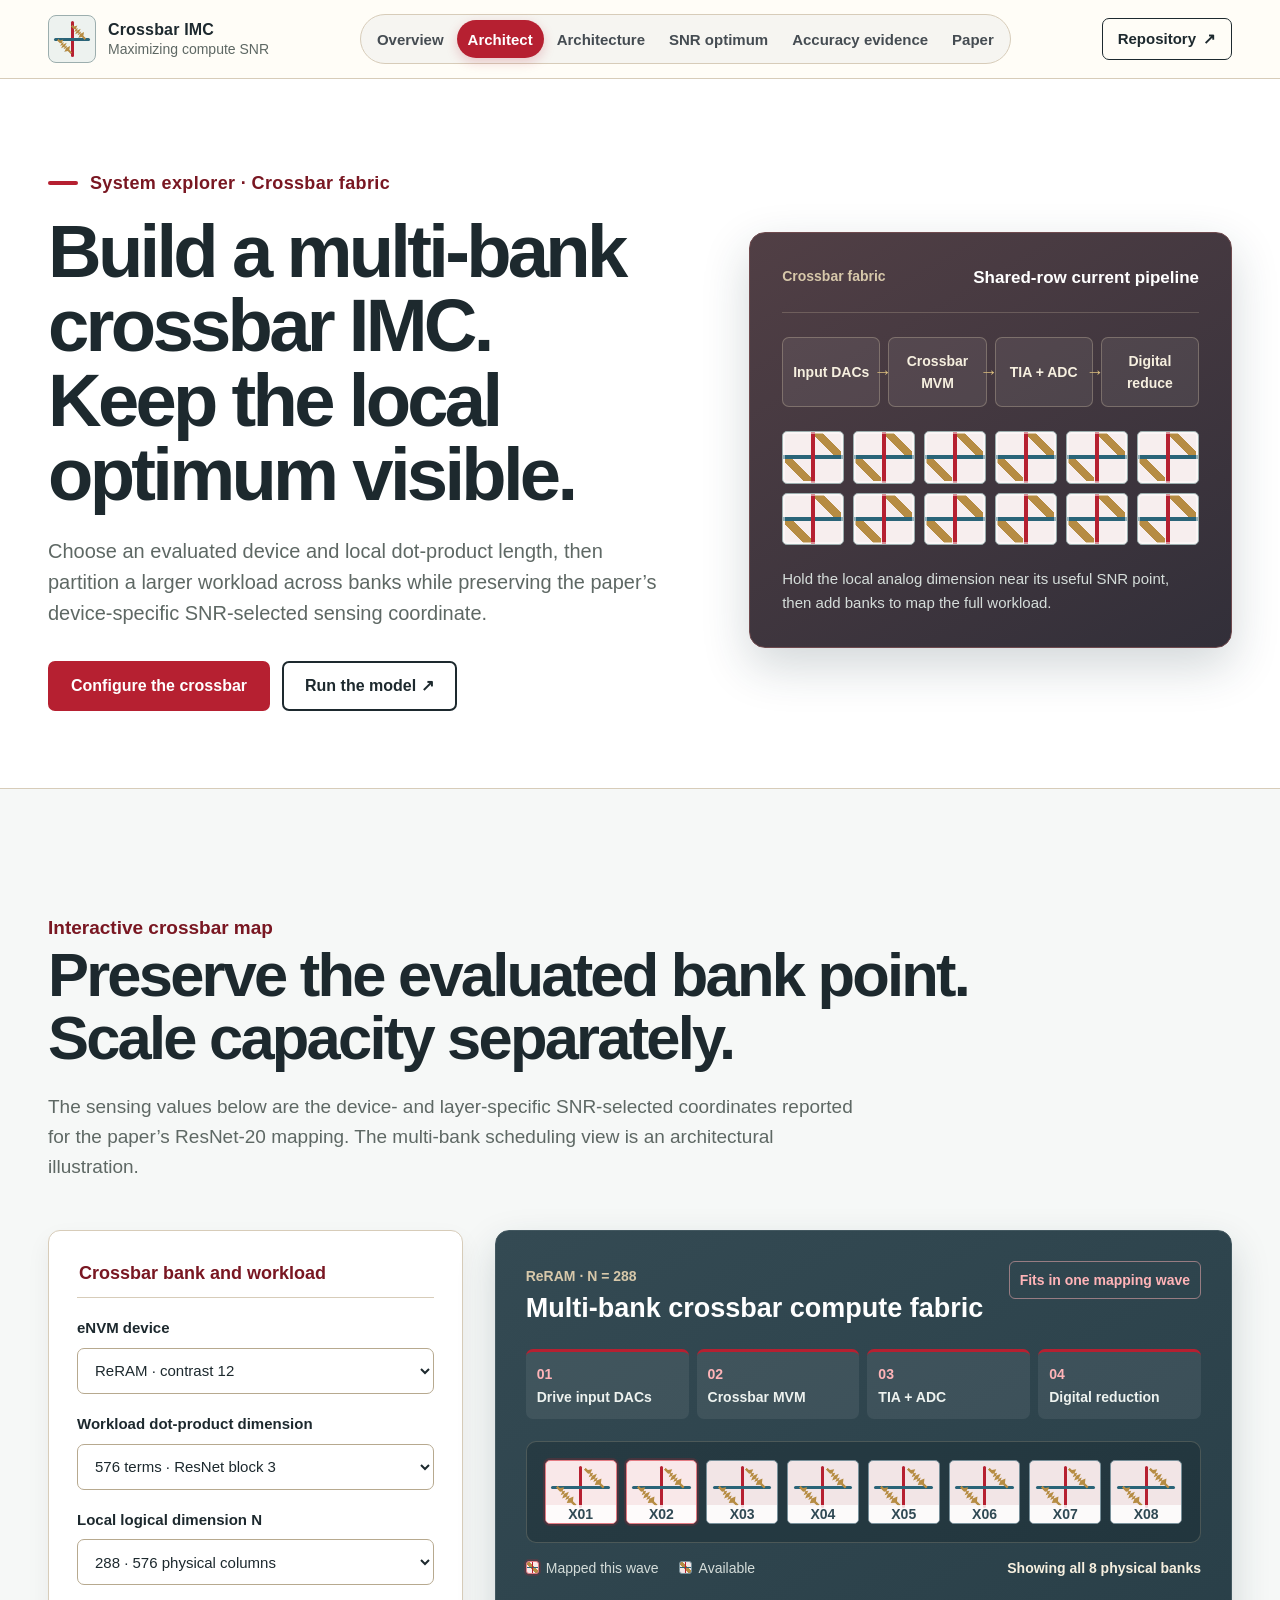
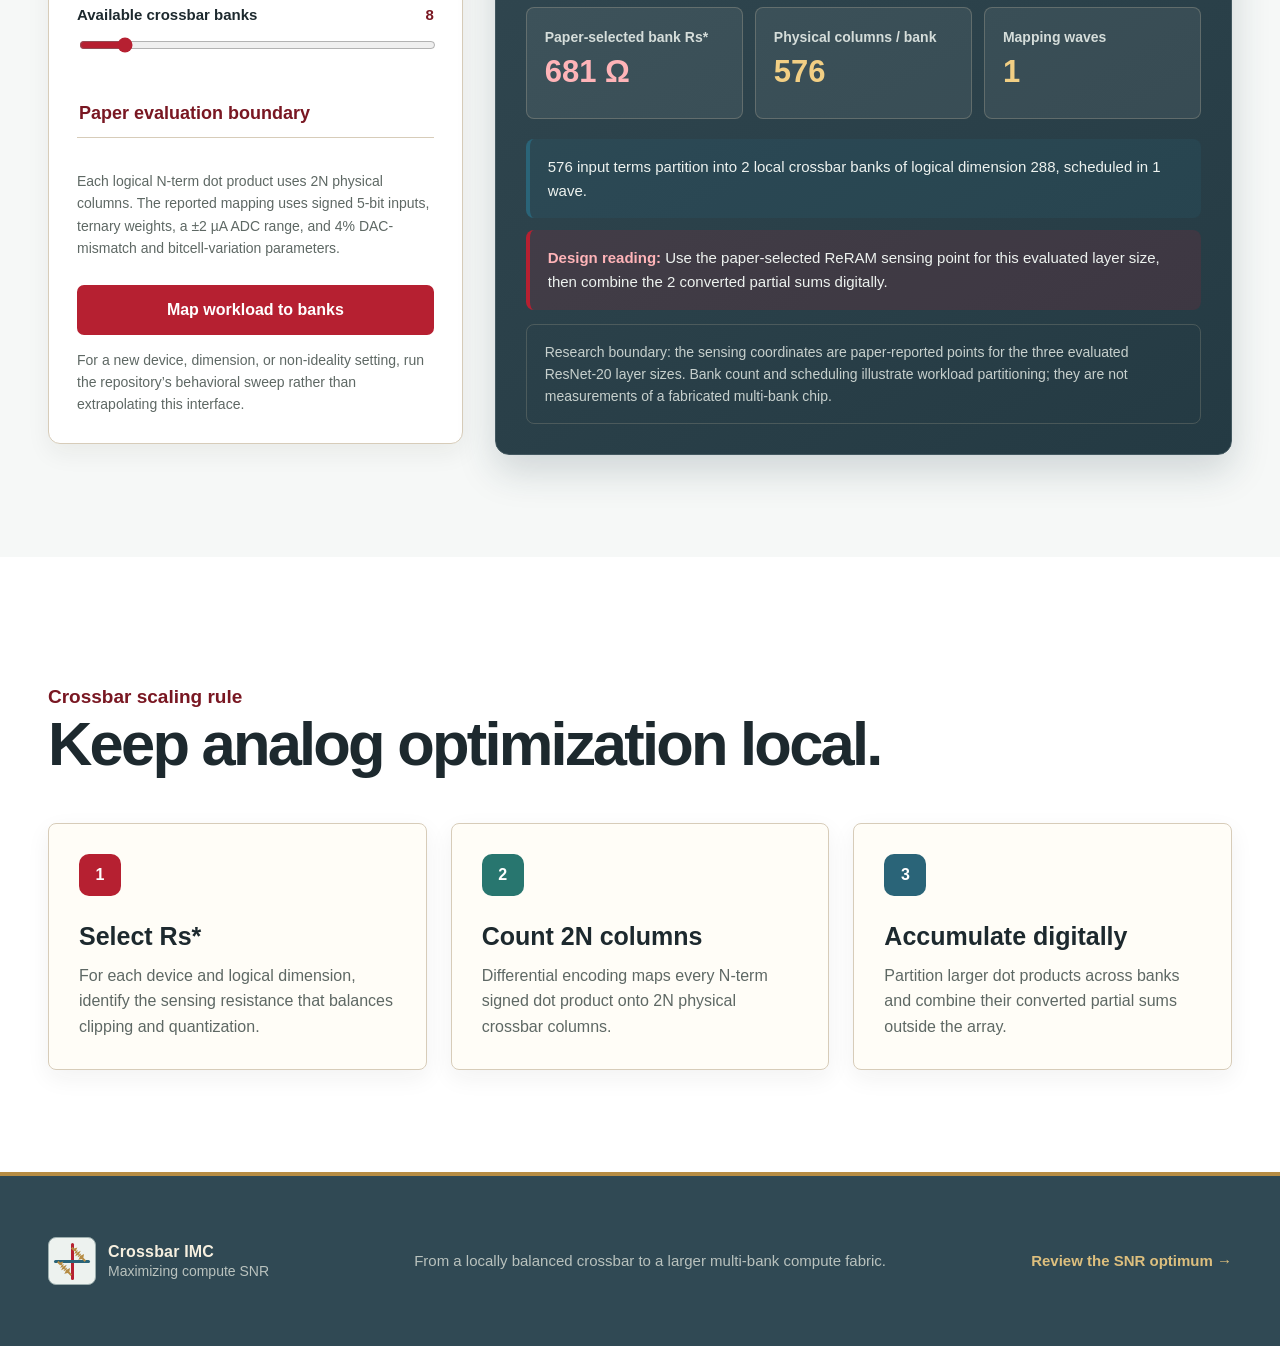
==== docs/architect.html @ 3ef4f8be "Publish crossbar IMC analysis and website" ====
<!doctype html>
<html lang="en">
  <head>
    <meta charset="utf-8" />
    <meta name="viewport" content="width=device-width, initial-scale=1" />
    <meta name="theme-color" content="#ffffff" />
    <meta name="description" content="Map a large dot product across resistive crossbar banks using the device-specific sensing coordinates reported in the ISCAS 2022 analysis." />
    <link rel="icon" href="assets/favicon.png" type="image/png" />
    <link rel="stylesheet" href="styles.css" />
    <script src="app.js" defer></script>
    <title>Multi-bank Architect · Crossbar IMC</title>
  </head>
  <body>
    <a class="skip-link" href="#main">Skip to content</a>
    <header class="site-header"><div class="container header-inner"><a class="brand" href="index.html"><span class="architecture-icon crossbar-icon brand-architecture-icon" aria-hidden="true"><i></i><i></i><i></i><b></b><b></b><b></b><em></em></span><span><strong>Crossbar IMC</strong><small>Maximizing compute SNR</small></span></a><button class="menu-toggle" type="button" aria-expanded="false" aria-controls="site-nav">Menu</button><nav id="site-nav" class="site-nav" aria-label="Crossbar study"><a href="index.html">Overview</a><a href="architect.html" aria-current="page">Architect</a><a href="architecture.html">Architecture</a><a href="optimum.html">SNR optimum</a><a href="evidence.html">Accuracy evidence</a><a href="paper.html">Paper</a><a class="nav-repository" href="https://github.com/calmyor/Crossbar-analysis">Repository <span aria-hidden="true">↗</span></a></nav><a class="header-repo" href="https://github.com/calmyor/Crossbar-analysis">Repository <span aria-hidden="true">↗</span></a></div></header>

    <main id="main">
      <section class="page-hero architect-hero crossbar-architect-hero">
        <div class="container page-hero-grid">
          <div><p class="eyebrow red">System explorer · Crossbar fabric</p><h1>Build a multi-bank crossbar IMC. <span class="accent-red">Keep the local optimum visible.</span></h1><p class="hero-summary">Choose an evaluated device and local dot-product length, then partition a larger workload across banks while preserving the paper’s device-specific SNR-selected sensing coordinate.</p><div class="hero-actions"><a class="button button-red" href="#crossbar-architect-lab">Configure the crossbar</a><a class="button button-secondary" href="https://github.com/calmyor/Crossbar-analysis#quick-start">Run the model ↗</a></div></div>
          <aside class="chip-preview crossbar-chip-preview" aria-label="A four-stage crossbar pipeline feeding a multi-bank eNVM compute fabric"><div class="chip-preview-head"><span>Crossbar fabric</span><strong>Shared-row current pipeline</strong></div><ol class="pipeline-strip" aria-label="Pipeline stages"><li>Input DACs</li><li>Crossbar MVM</li><li>TIA + ADC</li><li>Digital reduce</li></ol><div class="hero-bank-grid crossbar-hero-bank-grid" aria-hidden="true"><span></span><span></span><span></span><span></span><span></span><span></span><span></span><span></span><span></span><span></span><span></span><span></span></div><p>Hold the local analog dimension near its useful SNR point, then add banks to map the full workload.</p></aside>
        </div>
      </section>

      <section class="section section-tint" id="crossbar-architect-lab">
        <div class="container"><div class="section-heading"><p class="section-kicker red">Interactive crossbar map</p><h2>Preserve the evaluated bank point. Scale capacity separately.</h2><p>The sensing values below are the device- and layer-specific SNR-selected coordinates reported for the paper’s ResNet-20 mapping. The multi-bank scheduling view is an architectural illustration.</p></div>
          <div class="architect-lab">
            <form class="architect-controls crossbar-controls" id="crossbar-architect-form">
              <fieldset><legend>Crossbar bank and workload</legend><label class="control-field" for="xsim-device"><span>eNVM device</span><select id="xsim-device" name="device"><option value="reram" selected>ReRAM · contrast 12</option><option value="mram">MRAM · contrast 2</option><option value="fefet">FeFET · contrast 1,000</option></select></label><label class="control-field" for="xsim-workload"><span>Workload dot-product dimension</span><select id="xsim-workload" name="workload"><option value="144">144 terms</option><option value="288">288 terms</option><option value="576" selected>576 terms · ResNet block 3</option><option value="1024">1,024 terms · larger workload</option><option value="4096">4,096 terms · larger workload</option></select></label><label class="control-field" for="xsim-bank-n"><span>Local logical dimension N</span><select id="xsim-bank-n" name="bankN"><option value="144">144 · 288 physical columns</option><option value="288" selected>288 · 576 physical columns</option><option value="576">576 · 1,152 physical columns</option></select></label><label class="control-field range-field" for="xsim-banks"><span>Available crossbar banks <output id="xsim-banks-value" for="xsim-banks">8</output></span><input id="xsim-banks" name="banks" type="range" min="1" max="64" step="1" value="8" /></label></fieldset>

              <fieldset><legend>Paper evaluation boundary</legend><p class="control-note">Each logical N-term dot product uses 2N physical columns. The reported mapping uses signed 5-bit inputs, ternary weights, a ±2 µA ADC range, and 4% DAC-mismatch and bitcell-variation parameters.</p></fieldset>

              <button class="button button-red" type="submit">Map workload to banks</button><p class="control-note">For a new device, dimension, or non-ideality setting, run the repository’s behavioral sweep rather than extrapolating this interface.</p>
            </form>

            <div class="sim-chip crossbar-sim-chip" aria-live="polite"><div class="sim-chip-head"><div><span id="xsim-chip-kicker">ReRAM · N = 288</span><h3>Multi-bank crossbar compute fabric</h3></div><strong id="xsim-status">Fits in one mapping wave</strong></div><ol class="sim-pipeline" aria-label="Active crossbar pipeline"><li><span>01</span>Drive input DACs</li><li><span>02</span>Crossbar MVM</li><li><span>03</span>TIA + ADC</li><li><span>04</span>Digital reduction</li></ol><div class="sim-bank-grid" id="xsim-bank-grid" aria-label="Representative physical crossbar bank map"></div><div class="sim-bank-legend"><span><i class="active crossbar-legend"></i>Mapped this wave</span><span><i class="crossbar-legend"></i>Available</span><strong id="xsim-bank-caption">Showing all 8 physical banks</strong></div><div class="sim-results"><div><span>Paper-selected bank Rs*</span><strong id="xsim-rs">681 Ω</strong></div><div><span>Physical columns / bank</span><strong id="xsim-columns">576</strong></div><div><span>Mapping waves</span><strong id="xsim-waves">1</strong></div></div><p class="sim-mapping" id="xsim-mapping">576 input terms partition into 2 local crossbar banks of logical dimension 288, scheduled in one wave.</p><p class="sim-advice" id="xsim-advice"><strong>Design reading:</strong> Use the paper-selected sensing point, then combine converted partial sums digitally.</p><p class="sim-boundary">Research boundary: the sensing coordinates are paper-reported points for the three evaluated ResNet-20 layer sizes. Bank count and scheduling illustrate workload partitioning; they are not measurements of a fabricated multi-bank chip.</p></div>
          </div>
        </div>
      </section>

      <section class="section"><div class="container"><div class="section-heading"><p class="section-kicker red">Crossbar scaling rule</p><h2>Keep analog optimization local.</h2></div><div class="principle-grid"><article class="principle-card"><span>1</span><h3>Select Rs*</h3><p>For each device and logical dimension, identify the sensing resistance that balances clipping and quantization.</p></article><article class="principle-card"><span>2</span><h3>Count 2N columns</h3><p>Differential encoding maps every N-term signed dot product onto 2N physical crossbar columns.</p></article><article class="principle-card"><span>3</span><h3>Accumulate digitally</h3><p>Partition larger dot products across banks and combine their converted partial sums outside the array.</p></article></div></div></section>
    </main>

    <footer class="site-footer"><div class="container footer-inner"><a class="brand" href="index.html"><span class="architecture-icon crossbar-icon brand-architecture-icon" aria-hidden="true"><i></i><i></i><i></i><b></b><b></b><b></b><em></em></span><span><strong>Crossbar IMC</strong><small>Maximizing compute SNR</small></span></a><p>From a locally balanced crossbar to a larger multi-bank compute fabric.</p><a class="footer-link" href="optimum.html">Review the SNR optimum →</a></div></footer>
  </body>
</html>
---- docs/styles.css ----
:root {
  --red: #b62031;
  --red-light: #f9e8e9;
  --red-dark: #791722;
  --green: #28766f;
  --green-light: #e8f3ee;
  --green-dark: #174f4d;
  --blue: #2a6478;
  --blue-light: #e8f1f3;
  --blue-dark: #163f50;
  --ink: #1d292e;
  --muted: #5e6864;
  --line: #d7ccb9;
  --line-dark: #b7a98f;
  --surface: #f3ecdc;
  --white: #fffdf7;
  --gold: #b68c43;
  --stone: #607984;
  --stone-dark: #304954;
  --shadow: 0 14px 32px rgba(41, 32, 20, .09);
  --sans: Arial, Helvetica, sans-serif;
  --container: 1360px;
}

* { box-sizing: border-box; }
html { scroll-behavior: smooth; }
body { margin: 0; background-color: var(--white); background-image: radial-gradient(circle at 14% 8%, rgba(182, 140, 67, .08), transparent 27%), linear-gradient(rgba(74, 57, 30, .025) 1px, transparent 1px), linear-gradient(90deg, rgba(74, 57, 30, .025) 1px, transparent 1px); background-size: auto, 44px 44px, 44px 44px; color: var(--ink); font-family: var(--sans); font-size: 18px; line-height: 1.58; }
body.menu-open { overflow: hidden; }
body.menu-open::before { content: ""; position: fixed; z-index: 40; inset: 78px 0 0; background: rgba(32, 36, 40, .22); backdrop-filter: blur(2px); }
a { color: inherit; text-decoration: none; }
button { color: inherit; font: inherit; }
img { display: block; max-width: 100%; }
figure { margin: 0; }
p { margin-top: 0; }

.skip-link { position: fixed; z-index: 100; top: 12px; left: 12px; padding: 12px 18px; transform: translateY(-170%); background: var(--red); color: #fff; font-size: 16px; font-weight: 700; }
.skip-link:focus { transform: none; }
.container { width: min(var(--container), calc(100% - 96px)); margin-inline: auto; }

.site-header { position: sticky; z-index: 50; top: 0; border-bottom: 1px solid var(--line); background: rgba(255, 253, 247, .94); backdrop-filter: blur(14px); }
.header-inner { min-height: 78px; display: flex; align-items: center; gap: 22px; }
.brand { display: flex; align-items: center; gap: 12px; flex-shrink: 0; }
.imc-mark { position: relative; width: 46px; height: 42px; flex-shrink: 0; overflow: visible; border: 1px solid #0b151a; border-radius: 5px; background: linear-gradient(135deg, #3d4b50 0 16%, var(--stone) 16% 72%, var(--stone-dark) 72%); box-shadow: inset 0 0 0 2px rgba(255,255,255,.07), 5px 5px 0 rgba(17,28,33,.17); transform: rotate(-2deg); }
.imc-mark::before { content: ""; position: absolute; z-index: 1; inset: 5px; border: 1px solid rgba(210, 183, 122, .48); border-radius: 2px; background: linear-gradient(90deg, transparent 45%, rgba(210,183,122,.32) 45% 52%, transparent 52%), linear-gradient(0deg, transparent 26%, rgba(210,183,122,.3) 26% 32%, transparent 32% 67%, rgba(210,183,122,.3) 67% 73%, transparent 73%); box-shadow: none; }
.imc-mark::after { content: ""; position: absolute; z-index: 3; top: 5px; right: 5px; width: 7px; height: 7px; transform: rotate(45deg); border: 1px solid #f5c0bd; border-radius: 1px; background: var(--red); }
.imc-mark i { position: absolute; z-index: 2; left: 11px; width: 18px; height: 2px; border-radius: 2px; background: rgba(226, 202, 149, .72); }
.imc-mark i:nth-child(1) { top: 11px; transform: rotate(8deg); }
.imc-mark i:nth-child(2) { top: 20px; width: 14px; transform: rotate(-6deg); }
.imc-mark i:nth-child(3) { top: 29px; width: 21px; transform: rotate(5deg); }
.brand > span:last-child { display: flex; flex-direction: column; }
.brand strong { font-size: 16px; line-height: 1.25; letter-spacing: .01em; }
.brand small { color: var(--muted); font-size: 14px; line-height: 1.3; }
.site-nav { margin: 0 auto; padding: 5px; display: flex; align-items: center; gap: 2px; border: 1px solid var(--line); border-radius: 999px; background: rgba(243, 236, 220, .82); }
.site-nav a { min-height: 38px; padding: 8px 11px; display: inline-flex; align-items: center; gap: 7px; border-radius: 999px; color: #454c52; font-size: 15px; font-weight: 700; line-height: 1; transition: background .18s ease, color .18s ease, box-shadow .18s ease; }
.site-nav a[href="index.html"]::before, .site-nav a[href="architect.html"]::before, .site-nav a[href="crossbar.html"]::before, .site-nav a[href="parallelbar.html"]::before, .site-nav a[href="findings.html"]::before, .site-nav a[href="code.html"]::before, .site-nav a[href="papers.html"]::before { content: ""; width: 19px; height: 19px; flex-shrink: 0; border: 1px solid var(--line-dark); border-radius: 4px; background-color: #fff; }
.site-nav a[href="index.html"]::before { border-color: var(--stone-dark); background-color: var(--stone); background-image: linear-gradient(rgba(225,199,142,.75), rgba(225,199,142,.75)), linear-gradient(rgba(225,199,142,.6), rgba(225,199,142,.6)), linear-gradient(var(--red), var(--red)); background-size: 9px 2px, 6px 2px, 4px 4px; background-position: 3px 5px, 7px 10px, 11px 2px; background-repeat: no-repeat; }
.site-nav a[href="architect.html"]::before { border-color: var(--green-dark); background-color: var(--green-light); background-image: linear-gradient(var(--green), var(--green)), linear-gradient(var(--blue), var(--blue)), linear-gradient(var(--blue), var(--blue)), linear-gradient(var(--blue), var(--blue)), linear-gradient(var(--blue), var(--blue)); background-size: 13px 2px, 5px 5px, 5px 5px, 5px 5px, 5px 5px; background-position: center, 3px 3px, 11px 3px, 3px 11px, 11px 11px; background-repeat: no-repeat; }
.site-nav a[href="crossbar.html"]::before { background-image: linear-gradient(90deg, transparent 44%, var(--red) 44% 56%, transparent 56%), linear-gradient(0deg, transparent 44%, var(--blue) 44% 56%, transparent 56%), linear-gradient(-45deg, transparent 38%, var(--gold) 38% 62%, transparent 62%), linear-gradient(-45deg, transparent 38%, var(--gold) 38% 62%, transparent 62%); background-size: 100% 100%, 100% 100%, 48% 48%, 48% 48%; background-position: center, center, 86% 14%, 14% 86%; background-repeat: no-repeat; }
.site-nav a[href="parallelbar.html"]::before { background-image: linear-gradient(90deg, transparent 20%, var(--blue) 20% 33%, transparent 33% 67%, var(--blue) 67% 80%, transparent 80%), linear-gradient(0deg, transparent 26%, var(--gold) 26% 39%, transparent 39% 61%, var(--gold) 61% 74%, transparent 74%); }
.site-nav a[href="findings.html"]::before { border-color: var(--red-dark); background-color: var(--red); background-image: linear-gradient(rgba(255,225,207,.68), rgba(255,225,207,.68)), linear-gradient(rgba(255,225,207,.58), rgba(255,225,207,.58)); background-size: 9px 2px, 6px 2px; background-position: center 5px, center 10px; background-repeat: no-repeat; }
.site-nav a[href="code.html"]::before { border-color: var(--stone-dark); background-color: var(--stone); background-image: linear-gradient(90deg, transparent 16%, #d8bd83 16% 28%, transparent 28% 44%, #d8bd83 44% 56%, transparent 56% 72%, #d8bd83 72% 84%, transparent 84%); }
.site-nav a[href="papers.html"]::before { background-image: linear-gradient(var(--gold), var(--gold)), linear-gradient(var(--stone), var(--stone)), linear-gradient(var(--stone), var(--stone)); background-size: 3px 11px, 7px 2px, 7px 2px; background-position: 3px center, 8px 5px, 8px 10px; background-repeat: no-repeat; }
.site-nav a:hover, .site-nav a:focus-visible { background: #fff; color: var(--blue-dark); }
.site-nav a[aria-current="page"] { background: var(--red); color: #fff; box-shadow: 0 4px 12px rgba(182, 32, 49, .22); }
.site-nav .nav-repository { display: none; }
.header-repo { min-height: 42px; padding: 0 15px; display: inline-flex; align-items: center; gap: 7px; border: 1px solid var(--ink); border-radius: 7px; font-size: 15px; font-weight: 700; white-space: nowrap; }
.header-repo:hover, .header-repo:focus-visible { background: var(--ink); color: #fff; }
.menu-toggle { position: relative; min-height: 42px; margin-left: auto; padding: 9px 13px; display: none; align-items: center; gap: 10px; border: 1px solid var(--line-dark); border-radius: 999px; background: #fff; font-size: 15px; font-weight: 700; }
.menu-toggle::before { content: ""; width: 17px; height: 2px; border-radius: 2px; background: currentColor; box-shadow: 0 -5px currentColor, 0 5px currentColor; transition: transform .18s ease, box-shadow .18s ease; }
.menu-toggle[aria-expanded="true"]::before { transform: rotate(45deg); box-shadow: none; }
.menu-toggle[aria-expanded="true"]::after { content: ""; position: absolute; left: 13px; width: 17px; height: 2px; transform: rotate(-45deg); border-radius: 2px; background: currentColor; }

.eyebrow { margin: 0 0 18px; display: flex; align-items: center; gap: 12px; color: var(--blue-dark); font-size: 18px; font-weight: 700; letter-spacing: .02em; }
.eyebrow::before { content: ""; width: 30px; height: 4px; border-radius: 4px; background: var(--blue); }
.eyebrow.red { color: var(--red-dark); }
.eyebrow.red::before { background: var(--red); }
.eyebrow.green { color: var(--green-dark); }
.eyebrow.green::before { background: var(--green); }
.hero, .page-hero, .section { position: relative; isolation: isolate; overflow: hidden; }
.hero > .container, .page-hero > .container, .section > .container { position: relative; z-index: 1; }
.hero { padding: clamp(72px, 8vw, 118px) 0; }
.hero-grid { min-height: 580px; display: grid; grid-template-columns: minmax(0, .92fr) minmax(500px, 1.08fr); gap: clamp(52px, 7vw, 104px); align-items: center; }
.hero h1, .page-hero h1, .section-heading h2, .content-copy h2 { font-family: var(--sans); font-weight: 700; }
.hero h1 { max-width: 830px; margin: 0 0 26px; font-size: clamp(58px, 6vw, 92px); line-height: .98; letter-spacing: -.045em; }
.hero h1 .accent-red { color: var(--red); }
.hero h1 .accent-green { color: var(--green); }
.hero h1 .accent-blue { color: var(--blue); }
.hero-summary { max-width: 760px; margin-bottom: 0; color: var(--muted); font-size: 20px; line-height: 1.55; }
.hero-authors { margin: 22px 0 0; font-size: 16px; font-weight: 700; }
.hero-actions { margin-top: 32px; display: flex; flex-wrap: wrap; gap: 12px; }
.button { min-height: 50px; padding: 0 21px; display: inline-flex; align-items: center; justify-content: center; gap: 8px; border: 2px solid var(--blue); border-radius: 7px; font-size: 16px; font-weight: 700; transition: transform .18s ease, background .18s ease, color .18s ease, box-shadow .18s ease; }
.button:hover, .button:focus-visible { transform: translateY(-2px); box-shadow: 0 8px 18px rgba(32, 36, 40, .12); }
.button-primary { background: var(--blue); color: #fff; }
.button-primary:hover, .button-primary:focus-visible { background: var(--blue-dark); border-color: var(--blue-dark); }
.button-secondary { border-color: var(--ink); background: #fff; }
.button-secondary:hover, .button-secondary:focus-visible { background: var(--ink); color: #fff; }
.button-red { border-color: var(--red); background: var(--red); color: #fff; }
.button-red:hover, .button-red:focus-visible { border-color: var(--red-dark); background: var(--red-dark); }
.button-green { border-color: var(--green); background: var(--green); color: #fff; }
.button-green:hover, .button-green:focus-visible { border-color: var(--green-dark); background: var(--green-dark); }
.text-link { display: inline-flex; align-items: center; gap: 7px; color: var(--blue-dark); font-size: 16px; font-weight: 700; }
.text-link:hover, .text-link:focus-visible { text-decoration: underline; text-underline-offset: 4px; }

.system-visual { min-height: 540px; padding: 28px; border: 1px solid var(--line); border-radius: 18px; background: var(--surface); box-shadow: var(--shadow); }
.signal-atlas { border-color: #526b75; background: linear-gradient(150deg, #3f5964, #29424d); color: #fff; box-shadow: 0 18px 48px rgba(30, 55, 65, .2); }
.signal-atlas .visual-head { border-bottom-color: rgba(225, 203, 157, .24); color: #d7c8a9; }
.signal-map { position: relative; min-height: 520px; margin: 12px 0 8px; overflow: hidden; background-image: radial-gradient(circle at center, rgba(182,140,67,.2) 0 2px, transparent 3px), linear-gradient(45deg, transparent 49.7%, rgba(205,174,111,.2) 49.8% 50.2%, transparent 50.3%), linear-gradient(-45deg, transparent 49.7%, rgba(205,174,111,.2) 49.8% 50.2%, transparent 50.3%); background-size: 24px 24px, 100% 100%, 100% 100%; }
.signal-map::before, .signal-map::after { content: ""; position: absolute; z-index: 0; top: 50%; left: 50%; background: rgba(205, 174, 111, .25); transform: translate(-50%, -50%); }
.signal-map::before { width: calc(100% - 96px); height: 1px; }
.signal-map::after { width: 1px; height: calc(100% - 76px); }
.stone-field { position: absolute; z-index: 1; inset: 0; pointer-events: none; }
.knowledge-stone { position: absolute; width: 130px; height: 130px; opacity: .98; transform: rotate(-2deg); filter: drop-shadow(9px 11px 4px rgba(10,29,37,.28)); }
.knowledge-stone:nth-child(even) { transform: rotate(2deg); }
.knowledge-stone::before { content: ""; position: absolute; z-index: 1; top: 0; left: 0; width: 130px; height: 26px; clip-path: polygon(26px 0, 100% 0, 104px 100%, 0 100%); border: 2px solid #b8c7c9; background: linear-gradient(135deg, #aebdc0, #8ea2a8); }
.knowledge-stone::after { content: ""; position: absolute; z-index: 1; top: 0; left: 104px; width: 26px; height: 130px; clip-path: polygon(100% 0, 100% 104px, 0 100%, 0 26px); border: 2px solid #38535e; background: linear-gradient(160deg, #58727c, #3d5863); }
.knowledge-face { position: absolute; z-index: 2; top: 26px; left: 0; width: 104px; height: 104px; padding: 16px 10px 14px; display: grid; align-content: center; overflow: hidden; border: 3px solid #9db0b7; border-radius: 2px; background: linear-gradient(145deg, #8ba0a8 0 9%, #6f8791 9% 82%, #5d7680 82%); color: #f2f5f1; text-align: center; text-shadow: 0 1px 0 #35505b; box-shadow: inset 0 0 0 2px rgba(236,243,239,.14); }
.knowledge-face::before { content: ""; position: absolute; inset: 8px; border: 1px solid rgba(230,239,236,.18); pointer-events: none; }
.knowledge-face strong, .knowledge-face small { position: relative; z-index: 1; max-width: 100%; overflow-wrap: anywhere; }
.knowledge-face strong { font-size: 14px; line-height: 1.08; }
.knowledge-face small { margin-top: 5px; color: #dce5e1; font-size: 14px; font-weight: 700; line-height: 1.12; letter-spacing: 0; }
.ks-1 { top: 18px; left: 8px; }
.ks-2 { top: 18px; right: 8px; }
.ks-3 { bottom: 10px; left: 8px; }
.ks-4 { right: 8px; bottom: 10px; }
.guide-stone { position: absolute; z-index: 2; width: 128px; display: grid; justify-items: center; color: #f7efdf; text-align: center; }
.guide-stone strong { margin-top: 10px; font-size: 15px; line-height: 1.1; }
.guide-stone small { margin-top: 5px; color: #d7c8aa; font-size: 14px; line-height: 1.2; }
.stone-north { top: 14px; left: 50%; transform: translateX(-50%); }
.stone-east { top: 50%; right: 0; transform: translateY(-50%); }
.stone-south { bottom: 12px; left: 50%; transform: translateX(-50%); }
.stone-west { top: 50%; left: 0; transform: translateY(-50%); }
.stone-cube { position: relative; width: 82px; height: 82px; display: block; transform: rotate(-1deg); filter: drop-shadow(7px 9px 3px rgba(5,10,12,.34)); }
.guide-stone:nth-child(even) .stone-cube { transform: rotate(2deg); }
.stone-cube::before { content: ""; position: absolute; z-index: 1; top: 0; left: 0; width: 82px; height: 18px; clip-path: polygon(18px 0, 100% 0, 64px 100%, 0 100%); border: 2px solid #e16b71; background: linear-gradient(135deg, #dc5962, #bd303c); }
.stone-cube::after { content: ""; position: absolute; z-index: 1; top: 0; left: 64px; width: 18px; height: 82px; clip-path: polygon(100% 0, 100% 64px, 0 100%, 0 18px); border: 2px solid #62131d; background: linear-gradient(160deg, #8f1e29, #65131c); }
.stone-front { position: absolute; z-index: 2; top: 18px; left: 0; width: 64px; height: 64px; display: block; overflow: hidden; border: 2px solid #721722; border-radius: 2px; background: linear-gradient(145deg, #d04b55 0 9%, var(--red) 9% 82%, #941b28 82%); box-shadow: inset 0 0 0 3px rgba(255,255,255,.08); }
.stone-front::before { content: ""; position: absolute; inset: 8px; border: 1px solid rgba(255,222,204,.36); }
.stone-cube[class*="glyph-"] .stone-front i { display: none; }
.stone-cube[class*="glyph-"] .stone-front::after { content: ""; position: absolute; z-index: 2; }
.glyph-device .stone-front::after { top: 23px; left: 11px; width: 36px; height: 15px; background: #f7d5bd; clip-path: polygon(0 45%, 15% 45%, 24% 5%, 37% 90%, 49% 5%, 61% 90%, 73% 5%, 83% 45%, 100% 45%, 100% 62%, 82% 62%, 73% 100%, 61% 20%, 49% 100%, 37% 20%, 25% 62%, 0 62%); filter: drop-shadow(0 1px 0 #64121b); }
.glyph-array .stone-front::after { inset: 16px; border: 2px solid #f7d5bd; background-image: linear-gradient(90deg, transparent 44%, #f7d5bd 44% 56%, transparent 56%), linear-gradient(0deg, transparent 44%, #f7d5bd 44% 56%, transparent 56%); }
.glyph-sensing .stone-front::after { top: 18px; left: 13px; width: 30px; height: 21px; border: 2px solid #f7d5bd; border-radius: 50%; background: radial-gradient(circle, #f7d5bd 0 3px, transparent 4px); box-shadow: 0 8px 0 -5px #f7d5bd; }
.glyph-conversion .stone-front i { position: absolute; z-index: 2; bottom: 14px; width: 7px; display: block !important; transform: none !important; border-radius: 1px 1px 0 0; background: #f7d5bd; }
.glyph-conversion .stone-front i:nth-child(1) { left: 13px; height: 10px; }
.glyph-conversion .stone-front i:nth-child(2) { left: 25px; height: 19px; }
.glyph-conversion .stone-front i:nth-child(3) { left: 37px; height: 29px; }
.map-coordinate { position: absolute; z-index: 3; top: 50%; left: 50%; width: 250px; min-height: 204px; padding: 16px 20px; display: grid; place-content: center; justify-items: center; transform: translate(-50%, -50%) rotate(-2deg); border: 1px solid #d6b66f; outline: 5px double rgba(214,182,111,.26); background: #f3e7cc; color: var(--ink); text-align: center; box-shadow: 0 14px 30px rgba(0,0,0,.24); }
.map-coordinate span { color: var(--red-dark); font-family: var(--sans); font-size: 14px; font-weight: 700; letter-spacing: .06em; }
.map-coordinate strong { margin: 4px 0; color: var(--red); font-size: 28px; line-height: 1; }
.map-coordinate small { max-width: 150px; color: var(--muted); font-family: var(--sans); font-size: 14px; line-height: 1.3; }
.coordinate-fabrics { margin-bottom: 9px; display: flex; align-items: center; gap: 9px; }
.coordinate-fabrics .coordinate-link { color: var(--gold); font-size: 16px; letter-spacing: 0; }
.architecture-icon.atlas-icon { width: 66px; height: 66px; margin: 0; border-radius: 8px; box-shadow: none; }
.signal-atlas .visual-caption { border: 1px solid rgba(205,174,111,.2); background: rgba(255,255,255,.06); color: #cfc3aa; }
.signal-atlas .visual-caption strong { color: #fff; }
.visual-head { display: flex; align-items: center; justify-content: space-between; gap: 20px; padding-bottom: 20px; border-bottom: 1px solid var(--line); color: var(--muted); font-size: 14px; font-weight: 700; }
.architecture-symbol { min-height: 335px; padding: 45px 22px 28px; display: grid; grid-template-columns: 1fr 70px 1fr; align-items: center; gap: 16px; }
.symbol-block { min-height: 245px; padding: 22px; display: flex; flex-direction: column; justify-content: space-between; border: 1px solid var(--line-dark); border-radius: 16px; background: #fff; }
.symbol-block strong { font-size: 24px; }
.symbol-block small { color: var(--muted); font-size: 14px; }
.architecture-icon { position: relative; width: 140px; height: 140px; margin: 24px auto 4px; display: block; overflow: hidden; border: 1px solid var(--line-dark); border-radius: 24px; background: #fff; box-shadow: 0 9px 24px rgba(32,36,40,.07); }
.architecture-icon i, .architecture-icon b { position: absolute; display: block; border-radius: 4px; }

/* Canonical fabric marks: perpendicular rails with two diagonal resistors, or a two-rung parallel ladder. */
.architecture-icon.crossbar-icon, .architecture-icon.parallelbar-icon { border-color: #9caeae; border-radius: 18px; background: #edf2ef; }
.architecture-icon.crossbar-icon i, .architecture-icon.crossbar-icon b, .architecture-icon.parallelbar-icon i, .architecture-icon.parallelbar-icon b { display: none; box-shadow: none; }
.architecture-icon.crossbar-icon i:first-child { top: 10%; bottom: 10%; left: calc(50% - 3px); width: 6px; display: block; background: var(--red); }
.architecture-icon.crossbar-icon b:first-of-type { top: calc(50% - 3px); right: 10%; left: 10%; height: 6px; display: block; background: var(--blue); }
.architecture-icon.crossbar-icon em { position: absolute; z-index: 3; inset: 0; width: auto; height: auto; transform: none; border: 0; border-radius: 0; background: none; box-shadow: none; clip-path: none; filter: none; }
.architecture-icon.crossbar-icon em::before, .architecture-icon.crossbar-icon em::after, .architecture-icon.parallelbar-icon em::before, .architecture-icon.parallelbar-icon em::after { content: ""; position: absolute; height: 18%; background: var(--gold); clip-path: polygon(0 42%, 12% 42%, 21% 4%, 33% 88%, 45% 4%, 57% 88%, 69% 4%, 80% 42%, 100% 42%, 100% 66%, 79% 66%, 69% 100%, 57% 24%, 45% 100%, 33% 24%, 22% 66%, 0 66%); filter: drop-shadow(0 2px 0 var(--ink)) drop-shadow(0 -1px 0 rgba(29,41,46,.45)); }
.architecture-icon.crossbar-icon em::before { top: 26%; left: 43.8%; width: 42.4%; transform: rotate(45deg); transform-origin: center; }
.architecture-icon.crossbar-icon em::after { top: 56%; left: 13.8%; width: 42.4%; transform: rotate(45deg); transform-origin: center; }
.architecture-icon.crossbar-icon::after { display: none; }
.architecture-icon.parallelbar-icon i:first-child, .architecture-icon.parallelbar-icon i:nth-child(2) { top: 10%; bottom: 10%; width: 6px; display: block; background: var(--blue); }
.architecture-icon.parallelbar-icon i:first-child { left: 25%; }
.architecture-icon.parallelbar-icon i:nth-child(2) { left: calc(75% - 6px); }
.architecture-icon.parallelbar-icon em { position: absolute; z-index: 3; inset: 0; width: auto; height: auto; transform: none; border: 0; border-radius: 0; background: none; box-shadow: none; clip-path: none; filter: none; }
.architecture-icon.parallelbar-icon em::before, .architecture-icon.parallelbar-icon em::after { left: 25%; width: 50%; }
.architecture-icon.parallelbar-icon em::before { top: 25%; }
.architecture-icon.parallelbar-icon em::after { top: 58%; }
.architecture-icon.parallelbar-icon::before, .architecture-icon.parallelbar-icon::after { display: none; }
.architecture-icon.compact { width: 100px; height: 100px; margin: 6px 0 24px; }
.architecture-icon.compact.crossbar-icon, .architecture-icon.compact.parallelbar-icon { border-radius: 13px; }
.architecture-icon.compact.crossbar-icon i:first-child { left: calc(50% - 2px); width: 4px; }
.architecture-icon.compact.crossbar-icon b:first-of-type { top: calc(50% - 2px); height: 4px; }
.architecture-icon.compact.parallelbar-icon i:first-child, .architecture-icon.compact.parallelbar-icon i:nth-child(2) { width: 4px; }
.architecture-icon.atlas-icon { border-radius: 8px; }
.architecture-icon.atlas-icon.crossbar-icon i:first-child { left: calc(50% - 1.5px); width: 3px; }
.architecture-icon.atlas-icon.crossbar-icon b:first-of-type { top: calc(50% - 1.5px); height: 3px; }
.architecture-icon.atlas-icon.parallelbar-icon i:first-child, .architecture-icon.atlas-icon.parallelbar-icon i:nth-child(2) { width: 3px; }
.architecture-icon.brand-architecture-icon { width: 48px; height: 48px; margin: 0; flex-shrink: 0; border-radius: 8px; box-shadow: none; }
.architecture-icon.brand-architecture-icon.crossbar-icon i:first-child { left: calc(50% - 1.5px); width: 3px; }
.architecture-icon.brand-architecture-icon.crossbar-icon b:first-of-type { top: calc(50% - 1.5px); height: 3px; }
.architecture-icon.brand-architecture-icon.parallelbar-icon i:first-child, .architecture-icon.brand-architecture-icon.parallelbar-icon i:nth-child(2) { width: 3px; }
.icon-title-row { display: flex; align-items: center; gap: 20px; }
.icon-title-row .architecture-icon { margin: 0; flex-shrink: 0; }
.page-stat-card .architecture-icon { margin: 0 0 28px; }
.symbol-arrow { display: grid; place-items: center; color: var(--green); font-size: 42px; font-weight: 700; }
.visual-caption { margin: 0; padding: 20px; border-radius: 12px; background: #fff; color: var(--muted); font-size: 16px; }
.visual-caption strong { color: var(--ink); }

.page-hero { padding: clamp(68px, 7vw, 104px) 0 clamp(52px, 6vw, 84px); border-bottom: 1px solid var(--line); }
.page-hero-grid { display: grid; grid-template-columns: minmax(0, .95fr) minmax(430px, .75fr); gap: clamp(44px, 7vw, 100px); align-items: center; }
.page-hero h1 { max-width: 900px; margin: 0 0 24px; font-size: clamp(54px, 5.8vw, 88px); line-height: 1; letter-spacing: -.05em; }
.page-hero .hero-summary { max-width: 820px; }
.page-stat-card { position: relative; padding: 38px; overflow: hidden; border: 1px solid var(--line); border-radius: 14px; background: rgba(255,253,247,.94); color: var(--ink); box-shadow: var(--shadow); }
.page-stat-card::before, .page-stat-card::after { display: none; }
.page-stat-card > span { color: var(--muted); font-size: 14px; font-weight: 700; }
.page-stat-card strong { margin: 13px 0 8px; display: block; color: #f2cf84; font-size: clamp(44px, 5vw, 68px); line-height: 1; }
.page-stat-card p { margin: 0; color: var(--muted); font-size: 16px; }
.page-stat-card.red strong { color: #ff9a9e; }
.page-stat-card.green strong { color: #91dfc6; }

.section { padding: clamp(76px, 8vw, 126px) 0; }
.section-tint { background: var(--surface); }
.section-heading { max-width: 1000px; margin-bottom: 48px; }
.section-heading h2 { margin: 0; font-size: clamp(44px, 4.8vw, 72px); line-height: 1.03; letter-spacing: -.045em; }
.section-heading p { max-width: 820px; margin: 22px 0 0; color: var(--muted); font-size: 19px; }
.section-kicker { margin: 0 0 14px; color: var(--blue-dark); font-size: 18px; font-weight: 700; }
.section-kicker.red { color: var(--red-dark); }
.section-kicker.green { color: var(--green-dark); }

.project-cards { display: grid; grid-template-columns: repeat(2, 1fr); gap: 28px; }
.project-card { min-height: 490px; padding: 34px; display: flex; flex-direction: column; border: 1px solid var(--line); border-radius: 10px; background: rgba(255, 253, 247, .92); box-shadow: 0 10px 26px rgba(41, 32, 20, .07); }
.project-card.red { border-top: 6px solid var(--red); }
.project-card.blue { border-top: 6px solid var(--blue); }
.card-meta { margin-bottom: 32px; display: flex; justify-content: space-between; gap: 20px; color: var(--muted); font-size: 14px; font-weight: 700; }
.project-card h2, .project-card h3 { margin: 0 0 16px; font-size: clamp(30px, 3vw, 42px); line-height: 1.08; letter-spacing: -.03em; }
.project-card p { color: var(--muted); }
.card-points { margin: 10px 0 30px; padding: 0; list-style: none; }
.card-points li { position: relative; padding: 10px 0 10px 25px; border-top: 1px solid var(--line); font-size: 16px; }
.card-points li::before { content: ""; position: absolute; top: 18px; left: 2px; width: 9px; height: 9px; transform: rotate(45deg); border: 1px solid var(--green-dark); background: var(--green); }
.project-card .button { margin-top: auto; align-self: flex-start; }

.principle-grid, .finding-cards, .code-grid { display: grid; grid-template-columns: repeat(3, 1fr); gap: 24px; }
.principle-card, .finding-card, .code-card { padding: 30px; border: 1px solid var(--line); border-radius: 8px; background: rgba(255, 253, 247, .94); }
.principle-card span, .finding-card span, .code-card span { width: 42px; height: 42px; margin-bottom: 26px; display: grid; place-items: center; border-radius: 10px; color: #fff; font-size: 16px; font-weight: 700; }
.principle-card:nth-child(1) span, .finding-card:nth-child(1) span { background: var(--red); }
.principle-card:nth-child(2) span, .finding-card:nth-child(2) span { background: var(--green); }
.principle-card:nth-child(3) span, .finding-card:nth-child(3) span { background: var(--blue); }
.principle-card h3, .finding-card h3, .code-card h3 { margin: 0 0 12px; font-size: 25px; line-height: 1.16; }
.principle-card p, .finding-card p, .code-card p { margin: 0; color: var(--muted); font-size: 16px; }
.four-guide-cards { grid-template-columns: repeat(4, 1fr); gap: 28px; }
.four-guide-cards .finding-card { min-height: 350px; padding: 32px; border-color: #445259; background: linear-gradient(145deg, #324249, var(--stone-dark)); color: #fff; box-shadow: 4px 5px 0 rgba(17,28,33,.1); }
.four-guide-cards .finding-card span { border: 2px solid #721722; border-radius: 4px; background: linear-gradient(135deg, #d04b55, var(--red) 62%, #741722); box-shadow: 4px 4px 0 rgba(0,0,0,.2), inset 0 0 0 2px rgba(255,255,255,.08); }
.four-guide-cards .finding-card p { color: #cbd2d0; }
.four-guide-cards .guide-card-symbol { position: relative; width: 72px; height: 72px; margin-bottom: 34px; border: 0; border-radius: 0; background: none; box-shadow: none; filter: drop-shadow(5px 6px 2px rgba(0,0,0,.24)); }
.four-guide-cards .guide-card-symbol::before { content: ""; position: absolute; z-index: 1; top: 0; left: 0; width: 72px; height: 16px; clip-path: polygon(16px 0, 100% 0, 56px 100%, 0 100%); border: 1px solid #e16b71; background: linear-gradient(135deg, #dc5962, #bd303c); }
.four-guide-cards .guide-card-symbol::after { content: ""; position: absolute; z-index: 1; top: 0; left: 56px; width: 16px; height: 72px; clip-path: polygon(100% 0, 100% 56px, 0 100%, 0 16px); border: 1px solid #62131d; background: linear-gradient(160deg, #8f1e29, #65131c); }
.four-guide-cards .guide-card-face { position: absolute; z-index: 2; top: 16px; left: 0; width: 56px; height: 56px; display: block; overflow: hidden; border: 2px solid #721722; border-radius: 2px; background: linear-gradient(145deg, #d04b55 0 9%, var(--red) 9% 82%, #941b28 82%); box-shadow: inset 0 0 0 2px rgba(255,255,255,.08); }
.four-guide-cards .guide-card-face::before { content: ""; position: absolute; inset: 5px; border: 1px solid rgba(255,222,204,.3); }
.four-guide-cards .glyph-device .guide-card-face::after { content: ""; position: absolute; top: 20px; left: 10px; width: 32px; height: 13px; background: #f7d5bd; clip-path: polygon(0 45%, 15% 45%, 24% 5%, 37% 90%, 49% 5%, 61% 90%, 73% 5%, 83% 45%, 100% 45%, 100% 62%, 82% 62%, 73% 100%, 61% 20%, 49% 100%, 37% 20%, 25% 62%, 0 62%); }
.four-guide-cards .glyph-array .guide-card-face::after { content: ""; position: absolute; inset: 13px; border: 2px solid #f7d5bd; background-image: linear-gradient(90deg, transparent 44%, #f7d5bd 44% 56%, transparent 56%), linear-gradient(0deg, transparent 44%, #f7d5bd 44% 56%, transparent 56%); }
.four-guide-cards .glyph-sensing .guide-card-face::after { content: ""; position: absolute; top: 16px; left: 10px; width: 26px; height: 18px; border: 2px solid #f7d5bd; border-radius: 50%; background: radial-gradient(circle, #f7d5bd 0 3px, transparent 4px); }
.four-guide-cards .glyph-conversion .guide-card-face::after { content: ""; position: absolute; left: 10px; bottom: 11px; width: 6px; height: 11px; border-radius: 1px 1px 0 0; background: #f7d5bd; box-shadow: 12px -6px 0 #f7d5bd, 24px -14px 0 #f7d5bd; }

.content-split { display: grid; grid-template-columns: minmax(0, .84fr) minmax(500px, 1.16fr); gap: clamp(44px, 7vw, 96px); align-items: center; }
.content-copy h2 { margin: 0 0 22px; font-size: clamp(42px, 4.6vw, 68px); line-height: 1.04; letter-spacing: -.04em; }
.content-copy p { max-width: 760px; color: var(--muted); }
.detail-list { margin: 28px 0 0; padding: 0; list-style: none; }
.detail-list li { padding: 18px 0; display: grid; grid-template-columns: 32px 1fr; gap: 14px; border-top: 1px solid var(--line); }
.detail-list strong { color: var(--blue-dark); }
.detail-list li::before { content: "✓"; color: var(--green); font-weight: 700; }
.paper-figure { overflow: hidden; border: 1px solid var(--line); border-radius: 16px; background: #fff; box-shadow: 0 8px 26px rgba(32, 36, 40, .06); }
.paper-figure img { width: 100%; max-height: 620px; padding: 24px; object-fit: contain; background: #fff; }
.paper-figure figcaption { padding: 17px 20px; border-top: 1px solid var(--line); color: var(--muted); font-size: 14px; }
.paper-figure figcaption strong { color: var(--ink); }
.figure-grid { display: grid; grid-template-columns: repeat(2, 1fr); gap: 28px; }

.result-banner { padding: 42px; display: grid; grid-template-columns: auto 1fr; gap: 30px; align-items: center; border-radius: 18px; background: var(--blue-light); }
.result-banner.red { background: var(--red-light); }
.result-banner.green { background: var(--green-light); }
.result-number { min-width: 170px; color: var(--blue); font-size: clamp(48px, 6vw, 78px); font-weight: 700; line-height: 1; }
.result-banner.red .result-number { color: var(--red); }
.result-banner.green .result-number { color: var(--green); }
.result-banner h2 { margin: 0 0 8px; font-size: 28px; }
.result-banner p { max-width: 800px; margin: 0; color: var(--muted); }
.evidence-table-wrap { margin-top: 28px; overflow-x: auto; border: 1px solid var(--line); border-radius: 12px; background: #fff; }
.evidence-table { width: 100%; min-width: 620px; border-collapse: collapse; text-align: left; }
.evidence-table caption { padding: 18px 20px; color: var(--ink); font-size: 18px; font-weight: 700; text-align: left; }
.evidence-table th, .evidence-table td { padding: 15px 20px; border-top: 1px solid var(--line); }
.evidence-table thead th { background: var(--surface); color: var(--muted); font-size: 14px; }
.evidence-table tbody th { color: var(--red-dark); }
.evidence-note { margin: 14px 2px 0; color: var(--muted); font-size: 14px; }

.device-explorer { display: grid; grid-template-columns: 270px 1fr; border: 1px solid var(--line); border-radius: 18px; overflow: hidden; background: #fff; box-shadow: 0 8px 24px rgba(32, 36, 40, .05); }
.device-tabs { display: flex; flex-direction: column; border-right: 1px solid var(--line); background: var(--surface); }
.device-tabs button { min-height: 88px; padding: 20px 25px; display: flex; align-items: center; gap: 15px; border: 0; border-bottom: 1px solid var(--line); background: transparent; font-size: 19px; font-weight: 700; text-align: left; cursor: pointer; }
.device-tabs button:last-child { border-bottom: 0; }
.device-tabs button span { color: var(--muted); font-size: 14px; }
.device-tabs button[aria-selected="true"] { background: var(--blue); color: #fff; }
.device-tabs button[aria-selected="true"] span { color: #fff; }
.device-panel { min-height: 410px; padding: clamp(34px, 5vw, 68px); display: grid; grid-template-columns: 1fr minmax(250px, .65fr); gap: 54px; align-items: center; }
.device-panel .section-kicker { font-size: 16px; }
.device-panel h2 { margin: 0 0 18px; font-size: clamp(35px, 4vw, 56px); line-height: 1.04; letter-spacing: -.04em; }
.device-panel p { max-width: 720px; margin-bottom: 0; color: var(--muted); }
.device-stats { margin: 0; display: grid; gap: 12px; }
.device-stats div { padding: 16px 18px; border-left: 5px solid var(--blue); border-radius: 6px; background: var(--blue-light); }
.device-stats dt { color: var(--muted); font-size: 14px; font-weight: 700; }
.device-stats dd { margin: 4px 0 0; font-size: 18px; font-weight: 700; }

.repo-panel { border: 1px solid var(--line); border-radius: 9px; overflow: hidden; background: #fff; box-shadow: var(--shadow); }
.repo-head { padding: 18px 22px; display: flex; justify-content: space-between; gap: 20px; border-bottom: 1px solid var(--line); background: var(--blue-light); font-size: 15px; font-weight: 700; }
.repo-list { margin: 0; padding: 0; list-style: none; }
.repo-list li { min-height: 90px; padding: 20px 24px; display: grid; grid-template-columns: 50px 1fr; gap: 18px; align-items: center; border-bottom: 1px solid var(--line); }
.repo-list li:last-child { border-bottom: 0; }
.repo-list > li > span { width: 42px; height: 42px; display: grid; place-items: center; border-radius: 9px; background: var(--surface); color: var(--blue-dark); font-size: 15px; font-weight: 700; }
.guide-repo > li > span { border: 2px solid #721722; border-radius: 4px; background: linear-gradient(135deg, #d04b55, var(--red) 62%, #741722); color: #fff; box-shadow: 4px 4px 0 rgba(17,28,33,.16), inset 0 0 0 2px rgba(255,255,255,.08); }
.repo-list strong { display: block; font-size: 18px; }
.repo-list small { display: block; margin-top: 4px; color: var(--muted); font-size: 14px; }
.steps { counter-reset: steps; display: grid; gap: 18px; }
.step { counter-increment: steps; padding: 26px 28px; display: grid; grid-template-columns: 54px 1fr; gap: 18px; align-items: start; border: 1px solid var(--line); border-radius: 13px; background: #fff; }
.step::before { content: counter(steps); width: 46px; height: 46px; display: grid; place-items: center; border-radius: 50%; background: var(--green); color: #fff; font-weight: 700; }
.step h3 { margin: 0 0 7px; font-size: 22px; }
.step p { margin: 0; color: var(--muted); font-size: 16px; }

.paper-list { display: grid; gap: 24px; }
.publication { padding: 34px; display: grid; grid-template-columns: 130px 1fr auto; gap: 30px; align-items: center; border: 1px solid var(--line); border-radius: 16px; background: #fff; }
.publication-year { display: flex; flex-direction: column; }
.publication-year strong { color: var(--blue); font-size: 38px; line-height: 1; }
.publication-year span { margin-top: 6px; color: var(--muted); font-size: 14px; font-weight: 700; }
.publication h2 { margin: 0 0 10px; font-size: 27px; line-height: 1.2; }
.publication p { margin: 0; color: var(--muted); font-size: 16px; }
.publication-actions { display: flex; flex-direction: column; gap: 10px; }
.publication-actions .button { min-width: 140px; }

/* Multi-bank parallel IMC architect */
.architect-hero { background: linear-gradient(180deg, rgba(232,243,238,.72), rgba(255,253,247,0)); }
.chip-preview { padding: 32px; overflow: hidden; border: 1px solid #526b75; border-radius: 16px; background: linear-gradient(150deg, #3f5964, #29424d); color: #fff; box-shadow: 0 18px 48px rgba(30,55,65,.2); }
.chip-preview-head { padding-bottom: 20px; display: flex; justify-content: space-between; gap: 20px; border-bottom: 1px solid rgba(215,200,170,.24); }
.chip-preview-head span { color: #d7c8aa; font-size: 14px; font-weight: 700; }
.chip-preview-head strong { font-size: 17px; text-align: right; }
.pipeline-strip, .sim-pipeline { margin: 24px 0; padding: 0; display: grid; grid-template-columns: repeat(4, 1fr); gap: 8px; list-style: none; }
.pipeline-strip li { position: relative; min-height: 58px; padding: 12px 8px; display: grid; place-items: center; border: 1px solid rgba(215,200,170,.32); border-radius: 7px; background: rgba(255,255,255,.07); color: #f6efdf; font-size: 14px; font-weight: 700; text-align: center; }
.pipeline-strip li:not(:last-child)::after { content: "→"; position: absolute; z-index: 2; right: -12px; color: #ddbf7e; font-size: 18px; }
.hero-bank-grid { display: grid; grid-template-columns: repeat(6, 1fr); gap: 9px; }
.hero-bank-grid span { aspect-ratio: 1.18; border: 1px solid #9caeae; border-radius: 5px; background-color: #edf2ef; background-image: linear-gradient(90deg, transparent 24%, var(--blue) 24% 30%, transparent 30% 70%, var(--blue) 70% 76%, transparent 76%), linear-gradient(0deg, transparent 27%, var(--gold) 27% 35%, transparent 35% 65%, var(--gold) 65% 73%, transparent 73%); box-shadow: inset 0 0 0 2px rgba(255,255,255,.5); }
.chip-preview > p { margin: 22px 0 0; color: #d5ddda; font-size: 15px; }

.architect-lab { display: grid; grid-template-columns: minmax(320px, .72fr) minmax(0, 1.28fr); gap: 32px; align-items: start; }
.architect-controls { padding: 28px; border: 1px solid var(--line); border-radius: 12px; background: #fff; box-shadow: 0 10px 24px rgba(41,32,20,.06); }
.architect-controls fieldset { margin: 0 0 26px; padding: 0; border: 0; }
.architect-controls legend { width: 100%; margin-bottom: 18px; padding-bottom: 10px; border-bottom: 1px solid var(--line); color: var(--green-dark); font-size: 18px; font-weight: 700; }
.control-field { margin-bottom: 18px; display: grid; gap: 8px; }
.control-field > span { display: flex; justify-content: space-between; gap: 16px; color: var(--ink); font-size: 15px; font-weight: 700; }
.control-field output { color: var(--green-dark); font-weight: 700; }
.control-field select { width: 100%; min-height: 46px; padding: 0 38px 0 13px; border: 1px solid var(--line-dark); border-radius: 7px; background: #fff; color: var(--ink); font: inherit; font-size: 15px; }
.control-field select:focus-visible { outline: 3px solid rgba(40,118,111,.24); outline-offset: 2px; }
.range-field input { width: 100%; accent-color: var(--green); }
.architect-controls > .button { width: 100%; }
.control-note { margin: 14px 0 0; color: var(--muted); font-size: 14px; }

.sim-chip { padding: 30px; overflow: hidden; border: 1px solid #435860; border-radius: 14px; background: linear-gradient(150deg, #344a53, #243a43); color: #fff; box-shadow: 0 16px 38px rgba(30,55,65,.18); }
.sim-chip-head { display: flex; justify-content: space-between; gap: 24px; align-items: start; }
.sim-chip-head span { color: #d7c8aa; font-size: 14px; font-weight: 700; }
.sim-chip-head h3 { margin: 4px 0 0; font-size: 27px; line-height: 1.12; }
.sim-chip-head > strong { padding: 7px 10px; border: 1px solid rgba(145,223,198,.5); border-radius: 6px; color: #a9e7d4; font-size: 14px; white-space: nowrap; }
.sim-chip-head > strong.status-warn { border-color: rgba(242,207,132,.55); color: #f2cf84; }
.sim-chip-head > strong.status-low { border-color: rgba(255,154,158,.55); color: #ff9a9e; }
.sim-pipeline { margin: 26px 0 22px; }
.sim-pipeline li { min-height: 66px; padding: 11px; display: grid; align-content: center; border-top: 3px solid var(--green); border-radius: 7px; background: rgba(255,255,255,.07); color: #edf2ef; font-size: 14px; font-weight: 700; }
.sim-pipeline li span { color: #a9e7d4; font-size: 14px; }
.sim-bank-grid { padding: 18px; display: grid; grid-template-columns: repeat(8, 1fr); gap: 9px; border: 1px solid rgba(215,200,170,.22); border-radius: 10px; background: rgba(8,20,25,.22); }
.sim-bank { position: relative; min-width: 0; aspect-ratio: 1.12; display: grid; place-items: end center; overflow: hidden; border: 1px solid #78909a; border-radius: 5px; background-color: #dbe4e1; background-image: linear-gradient(90deg, transparent 23%, var(--blue) 23% 29%, transparent 29% 71%, var(--blue) 71% 77%, transparent 77%), linear-gradient(0deg, transparent 26%, var(--gold) 26% 34%, transparent 34% 66%, var(--gold) 66% 74%, transparent 74%); color: var(--stone-dark); }
.sim-bank.active { border-color: #77c9b0; background-color: #e8f3ee; box-shadow: 0 0 0 2px rgba(119,201,176,.22); }
.sim-bank b { position: relative; z-index: 1; width: 100%; padding: 2px; background: rgba(255,255,255,.82); font-size: 14px; line-height: 1; text-align: center; }
.sim-bank-legend { margin-top: 14px; display: flex; flex-wrap: wrap; align-items: center; gap: 14px 20px; color: #d5ddda; font-size: 14px; }
.sim-bank-legend span { display: inline-flex; align-items: center; gap: 7px; }
.sim-bank-legend i { width: 13px; height: 13px; display: inline-block; border: 1px solid #78909a; border-radius: 3px; background: #dbe4e1; }
.sim-bank-legend i.active { border-color: #77c9b0; background: #e8f3ee; box-shadow: 0 0 0 2px rgba(119,201,176,.22); }
.sim-bank-legend strong { margin-left: auto; color: #f6efdf; }
.sim-results { margin: 28px 0 20px; display: grid; grid-template-columns: repeat(3, 1fr); gap: 12px; }
.sim-results div { min-height: 112px; padding: 18px; border: 1px solid rgba(215,200,170,.25); border-radius: 8px; background: rgba(255,255,255,.07); }
.sim-results span { display: block; color: #d5ddda; font-size: 14px; font-weight: 700; }
.sim-results strong { margin-top: 8px; display: block; color: #f2cf84; font-size: 31px; line-height: 1; }
.sim-results div:nth-child(2) strong { color: #a9e7d4; }
.sim-mapping, .sim-advice, .sim-boundary { padding: 16px 18px; border-radius: 8px; }
.sim-mapping { margin: 0 0 12px; border-left: 4px solid var(--blue); background: rgba(42,100,120,.18); color: #edf2ef; font-size: 15px; }
.sim-advice { margin: 0; border-left: 4px solid var(--green); background: rgba(40,118,111,.18); color: #edf2ef; font-size: 15px; }
.sim-advice strong { color: #a9e7d4; }
.sim-boundary { margin: 14px 0 0; border: 1px solid rgba(215,200,170,.2); color: #c7d0cd; font-size: 14px; }

/* Current-distribution cartoon */
.cartoon-hero { background: linear-gradient(180deg, rgba(232,243,238,.68), rgba(255,253,247,0)); }
.cartoon-loop { margin: 0; overflow: hidden; border: 1px solid var(--line); border-radius: 16px; background: #fff; box-shadow: 0 18px 46px rgba(35,55,58,.13); }
.cartoon-loop picture, .cartoon-loop img, .cartoon-teaser-media picture, .cartoon-teaser-media img { display: block; width: 100%; }
.cartoon-loop img { min-height: 290px; object-fit: contain; background: #fff; }
.cartoon-loop figcaption { padding: 16px 20px; border-top: 1px solid var(--line); color: var(--muted); font-size: 14px; }
.cartoon-loop figcaption strong { color: var(--green-dark); }

.cartoon-teaser-section { padding-top: 72px; padding-bottom: 72px; }
.cartoon-teaser { display: grid; grid-template-columns: minmax(0, .78fr) minmax(520px, 1.22fr); gap: clamp(42px, 7vw, 88px); align-items: center; }
.cartoon-teaser .content-copy h2 { font-size: clamp(38px, 4vw, 58px); }
.cartoon-teaser-media { overflow: hidden; border: 1px solid var(--line); border-radius: 14px; background: #fff; box-shadow: 0 14px 36px rgba(35,55,58,.12); color: var(--green-dark); }
.cartoon-teaser-media img { aspect-ratio: 160 / 63; object-fit: contain; background: #fff; }
.cartoon-teaser-media > span { padding: 14px 18px; display: flex; justify-content: space-between; border-top: 1px solid var(--line); background: var(--green-light); font-size: 15px; font-weight: 700; }

.cartoon-stepper { overflow: hidden; border: 1px solid var(--line); border-radius: 18px; background: #fff; box-shadow: 0 14px 38px rgba(35,55,58,.09); }
.cartoon-step-tabs { display: grid; grid-template-columns: repeat(7, minmax(0, 1fr)); border-bottom: 1px solid var(--line); background: var(--surface); }
.cartoon-step-tabs button { min-width: 0; min-height: 84px; padding: 13px 8px; display: grid; place-content: center; gap: 4px; border: 0; border-right: 1px solid var(--line); border-top: 4px solid transparent; background: transparent; color: var(--muted); font: inherit; font-size: 14px; font-weight: 700; text-align: center; cursor: pointer; }
.cartoon-step-tabs button:last-child { border-right: 0; }
.cartoon-step-tabs button span { color: var(--green); font-size: 14px; letter-spacing: .08em; }
.cartoon-step-tabs button:hover { background: var(--green-light); color: var(--ink); }
.cartoon-step-tabs button[aria-selected="true"] { border-top-color: var(--green); background: #fff; color: var(--ink); }
.cartoon-step-tabs button:focus-visible { position: relative; z-index: 1; outline: 3px solid rgba(40,118,111,.3); outline-offset: -4px; }
.cartoon-panel { min-height: 470px; display: grid; grid-template-columns: minmax(0, 1.55fr) minmax(310px, .65fr); align-items: stretch; }
.cartoon-frame { padding: 28px; display: grid; place-items: center; border-right: 1px solid var(--line); background: #fff; }
.cartoon-frame img { width: 100%; max-height: 460px; display: block; object-fit: contain; }
.cartoon-copy { padding: clamp(30px, 4vw, 52px); display: flex; flex-direction: column; justify-content: center; background: linear-gradient(160deg, var(--green-light), #fff 72%); }
.cartoon-count { margin: 0 0 14px; color: var(--green-dark); font-size: 14px; font-weight: 700; letter-spacing: .04em; text-transform: uppercase; }
.cartoon-copy h3 { margin: 0 0 16px; font-size: clamp(28px, 3vw, 42px); line-height: 1.08; letter-spacing: -.035em; }
.cartoon-copy > p:not(.cartoon-count) { margin: 0; color: var(--muted); font-size: 16px; }
.cartoon-reading { margin-top: 28px; padding-top: 18px; border-top: 1px solid rgba(40,118,111,.22); }
.cartoon-reading span { display: block; color: var(--muted); font-size: 14px; font-weight: 700; text-transform: uppercase; }
.cartoon-reading strong { margin-top: 5px; display: block; color: var(--green-dark); font-size: 16px; }
.cartoon-controls { padding: 18px 22px; display: flex; justify-content: center; gap: 12px; border-top: 1px solid var(--line); background: var(--surface); }
.cartoon-controls .button { min-width: 160px; }
.cartoon-principles .principle-card { border-top-color: var(--green); }
.cartoon-cta { margin-top: 34px; padding: 25px 28px; display: flex; justify-content: space-between; align-items: center; gap: 24px; border-radius: 12px; background: var(--stone-dark); color: #fff; }
.cartoon-cta p { margin: 0; color: #d5ddda; font-size: 16px; }

.site-footer { border-top: 4px solid var(--gold); background: var(--stone-dark); color: #f6efdf; }
.footer-inner { min-height: 170px; display: grid; grid-template-columns: auto 1fr auto; gap: 40px; align-items: center; }
.site-footer .brand small, .footer-inner > p { color: #b9c2be; }
.footer-inner > p { max-width: 560px; margin: 0 auto; font-size: 15px; text-align: center; }
.footer-link { color: #ddbf7e; font-size: 15px; font-weight: 700; }

@media (max-width: 1160px) {
  .container { width: min(var(--container), calc(100% - 64px)); }
  .site-nav { width: min(390px, calc(100vw - 64px)); max-height: calc(100vh - 110px); margin: 0; padding: 11px; display: none; position: fixed; top: 90px; right: 32px; overflow-y: auto; flex-direction: column; align-items: stretch; gap: 3px; border: 1px solid var(--line); border-radius: 16px; background: #fff; box-shadow: 0 24px 70px rgba(32, 36, 40, .22); }
  .site-nav.open { display: flex; }
  .site-nav a { min-height: 49px; padding: 13px 14px; border-radius: 10px; font-size: 17px; }
  .site-nav a:hover, .site-nav a:focus-visible { background: var(--blue-light); }
  .site-nav a[aria-current="page"] { background: var(--red); color: #fff; }
  .site-nav .nav-repository { margin-top: 7px; padding-top: 15px; display: flex; justify-content: space-between; border-top: 1px solid var(--line); border-radius: 0 0 10px 10px; color: var(--blue-dark); }
  .menu-toggle { display: inline-flex; }
  .header-repo { display: none; }
  .hero-grid, .page-hero-grid, .content-split { grid-template-columns: 1fr; }
  .hero-grid { min-height: 0; }
  .system-visual { max-width: 850px; }
  .page-stat-card { max-width: 620px; }
  .principle-grid, .finding-cards, .code-grid { grid-template-columns: repeat(2, 1fr); }
  .architect-lab { grid-template-columns: 1fr; }
  .cartoon-teaser { grid-template-columns: 1fr; }
  .cartoon-teaser-media { max-width: 900px; }
  .cartoon-step-tabs { grid-template-columns: repeat(4, minmax(0, 1fr)); }
  .cartoon-step-tabs button:nth-child(4) { border-right: 0; }
  .cartoon-step-tabs button:nth-child(-n+4) { border-bottom: 1px solid var(--line); }
  .cartoon-panel { grid-template-columns: 1fr; }
  .cartoon-frame { border-right: 0; border-bottom: 1px solid var(--line); }
  .architect-controls fieldset { display: grid; grid-template-columns: repeat(2, 1fr); gap: 18px 24px; }
  .architect-controls legend { grid-column: 1 / -1; }
  .architect-controls .control-field { margin-bottom: 0; }
  .architect-controls > .button { max-width: 320px; }
}

@media (max-width: 760px) {
  .container { width: min(var(--container), calc(100% - 40px)); }
  .brand small { display: none; }
  .hero { padding: 60px 0 76px; }
  .hero h1, .page-hero h1 { font-size: clamp(52px, 14vw, 72px); }
  .hero-summary { font-size: 18px; }
  .architecture-symbol { grid-template-columns: 1fr; }
  .symbol-arrow { transform: rotate(90deg); }
  .system-visual { padding: 20px; }
  .signal-map { min-height: 550px; }
  .project-cards, .principle-grid, .finding-cards, .code-grid, .figure-grid { grid-template-columns: 1fr; }
  .project-card { min-height: 0; }
  .content-split { gap: 38px; }
  .result-banner { grid-template-columns: 1fr; padding: 30px; }
  .device-explorer { grid-template-columns: 1fr; }
  .device-tabs { flex-direction: row; border-right: 0; border-bottom: 1px solid var(--line); }
  .device-tabs button { min-width: 0; min-height: 76px; flex: 1; justify-content: center; padding: 14px 8px; border-right: 1px solid var(--line); border-bottom: 0; font-size: 16px; }
  .device-tabs button:last-child { border-right: 0; }
  .device-panel { grid-template-columns: 1fr; gap: 30px; }
  .publication { grid-template-columns: 1fr; }
  .publication-actions { flex-direction: row; flex-wrap: wrap; }
  .architect-controls fieldset { grid-template-columns: 1fr; }
  .architect-controls legend { grid-column: auto; }
  .architect-controls .control-field { margin-bottom: 12px; }
  .cartoon-step-tabs { grid-template-columns: repeat(2, minmax(0, 1fr)); }
  .cartoon-step-tabs button, .cartoon-step-tabs button:nth-child(4) { border-right: 1px solid var(--line); border-bottom: 1px solid var(--line); }
  .cartoon-step-tabs button:nth-child(even) { border-right: 0; }
  .cartoon-step-tabs button:last-child { grid-column: 1 / -1; border-right: 0; border-bottom: 0; }
  .cartoon-frame { padding: 18px; }
  .cartoon-copy { padding: 30px; }
  .cartoon-controls { flex-wrap: wrap; }
  .pipeline-strip, .sim-pipeline { grid-template-columns: repeat(2, 1fr); }
  .pipeline-strip li:nth-child(2)::after { display: none; }
  .hero-bank-grid { grid-template-columns: repeat(4, 1fr); }
  .sim-bank-grid { grid-template-columns: repeat(6, 1fr); }
  .footer-inner { padding: 40px 0; grid-template-columns: 1fr; justify-items: start; }
  .footer-inner > p { margin: 0; text-align: left; }
}

@media (max-width: 480px) {
  .container { width: min(var(--container), calc(100% - 36px)); }
  .header-inner { min-height: 70px; }
  body.menu-open::before { top: 70px; }
  .site-nav { width: auto; max-height: calc(100vh - 96px); top: 80px; right: 18px; left: 18px; }
  .brand strong { font-size: 14px; }
  .imc-mark { width: 40px; height: 36px; }
  .hero-actions, .publication-actions { align-items: stretch; flex-direction: column; }
  .button { width: 100%; }
  .project-card, .principle-card, .finding-card, .code-card { padding: 25px; }
  .chip-preview, .architect-controls, .sim-chip { padding: 22px; }
  .chip-preview-head, .sim-chip-head { align-items: flex-start; flex-direction: column; }
  .chip-preview-head strong { text-align: left; }
  .hero-bank-grid { grid-template-columns: repeat(3, 1fr); }
  .sim-bank-grid { grid-template-columns: repeat(4, 1fr); padding: 14px; }
  .sim-results { grid-template-columns: 1fr; }
  .sim-results div { min-height: 0; }
  .sim-bank-legend strong { width: 100%; margin-left: 0; }
  .architect-controls > .button { max-width: none; }
  .cartoon-loop img { min-height: 0; }
  .cartoon-controls { align-items: stretch; flex-direction: column; }
  .cartoon-controls .button { width: 100%; }
  .cartoon-cta { align-items: stretch; flex-direction: column; }
  .visual-head { align-items: flex-start; flex-direction: column; }
  .signal-map { min-height: 820px; margin-top: 18px; background-image: radial-gradient(circle at center, rgba(182,140,67,.2) 0 2px, transparent 3px), linear-gradient(45deg, transparent 49.6%, rgba(205,174,111,.22) 49.8% 50.2%, transparent 50.4%), linear-gradient(-45deg, transparent 49.6%, rgba(205,174,111,.22) 49.8% 50.2%, transparent 50.4%); background-size: 24px 24px, 100% 100%, 100% 100%; }
  .signal-map::before, .signal-map::after { display: none; }
  .guide-stone { width: 128px; }
  .stone-north { top: 158px; left: 50%; transform: translateX(-50%); }
  .stone-east { top: 30%; right: 0; transform: translateY(-50%); }
  .stone-south { bottom: 160px; left: 50%; transform: translateX(-50%); }
  .stone-west { top: 70%; left: 0; transform: translateY(-50%); }
  .ks-1 { top: 16px; left: 3px; }
  .ks-2 { top: 16px; right: 14px; }
  .ks-3 { bottom: 16px; left: 3px; }
  .ks-4 { right: 14px; bottom: 16px; }
  .map-coordinate { width: 220px; min-height: 204px; height: auto; }
}

@media (prefers-reduced-motion: reduce) {
  html { scroll-behavior: auto; }
  *, *::before, *::after { transition-duration: .01ms !important; animation-duration: .01ms !important; animation-iteration-count: 1 !important; }
}
/* Reusable research-site visual system */
body { background: #fff; background-image: none; }
.page-hero, .architect-hero, .cartoon-hero { background: #fff; }
.section-tint { background: #f6f8f7; }
.site-nav { background: #f6f5f1; }
.site-nav a::before { display: none !important; }
.page-stat-card, .paper-figure, .publication, .principle-card, .finding-card, .repo-panel, .cartoon-stepper, .cartoon-loop, .cartoon-teaser-media { box-shadow: 0 8px 24px rgba(32,36,40,.06); }
.principle-card { display: flex; flex-direction: column; }
.principle-card .text-link { margin-top: auto; padding-top: 18px; }
.content-copy > p, .section-heading > p { max-width: 820px; }
.page-stat-card strong { color: var(--blue-dark); }
.page-stat-card.red strong { color: var(--red); }
.page-stat-card.green strong { color: var(--green-dark); }
.system-mark-card h2 { margin: 0 0 10px; font-size: clamp(26px, 3vw, 36px); line-height: 1.12; }

/* Crossbar multi-bank architect */
.crossbar-controls legend { color: var(--red-dark); }
.crossbar-controls .control-field output { color: var(--red-dark); }
.crossbar-controls .range-field input { accent-color: var(--red); }
.crossbar-chip-preview { border-color: #6f4a4e; background: linear-gradient(150deg, #513f45, #322f39); }
.crossbar-hero-bank-grid span { background-color: #f7eeee; background-image: linear-gradient(90deg, transparent 46%, var(--red) 46% 54%, transparent 54%), linear-gradient(0deg, transparent 46%, var(--blue) 46% 54%, transparent 54%), linear-gradient(45deg, transparent 38%, var(--gold) 38% 62%, transparent 62%), linear-gradient(45deg, transparent 38%, var(--gold) 38% 62%, transparent 62%); background-size: 100% 100%, 100% 100%, 44% 44%, 44% 44%; background-position: center, center, 96% 4%, 4% 96%; background-repeat: no-repeat; }
.crossbar-sim-chip .sim-pipeline li { border-top-color: var(--red); }
.crossbar-sim-chip .sim-pipeline li span { color: #ffb4b8; }
.crossbar-sim-chip .sim-chip-head > strong { border-color: rgba(255,180,184,.5); color: #ffb4b8; }
.crossbar-sim-chip .sim-chip-head > strong.status-warn { border-color: rgba(242,207,132,.55); color: #f2cf84; }
.crossbar-sim-chip .sim-chip-head > strong.status-low { border-color: rgba(255,154,158,.55); color: #ff9a9e; }
.sim-bank.crossbar-bank { background-color: #f2e5e6; background-image: none; }
.sim-bank.crossbar-bank.active { border-color: #e47b83; background-color: #f9e8e9; box-shadow: 0 0 0 2px rgba(182,32,49,.22); }
.crossbar-bank .rail-v, .crossbar-bank .rail-h { position: absolute; z-index: 0; display: block; border-radius: 2px; }
.crossbar-bank .rail-v { top: 8%; bottom: 24%; left: calc(50% - 1.5px); width: 3px; background: var(--red); }
.crossbar-bank .rail-h { top: calc(43% - 1.5px); right: 8%; left: 8%; height: 3px; background: var(--blue); }
.crossbar-bank em { position: absolute; z-index: 1; inset: 0; }
.crossbar-bank em::before, .crossbar-bank em::after { content: ""; position: absolute; width: 39%; height: 16%; background: var(--gold); clip-path: polygon(0 42%, 12% 42%, 21% 4%, 33% 88%, 45% 4%, 57% 88%, 69% 4%, 80% 42%, 100% 42%, 100% 66%, 79% 66%, 69% 100%, 57% 24%, 45% 100%, 33% 24%, 22% 66%, 0 66%); filter: drop-shadow(0 1px 0 var(--ink)); }
.crossbar-bank em::before { top: 20%; left: 50%; transform: rotate(45deg); }
.crossbar-bank em::after { top: 49%; left: 11%; transform: rotate(45deg); }
.crossbar-sim-chip .sim-results div:first-child strong { color: #ffb4b8; }
.crossbar-sim-chip .sim-results div:nth-child(2) strong { color: #f2cf84; }
.crossbar-sim-chip .sim-advice { border-left-color: var(--red); background: rgba(182,32,49,.16); }
.crossbar-sim-chip .sim-advice strong { color: #ffb4b8; }
.crossbar-sim-chip .sim-bank-legend i.crossbar-legend { background-color: #f2e5e6; background-image: linear-gradient(90deg, transparent 44%, var(--red) 44% 56%, transparent 56%), linear-gradient(0deg, transparent 44%, var(--blue) 44% 56%, transparent 56%), linear-gradient(45deg, transparent 39%, var(--gold) 39% 61%, transparent 61%); }
.crossbar-sim-chip .sim-bank-legend i.crossbar-legend.active { border-color: #e47b83; background-color: #f9e8e9; box-shadow: 0 0 0 2px rgba(182,32,49,.22); }
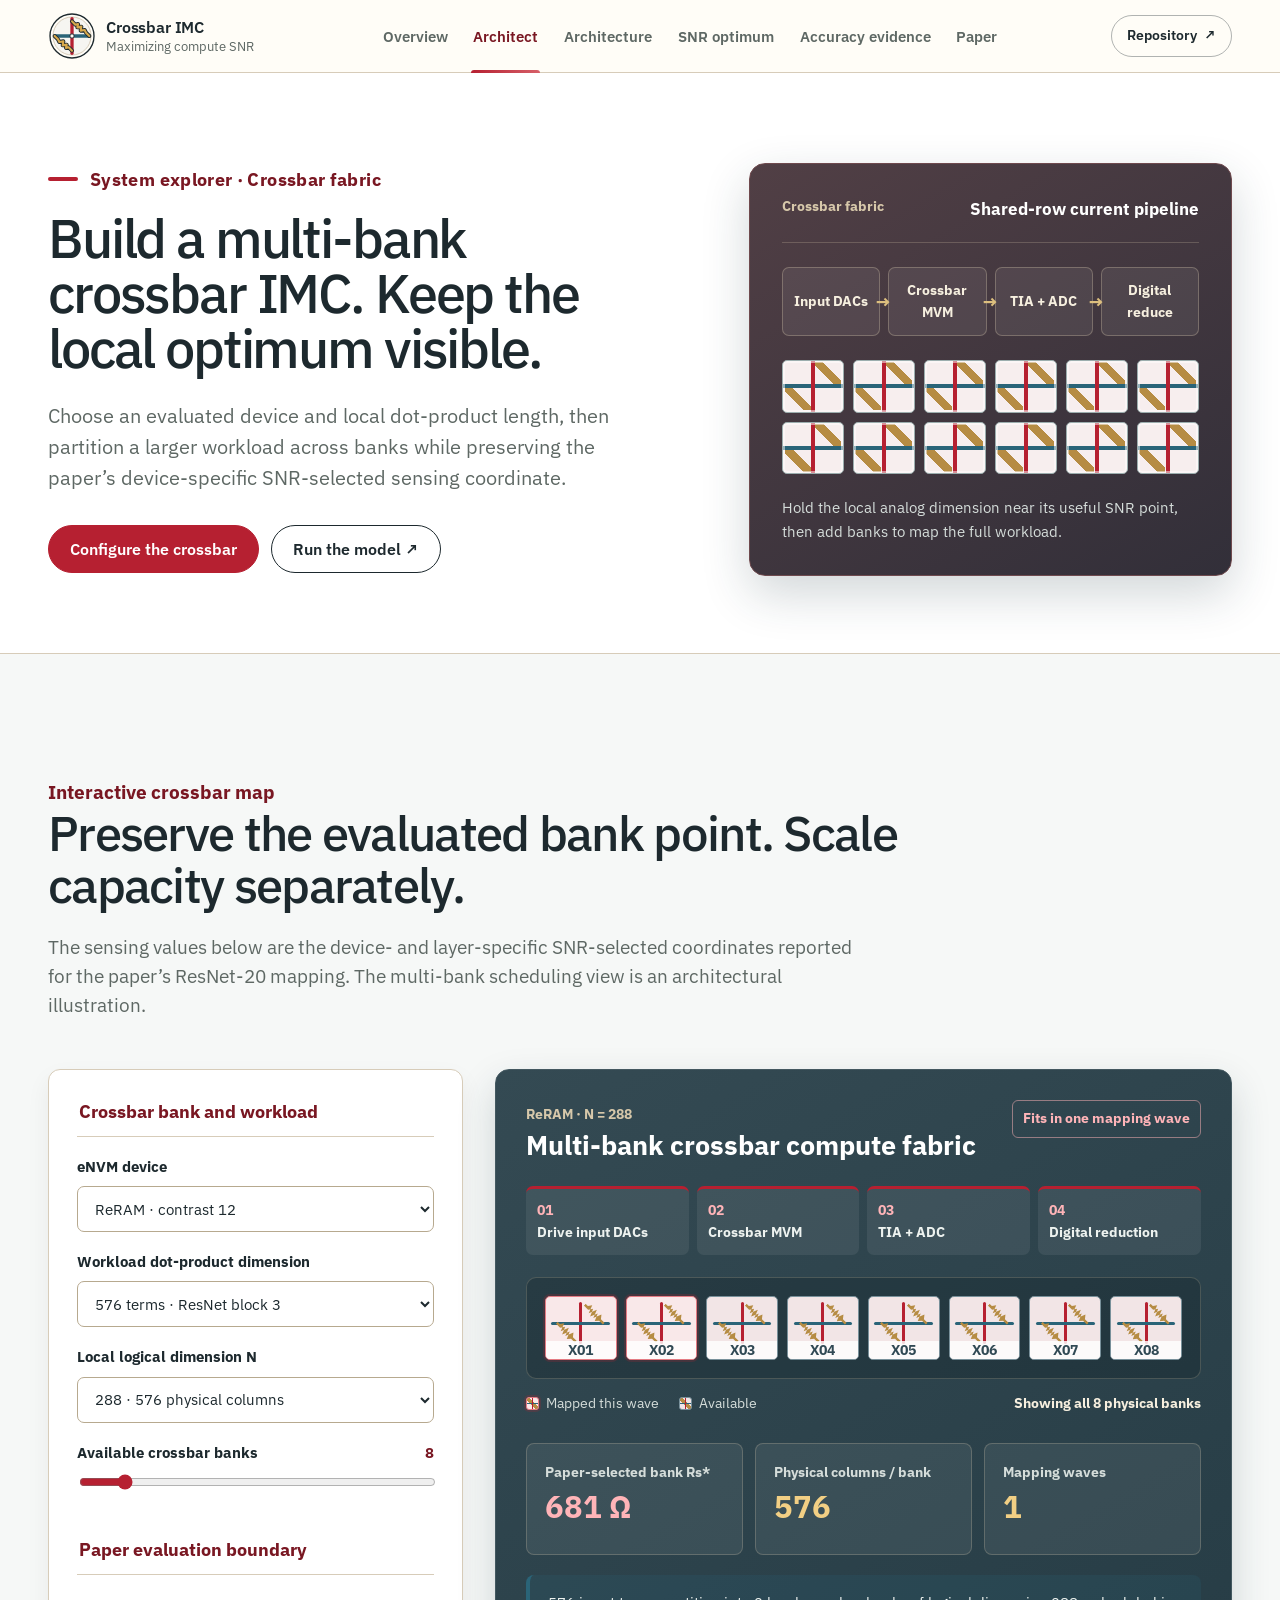
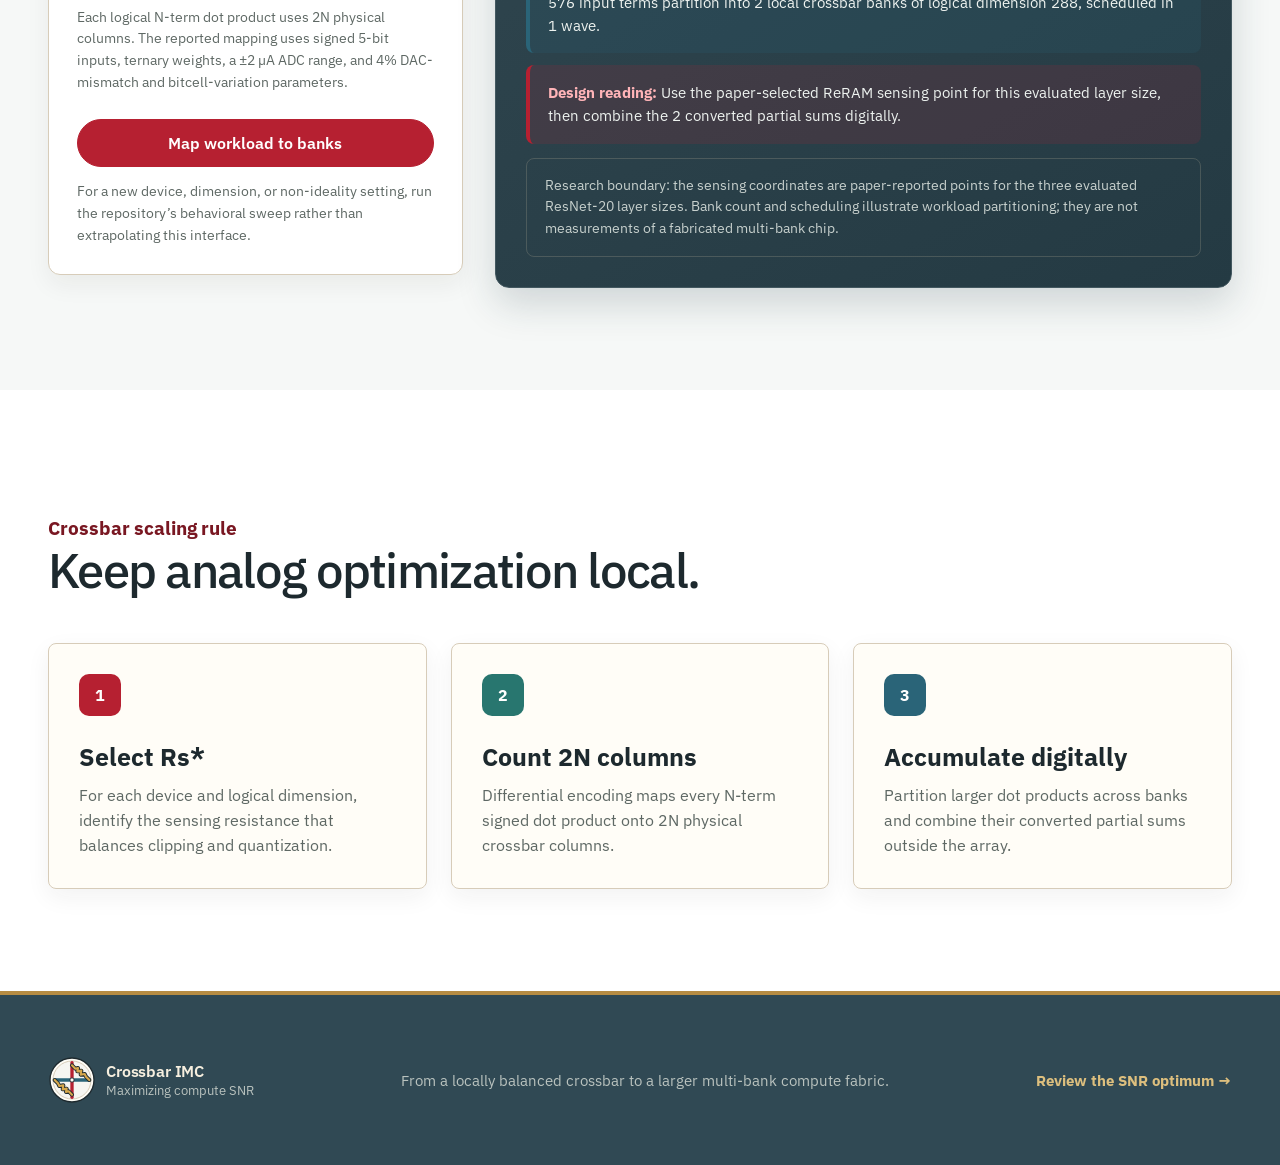
==== commit e2ddf50d: "Refine website typography tabs and project mark" ====
--- a/docs/architect.html
+++ b/docs/architect.html
@@ -5,7 +5,7 @@
     <meta name="viewport" content="width=device-width, initial-scale=1" />
     <meta name="theme-color" content="#ffffff" />
     <meta name="description" content="Map a large dot product across resistive crossbar banks using the device-specific sensing coordinates reported in the ISCAS 2022 analysis." />
-    <link rel="icon" href="assets/favicon.png" type="image/png" />
+    <link rel="icon" href="assets/crossbar-mark.svg" type="image/svg+xml" />
     <link rel="stylesheet" href="styles.css" />
     <script src="app.js" defer></script>
     <title>Multi-bank Architect · Crossbar IMC</title>
--- a/docs/styles.css
+++ b/docs/styles.css
@@ -1,3 +1,5 @@
+@import url("https://fonts.googleapis.com/css2?family=IBM+Plex+Sans:ital,wght@0,400;0,500;0,600;1,400&display=swap");
+
 :root {
   --red: #b62031;
   --red-light: #f9e8e9;
@@ -18,13 +20,13 @@
   --stone: #607984;
   --stone-dark: #304954;
   --shadow: 0 14px 32px rgba(41, 32, 20, .09);
-  --sans: Arial, Helvetica, sans-serif;
+  --sans: "IBM Plex Sans", -apple-system, BlinkMacSystemFont, "Segoe UI", sans-serif;
   --container: 1360px;
 }
 
 * { box-sizing: border-box; }
 html { scroll-behavior: smooth; }
-body { margin: 0; background-color: var(--white); background-image: radial-gradient(circle at 14% 8%, rgba(182, 140, 67, .08), transparent 27%), linear-gradient(rgba(74, 57, 30, .025) 1px, transparent 1px), linear-gradient(90deg, rgba(74, 57, 30, .025) 1px, transparent 1px); background-size: auto, 44px 44px, 44px 44px; color: var(--ink); font-family: var(--sans); font-size: 18px; line-height: 1.58; }
+body { margin: 0; background-color: var(--white); background-image: radial-gradient(circle at 14% 8%, rgba(182, 140, 67, .08), transparent 27%), linear-gradient(rgba(74, 57, 30, .025) 1px, transparent 1px), linear-gradient(90deg, rgba(74, 57, 30, .025) 1px, transparent 1px); background-size: auto, 44px 44px, 44px 44px; color: var(--ink); font-family: var(--sans); font-size: 17px; line-height: 1.55; -webkit-font-smoothing: antialiased; }
 body.menu-open { overflow: hidden; }
 body.menu-open::before { content: ""; position: fixed; z-index: 40; inset: 78px 0 0; background: rgba(32, 36, 40, .22); backdrop-filter: blur(2px); }
 a { color: inherit; text-decoration: none; }
@@ -37,9 +39,9 @@
 .skip-link:focus { transform: none; }
 .container { width: min(var(--container), calc(100% - 96px)); margin-inline: auto; }
 
-.site-header { position: sticky; z-index: 50; top: 0; border-bottom: 1px solid var(--line); background: rgba(255, 253, 247, .94); backdrop-filter: blur(14px); }
-.header-inner { min-height: 78px; display: flex; align-items: center; gap: 22px; }
-.brand { display: flex; align-items: center; gap: 12px; flex-shrink: 0; }
+.site-header { position: sticky; z-index: 50; top: 0; border-bottom: 1px solid var(--line); background: rgba(255, 253, 247, .9); backdrop-filter: blur(16px); }
+.header-inner { min-height: 72px; display: grid; grid-template-columns: 220px minmax(0, 1fr) 120px; align-items: center; gap: 24px; }
+.brand { width: fit-content; display: flex; align-items: center; gap: 10px; flex-shrink: 0; }
 .imc-mark { position: relative; width: 46px; height: 42px; flex-shrink: 0; overflow: visible; border: 1px solid #0b151a; border-radius: 5px; background: linear-gradient(135deg, #3d4b50 0 16%, var(--stone) 16% 72%, var(--stone-dark) 72%); box-shadow: inset 0 0 0 2px rgba(255,255,255,.07), 5px 5px 0 rgba(17,28,33,.17); transform: rotate(-2deg); }
 .imc-mark::before { content: ""; position: absolute; z-index: 1; inset: 5px; border: 1px solid rgba(210, 183, 122, .48); border-radius: 2px; background: linear-gradient(90deg, transparent 45%, rgba(210,183,122,.32) 45% 52%, transparent 52%), linear-gradient(0deg, transparent 26%, rgba(210,183,122,.3) 26% 32%, transparent 32% 67%, rgba(210,183,122,.3) 67% 73%, transparent 73%); box-shadow: none; }
 .imc-mark::after { content: ""; position: absolute; z-index: 3; top: 5px; right: 5px; width: 7px; height: 7px; transform: rotate(45deg); border: 1px solid #f5c0bd; border-radius: 1px; background: var(--red); }
@@ -48,10 +50,10 @@
 .imc-mark i:nth-child(2) { top: 20px; width: 14px; transform: rotate(-6deg); }
 .imc-mark i:nth-child(3) { top: 29px; width: 21px; transform: rotate(5deg); }
 .brand > span:last-child { display: flex; flex-direction: column; }
-.brand strong { font-size: 16px; line-height: 1.25; letter-spacing: .01em; }
-.brand small { color: var(--muted); font-size: 14px; line-height: 1.3; }
-.site-nav { margin: 0 auto; padding: 5px; display: flex; align-items: center; gap: 2px; border: 1px solid var(--line); border-radius: 999px; background: rgba(243, 236, 220, .82); }
-.site-nav a { min-height: 38px; padding: 8px 11px; display: inline-flex; align-items: center; gap: 7px; border-radius: 999px; color: #454c52; font-size: 15px; font-weight: 700; line-height: 1; transition: background .18s ease, color .18s ease, box-shadow .18s ease; }
+.brand strong { font-size: 16px; font-weight: 600; line-height: 1.15; letter-spacing: -.01em; }
+.brand small { margin-top: 3px; color: var(--muted); font-size: 13px; line-height: 1.2; }
+.site-nav { height: 72px; margin: 0; padding: 0; display: flex; align-items: stretch; justify-content: center; gap: clamp(12px, 1.7vw, 28px); border: 0; border-radius: 0; background: transparent; }
+.site-nav a { position: relative; min-height: 72px; padding: 0 2px; display: inline-flex; align-items: center; gap: 7px; border-radius: 0; color: var(--muted); font-size: 15px; font-weight: 600; line-height: 1; white-space: nowrap; transition: color .18s ease; }
 .site-nav a[href="index.html"]::before, .site-nav a[href="architect.html"]::before, .site-nav a[href="crossbar.html"]::before, .site-nav a[href="parallelbar.html"]::before, .site-nav a[href="findings.html"]::before, .site-nav a[href="code.html"]::before, .site-nav a[href="papers.html"]::before { content: ""; width: 19px; height: 19px; flex-shrink: 0; border: 1px solid var(--line-dark); border-radius: 4px; background-color: #fff; }
 .site-nav a[href="index.html"]::before { border-color: var(--stone-dark); background-color: var(--stone); background-image: linear-gradient(rgba(225,199,142,.75), rgba(225,199,142,.75)), linear-gradient(rgba(225,199,142,.6), rgba(225,199,142,.6)), linear-gradient(var(--red), var(--red)); background-size: 9px 2px, 6px 2px, 4px 4px; background-position: 3px 5px, 7px 10px, 11px 2px; background-repeat: no-repeat; }
 .site-nav a[href="architect.html"]::before { border-color: var(--green-dark); background-color: var(--green-light); background-image: linear-gradient(var(--green), var(--green)), linear-gradient(var(--blue), var(--blue)), linear-gradient(var(--blue), var(--blue)), linear-gradient(var(--blue), var(--blue)), linear-gradient(var(--blue), var(--blue)); background-size: 13px 2px, 5px 5px, 5px 5px, 5px 5px, 5px 5px; background-position: center, 3px 3px, 11px 3px, 3px 11px, 11px 11px; background-repeat: no-repeat; }
@@ -60,10 +62,12 @@
 .site-nav a[href="findings.html"]::before { border-color: var(--red-dark); background-color: var(--red); background-image: linear-gradient(rgba(255,225,207,.68), rgba(255,225,207,.68)), linear-gradient(rgba(255,225,207,.58), rgba(255,225,207,.58)); background-size: 9px 2px, 6px 2px; background-position: center 5px, center 10px; background-repeat: no-repeat; }
 .site-nav a[href="code.html"]::before { border-color: var(--stone-dark); background-color: var(--stone); background-image: linear-gradient(90deg, transparent 16%, #d8bd83 16% 28%, transparent 28% 44%, #d8bd83 44% 56%, transparent 56% 72%, #d8bd83 72% 84%, transparent 84%); }
 .site-nav a[href="papers.html"]::before { background-image: linear-gradient(var(--gold), var(--gold)), linear-gradient(var(--stone), var(--stone)), linear-gradient(var(--stone), var(--stone)); background-size: 3px 11px, 7px 2px, 7px 2px; background-position: 3px center, 8px 5px, 8px 10px; background-repeat: no-repeat; }
-.site-nav a:hover, .site-nav a:focus-visible { background: #fff; color: var(--blue-dark); }
-.site-nav a[aria-current="page"] { background: var(--red); color: #fff; box-shadow: 0 4px 12px rgba(182, 32, 49, .22); }
+.site-nav a:hover, .site-nav a:focus-visible { background: transparent; color: var(--red-dark); }
+.site-nav a:focus-visible { outline: 2px solid rgba(182, 32, 49, .35); outline-offset: -7px; border-radius: 7px; }
+.site-nav a[aria-current="page"] { background: transparent; color: var(--red-dark); box-shadow: none; }
+.site-nav a[aria-current="page"]::after { content: ""; position: absolute; right: 0; bottom: -1px; left: 0; height: 3px; border-radius: 3px 3px 0 0; background: linear-gradient(90deg, var(--red), #d65f68); }
 .site-nav .nav-repository { display: none; }
-.header-repo { min-height: 42px; padding: 0 15px; display: inline-flex; align-items: center; gap: 7px; border: 1px solid var(--ink); border-radius: 7px; font-size: 15px; font-weight: 700; white-space: nowrap; }
+.header-repo { min-height: 42px; padding: 0 15px; display: inline-flex; align-items: center; justify-self: end; gap: 7px; border: 1px solid rgba(29, 41, 46, .35); border-radius: 999px; font-size: 14px; font-weight: 600; white-space: nowrap; }
 .header-repo:hover, .header-repo:focus-visible { background: var(--ink); color: #fff; }
 .menu-toggle { position: relative; min-height: 42px; margin-left: auto; padding: 9px 13px; display: none; align-items: center; gap: 10px; border: 1px solid var(--line-dark); border-radius: 999px; background: #fff; font-size: 15px; font-weight: 700; }
 .menu-toggle::before { content: ""; width: 17px; height: 2px; border-radius: 2px; background: currentColor; box-shadow: 0 -5px currentColor, 0 5px currentColor; transition: transform .18s ease, box-shadow .18s ease; }
@@ -80,15 +84,15 @@
 .hero > .container, .page-hero > .container, .section > .container { position: relative; z-index: 1; }
 .hero { padding: clamp(72px, 8vw, 118px) 0; }
 .hero-grid { min-height: 580px; display: grid; grid-template-columns: minmax(0, .92fr) minmax(500px, 1.08fr); gap: clamp(52px, 7vw, 104px); align-items: center; }
-.hero h1, .page-hero h1, .section-heading h2, .content-copy h2 { font-family: var(--sans); font-weight: 700; }
+.hero h1, .page-hero h1, .section-heading h2, .content-copy h2 { font-family: var(--sans); font-weight: 500; }
 .hero h1 { max-width: 830px; margin: 0 0 26px; font-size: clamp(58px, 6vw, 92px); line-height: .98; letter-spacing: -.045em; }
 .hero h1 .accent-red { color: var(--red); }
 .hero h1 .accent-green { color: var(--green); }
 .hero h1 .accent-blue { color: var(--blue); }
 .hero-summary { max-width: 760px; margin-bottom: 0; color: var(--muted); font-size: 20px; line-height: 1.55; }
-.hero-authors { margin: 22px 0 0; font-size: 16px; font-weight: 700; }
+.hero-authors { margin: 22px 0 0; font-size: 16px; font-weight: 600; }
 .hero-actions { margin-top: 32px; display: flex; flex-wrap: wrap; gap: 12px; }
-.button { min-height: 50px; padding: 0 21px; display: inline-flex; align-items: center; justify-content: center; gap: 8px; border: 2px solid var(--blue); border-radius: 7px; font-size: 16px; font-weight: 700; transition: transform .18s ease, background .18s ease, color .18s ease, box-shadow .18s ease; }
+.button { min-height: 48px; padding: 0 21px; display: inline-flex; align-items: center; justify-content: center; gap: 8px; border: 1px solid var(--blue); border-radius: 999px; font-size: 16px; font-weight: 600; transition: transform .18s ease, background .18s ease, color .18s ease, box-shadow .18s ease; }
 .button:hover, .button:focus-visible { transform: translateY(-2px); box-shadow: 0 8px 18px rgba(32, 36, 40, .12); }
 .button-primary { background: var(--blue); color: #fff; }
 .button-primary:hover, .button-primary:focus-visible { background: var(--blue-dark); border-color: var(--blue-dark); }
@@ -162,14 +166,12 @@
 .architecture-icon i, .architecture-icon b { position: absolute; display: block; border-radius: 4px; }
 
 /* Canonical fabric marks: perpendicular rails with two diagonal resistors, or a two-rung parallel ladder. */
-.architecture-icon.crossbar-icon, .architecture-icon.parallelbar-icon { border-color: #9caeae; border-radius: 18px; background: #edf2ef; }
+.architecture-icon.crossbar-icon { overflow: visible; border: 0; border-radius: 50%; background: transparent url("assets/crossbar-mark.svg") center / contain no-repeat; box-shadow: none; }
+.architecture-icon.parallelbar-icon { border-color: #9caeae; border-radius: 18px; background: #edf2ef; }
 .architecture-icon.crossbar-icon i, .architecture-icon.crossbar-icon b, .architecture-icon.parallelbar-icon i, .architecture-icon.parallelbar-icon b { display: none; box-shadow: none; }
-.architecture-icon.crossbar-icon i:first-child { top: 10%; bottom: 10%; left: calc(50% - 3px); width: 6px; display: block; background: var(--red); }
-.architecture-icon.crossbar-icon b:first-of-type { top: calc(50% - 3px); right: 10%; left: 10%; height: 6px; display: block; background: var(--blue); }
-.architecture-icon.crossbar-icon em { position: absolute; z-index: 3; inset: 0; width: auto; height: auto; transform: none; border: 0; border-radius: 0; background: none; box-shadow: none; clip-path: none; filter: none; }
+.architecture-icon.crossbar-icon i:first-child, .architecture-icon.crossbar-icon b:first-of-type, .architecture-icon.crossbar-icon em { display: none; }
 .architecture-icon.crossbar-icon em::before, .architecture-icon.crossbar-icon em::after, .architecture-icon.parallelbar-icon em::before, .architecture-icon.parallelbar-icon em::after { content: ""; position: absolute; height: 18%; background: var(--gold); clip-path: polygon(0 42%, 12% 42%, 21% 4%, 33% 88%, 45% 4%, 57% 88%, 69% 4%, 80% 42%, 100% 42%, 100% 66%, 79% 66%, 69% 100%, 57% 24%, 45% 100%, 33% 24%, 22% 66%, 0 66%); filter: drop-shadow(0 2px 0 var(--ink)) drop-shadow(0 -1px 0 rgba(29,41,46,.45)); }
-.architecture-icon.crossbar-icon em::before { top: 26%; left: 43.8%; width: 42.4%; transform: rotate(45deg); transform-origin: center; }
-.architecture-icon.crossbar-icon em::after { top: 56%; left: 13.8%; width: 42.4%; transform: rotate(45deg); transform-origin: center; }
+.architecture-icon.crossbar-icon em::before, .architecture-icon.crossbar-icon em::after { display: none; }
 .architecture-icon.crossbar-icon::after { display: none; }
 .architecture-icon.parallelbar-icon i:first-child, .architecture-icon.parallelbar-icon i:nth-child(2) { top: 10%; bottom: 10%; width: 6px; display: block; background: var(--blue); }
 .architecture-icon.parallelbar-icon i:first-child { left: 25%; }
@@ -188,20 +190,20 @@
 .architecture-icon.atlas-icon.crossbar-icon i:first-child { left: calc(50% - 1.5px); width: 3px; }
 .architecture-icon.atlas-icon.crossbar-icon b:first-of-type { top: calc(50% - 1.5px); height: 3px; }
 .architecture-icon.atlas-icon.parallelbar-icon i:first-child, .architecture-icon.atlas-icon.parallelbar-icon i:nth-child(2) { width: 3px; }
-.architecture-icon.brand-architecture-icon { width: 48px; height: 48px; margin: 0; flex-shrink: 0; border-radius: 8px; box-shadow: none; }
+.architecture-icon.brand-architecture-icon { width: 48px; height: 48px; margin: 0; flex-shrink: 0; border-radius: 50%; box-shadow: none; }
 .architecture-icon.brand-architecture-icon.crossbar-icon i:first-child { left: calc(50% - 1.5px); width: 3px; }
 .architecture-icon.brand-architecture-icon.crossbar-icon b:first-of-type { top: calc(50% - 1.5px); height: 3px; }
 .architecture-icon.brand-architecture-icon.parallelbar-icon i:first-child, .architecture-icon.brand-architecture-icon.parallelbar-icon i:nth-child(2) { width: 3px; }
 .icon-title-row { display: flex; align-items: center; gap: 20px; }
 .icon-title-row .architecture-icon { margin: 0; flex-shrink: 0; }
-.page-stat-card .architecture-icon { margin: 0 0 28px; }
+.page-stat-card .architecture-icon { width: 150px; height: 150px; margin: 0 0 28px; filter: drop-shadow(0 16px 25px rgba(29, 41, 46, .14)); }
 .symbol-arrow { display: grid; place-items: center; color: var(--green); font-size: 42px; font-weight: 700; }
 .visual-caption { margin: 0; padding: 20px; border-radius: 12px; background: #fff; color: var(--muted); font-size: 16px; }
 .visual-caption strong { color: var(--ink); }
 
 .page-hero { padding: clamp(68px, 7vw, 104px) 0 clamp(52px, 6vw, 84px); border-bottom: 1px solid var(--line); }
 .page-hero-grid { display: grid; grid-template-columns: minmax(0, .95fr) minmax(430px, .75fr); gap: clamp(44px, 7vw, 100px); align-items: center; }
-.page-hero h1 { max-width: 900px; margin: 0 0 24px; font-size: clamp(54px, 5.8vw, 88px); line-height: 1; letter-spacing: -.05em; }
+.page-hero h1 { max-width: 900px; margin: 0 0 24px; font-size: clamp(46px, 4.2vw, 68px); line-height: 1.02; letter-spacing: -.04em; }
 .page-hero .hero-summary { max-width: 820px; }
 .page-stat-card { position: relative; padding: 38px; overflow: hidden; border: 1px solid var(--line); border-radius: 14px; background: rgba(255,253,247,.94); color: var(--ink); box-shadow: var(--shadow); }
 .page-stat-card::before, .page-stat-card::after { display: none; }
@@ -214,7 +216,7 @@
 .section { padding: clamp(76px, 8vw, 126px) 0; }
 .section-tint { background: var(--surface); }
 .section-heading { max-width: 1000px; margin-bottom: 48px; }
-.section-heading h2 { margin: 0; font-size: clamp(44px, 4.8vw, 72px); line-height: 1.03; letter-spacing: -.045em; }
+.section-heading h2 { margin: 0; font-size: clamp(38px, 3.8vw, 58px); line-height: 1.06; letter-spacing: -.035em; }
 .section-heading p { max-width: 820px; margin: 22px 0 0; color: var(--muted); font-size: 19px; }
 .section-kicker { margin: 0 0 14px; color: var(--blue-dark); font-size: 18px; font-weight: 700; }
 .section-kicker.red { color: var(--red-dark); }
@@ -255,7 +257,7 @@
 .four-guide-cards .glyph-conversion .guide-card-face::after { content: ""; position: absolute; left: 10px; bottom: 11px; width: 6px; height: 11px; border-radius: 1px 1px 0 0; background: #f7d5bd; box-shadow: 12px -6px 0 #f7d5bd, 24px -14px 0 #f7d5bd; }
 
 .content-split { display: grid; grid-template-columns: minmax(0, .84fr) minmax(500px, 1.16fr); gap: clamp(44px, 7vw, 96px); align-items: center; }
-.content-copy h2 { margin: 0 0 22px; font-size: clamp(42px, 4.6vw, 68px); line-height: 1.04; letter-spacing: -.04em; }
+.content-copy h2 { margin: 0 0 22px; font-size: clamp(38px, 3.7vw, 56px); line-height: 1.06; letter-spacing: -.035em; }
 .content-copy p { max-width: 760px; color: var(--muted); }
 .detail-list { margin: 28px 0 0; padding: 0; list-style: none; }
 .detail-list li { padding: 18px 0; display: grid; grid-template-columns: 32px 1fr; gap: 14px; border-top: 1px solid var(--line); }
@@ -427,14 +429,16 @@
 
 @media (max-width: 1160px) {
   .container { width: min(var(--container), calc(100% - 64px)); }
-  .site-nav { width: min(390px, calc(100vw - 64px)); max-height: calc(100vh - 110px); margin: 0; padding: 11px; display: none; position: fixed; top: 90px; right: 32px; overflow-y: auto; flex-direction: column; align-items: stretch; gap: 3px; border: 1px solid var(--line); border-radius: 16px; background: #fff; box-shadow: 0 24px 70px rgba(32, 36, 40, .22); }
-  .site-nav.open { display: flex; }
-  .site-nav a { min-height: 49px; padding: 13px 14px; border-radius: 10px; font-size: 17px; }
-  .site-nav a:hover, .site-nav a:focus-visible { background: var(--blue-light); }
-  .site-nav a[aria-current="page"] { background: var(--red); color: #fff; }
-  .site-nav .nav-repository { margin-top: 7px; padding-top: 15px; display: flex; justify-content: space-between; border-top: 1px solid var(--line); border-radius: 0 0 10px 10px; color: var(--blue-dark); }
-  .menu-toggle { display: inline-flex; }
-  .header-repo { display: none; }
+  .header-inner { min-height: 104px; padding-top: 8px; grid-template-columns: 1fr auto; grid-template-rows: 52px 44px; gap: 0 16px; }
+  .brand { grid-area: 1 / 1; }
+  .header-repo { grid-area: 1 / 2; display: inline-flex; }
+  .menu-toggle { display: none; }
+  .site-nav, .site-nav.open { width: 100%; height: 44px; margin: 0; padding: 0; display: flex; position: static; grid-area: 2 / 1 / 3 / -1; overflow-x: auto; overflow-y: hidden; flex-direction: row; align-items: stretch; justify-content: flex-start; gap: 22px; border: 0; border-radius: 0; background: transparent; box-shadow: none; scrollbar-width: none; -webkit-overflow-scrolling: touch; }
+  .site-nav::-webkit-scrollbar { display: none; }
+  .site-nav a { min-height: 44px; padding: 0 2px; flex: 0 0 auto; border-radius: 0; font-size: 15px; }
+  .site-nav a:hover, .site-nav a:focus-visible { background: transparent; color: var(--red-dark); }
+  .site-nav a[aria-current="page"] { background: transparent; color: var(--red-dark); }
+  .site-nav .nav-repository { display: none; }
   .hero-grid, .page-hero-grid, .content-split { grid-template-columns: 1fr; }
   .hero-grid { min-height: 0; }
   .system-visual { max-width: 850px; }
@@ -458,7 +462,7 @@
   .container { width: min(var(--container), calc(100% - 40px)); }
   .brand small { display: none; }
   .hero { padding: 60px 0 76px; }
-  .hero h1, .page-hero h1 { font-size: clamp(52px, 14vw, 72px); }
+  .hero h1, .page-hero h1 { font-size: clamp(42px, 11.5vw, 58px); }
   .hero-summary { font-size: 18px; }
   .architecture-symbol { grid-template-columns: 1fr; }
   .symbol-arrow { transform: rotate(90deg); }
@@ -495,9 +499,7 @@
 
 @media (max-width: 480px) {
   .container { width: min(var(--container), calc(100% - 36px)); }
-  .header-inner { min-height: 70px; }
-  body.menu-open::before { top: 70px; }
-  .site-nav { width: auto; max-height: calc(100vh - 96px); top: 80px; right: 18px; left: 18px; }
+  .header-inner { min-height: 100px; }
   .brand strong { font-size: 14px; }
   .imc-mark { width: 40px; height: 36px; }
   .hero-actions, .publication-actions { align-items: stretch; flex-direction: column; }
@@ -539,7 +541,7 @@
 body { background: #fff; background-image: none; }
 .page-hero, .architect-hero, .cartoon-hero { background: #fff; }
 .section-tint { background: #f6f8f7; }
-.site-nav { background: #f6f5f1; }
+.site-nav { background: transparent; }
 .site-nav a::before { display: none !important; }
 .page-stat-card, .paper-figure, .publication, .principle-card, .finding-card, .repo-panel, .cartoon-stepper, .cartoon-loop, .cartoon-teaser-media { box-shadow: 0 8px 24px rgba(32,36,40,.06); }
 .principle-card { display: flex; flex-direction: column; }
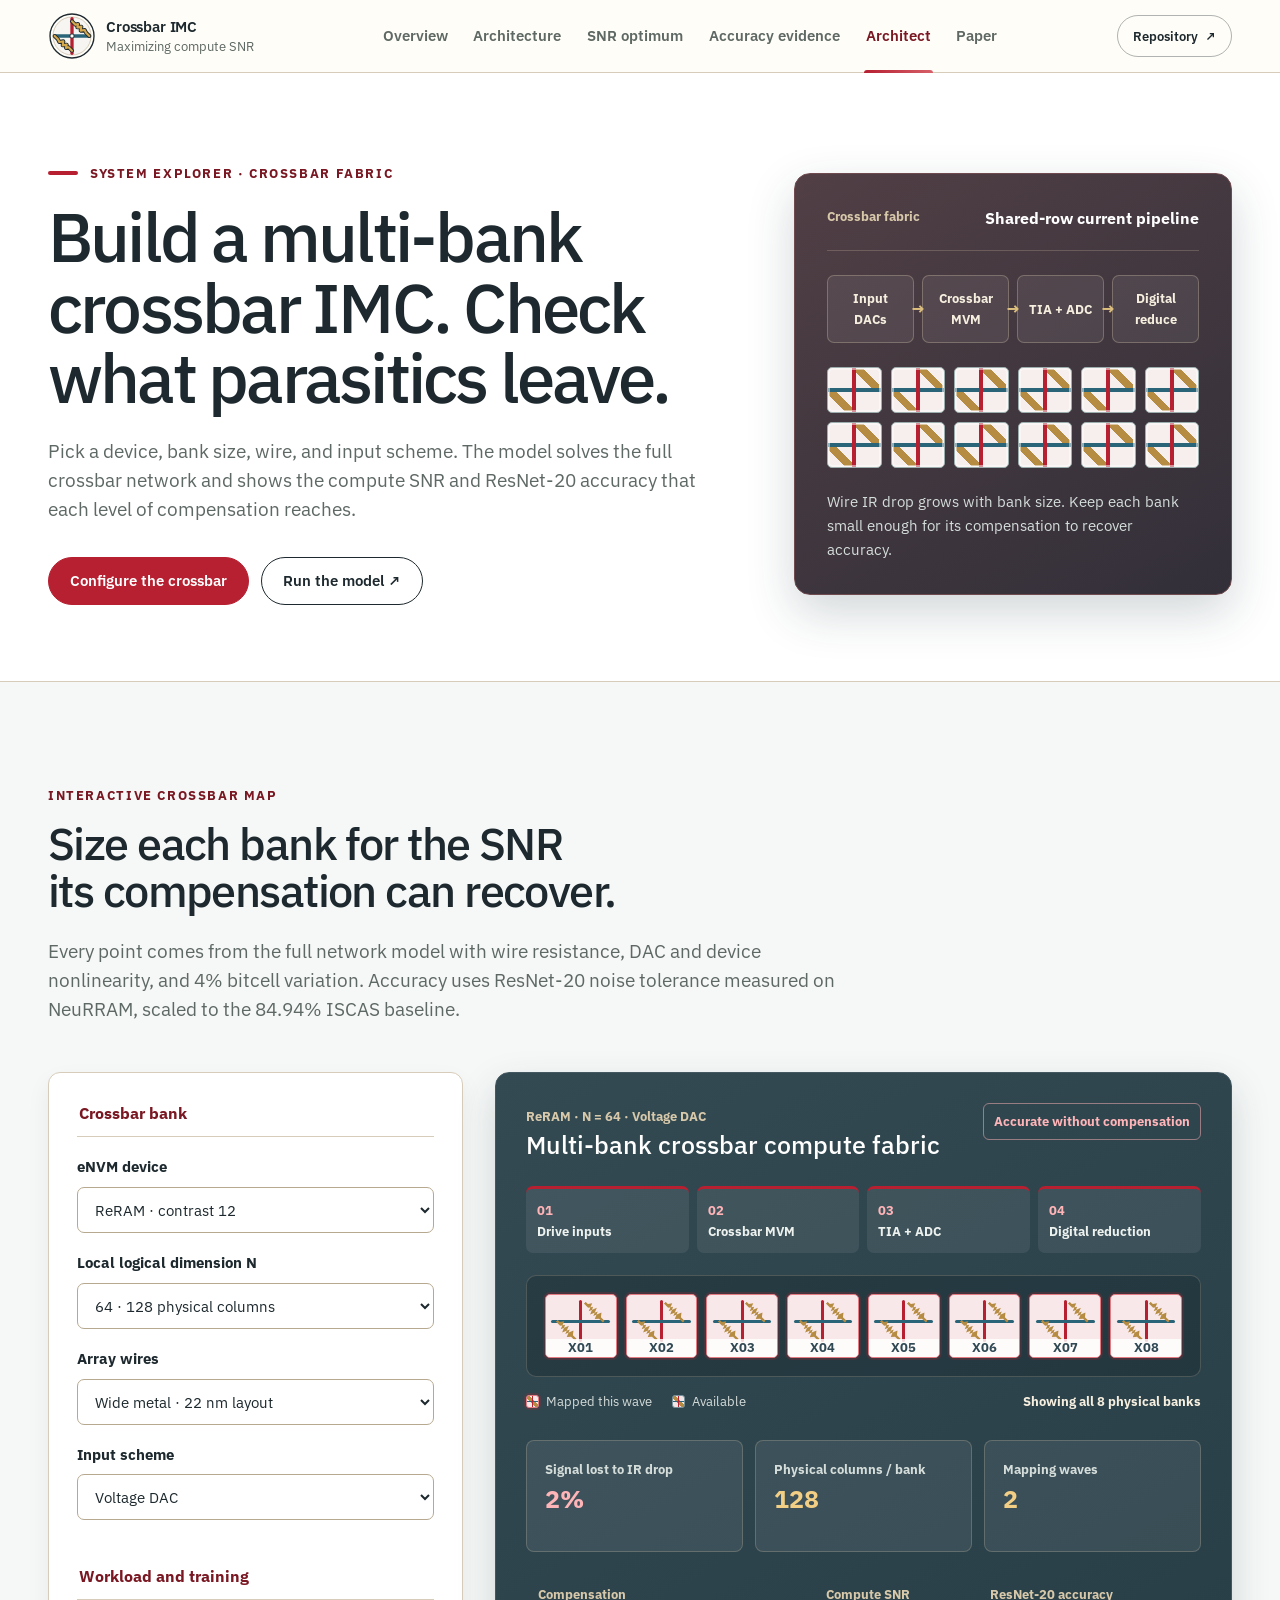
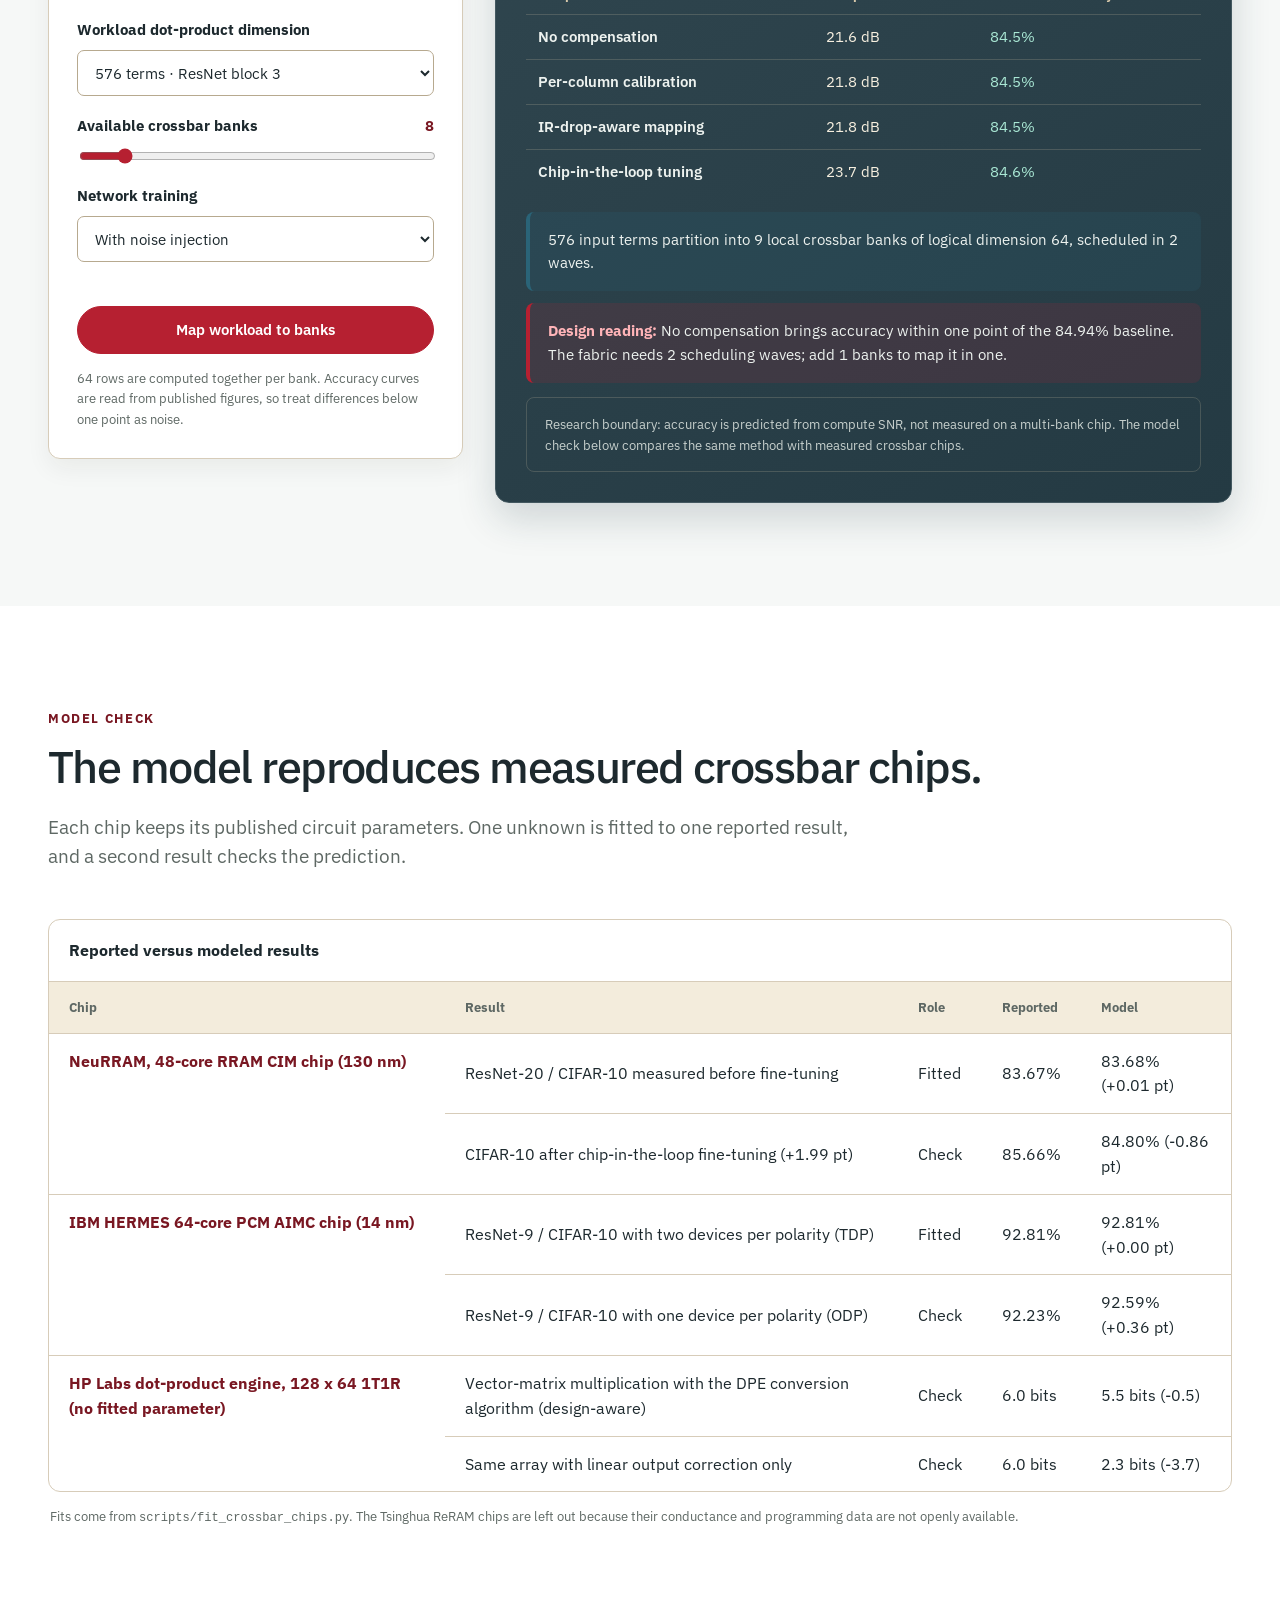
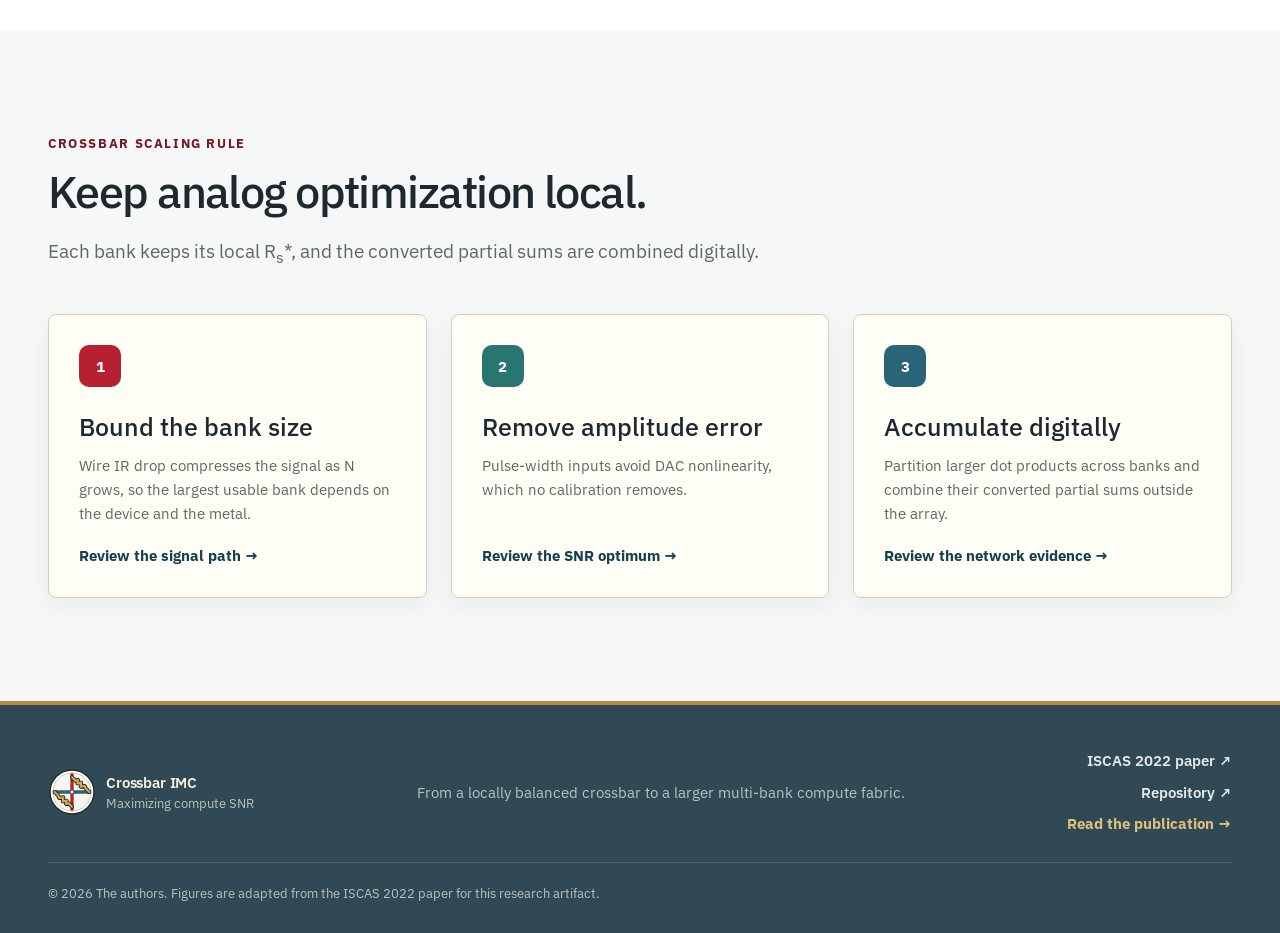
==== commit f7e8cf9b: "Model crossbar parasitics and expand the project site Add a parasitic-aware crossbar network model w" ====
--- a/docs/architect.html
+++ b/docs/architect.html
@@ -4,43 +4,57 @@
     <meta charset="utf-8" />
     <meta name="viewport" content="width=device-width, initial-scale=1" />
     <meta name="theme-color" content="#ffffff" />
-    <meta name="description" content="Map a large dot product across resistive crossbar banks using the device-specific sensing coordinates reported in the ISCAS 2022 analysis." />
+    <meta name="description" content="Size multi-bank resistive crossbar IMCs with a parasitic-aware model of wire IR drop, DAC and device nonlinearity, and bitcell variation." />
+    <link rel="canonical" href="https://calmyor.github.io/Crossbar-analysis/architect.html" />
+    <meta property="og:title" content="Multi-bank Architect · Crossbar IMC" />
+    <meta property="og:description" content="Size multi-bank resistive crossbar IMCs with a parasitic-aware model of wire IR drop, DAC and device nonlinearity, and bitcell variation." />
+    <meta property="og:type" content="website" />
+    <meta property="og:url" content="https://calmyor.github.io/Crossbar-analysis/architect.html" />
+    <meta name="twitter:card" content="summary" />
     <link rel="icon" href="assets/crossbar-mark.svg" type="image/svg+xml" />
     <link rel="stylesheet" href="styles.css" />
+    <script src="assets/data/crossbar-model.js" defer></script>
     <script src="app.js" defer></script>
     <title>Multi-bank Architect · Crossbar IMC</title>
   </head>
   <body>
     <a class="skip-link" href="#main">Skip to content</a>
-    <header class="site-header"><div class="container header-inner"><a class="brand" href="index.html"><span class="architecture-icon crossbar-icon brand-architecture-icon" aria-hidden="true"><i></i><i></i><i></i><b></b><b></b><b></b><em></em></span><span><strong>Crossbar IMC</strong><small>Maximizing compute SNR</small></span></a><button class="menu-toggle" type="button" aria-expanded="false" aria-controls="site-nav">Menu</button><nav id="site-nav" class="site-nav" aria-label="Crossbar study"><a href="index.html">Overview</a><a href="architect.html" aria-current="page">Architect</a><a href="architecture.html">Architecture</a><a href="optimum.html">SNR optimum</a><a href="evidence.html">Accuracy evidence</a><a href="paper.html">Paper</a><a class="nav-repository" href="https://github.com/calmyor/Crossbar-analysis">Repository <span aria-hidden="true">↗</span></a></nav><a class="header-repo" href="https://github.com/calmyor/Crossbar-analysis">Repository <span aria-hidden="true">↗</span></a></div></header>
+    <header class="site-header"><div class="container header-inner"><a class="brand" href="index.html"><span class="architecture-icon crossbar-icon brand-architecture-icon" aria-hidden="true"><i></i><i></i><i></i><b></b><b></b><b></b><em></em></span><span><strong>Crossbar IMC</strong><small>Maximizing compute SNR</small></span></a><button class="menu-toggle" type="button" aria-expanded="false" aria-controls="site-nav">Menu</button><nav id="site-nav" class="site-nav" aria-label="Crossbar study"><a href="index.html">Overview</a><a href="architecture.html">Architecture</a><a href="optimum.html">SNR optimum</a><a href="evidence.html">Accuracy evidence</a><a href="architect.html" aria-current="page">Architect</a><a href="paper.html">Paper</a><a class="nav-repository" href="https://github.com/calmyor/Crossbar-analysis">Repository <span aria-hidden="true">↗</span></a></nav><a class="header-repo" href="https://github.com/calmyor/Crossbar-analysis">Repository <span aria-hidden="true">↗</span></a></div></header>
 
     <main id="main">
       <section class="page-hero architect-hero crossbar-architect-hero">
         <div class="container page-hero-grid">
-          <div><p class="eyebrow red">System explorer · Crossbar fabric</p><h1>Build a multi-bank crossbar IMC. <span class="accent-red">Keep the local optimum visible.</span></h1><p class="hero-summary">Choose an evaluated device and local dot-product length, then partition a larger workload across banks while preserving the paper’s device-specific SNR-selected sensing coordinate.</p><div class="hero-actions"><a class="button button-red" href="#crossbar-architect-lab">Configure the crossbar</a><a class="button button-secondary" href="https://github.com/calmyor/Crossbar-analysis#quick-start">Run the model ↗</a></div></div>
-          <aside class="chip-preview crossbar-chip-preview" aria-label="A four-stage crossbar pipeline feeding a multi-bank eNVM compute fabric"><div class="chip-preview-head"><span>Crossbar fabric</span><strong>Shared-row current pipeline</strong></div><ol class="pipeline-strip" aria-label="Pipeline stages"><li>Input DACs</li><li>Crossbar MVM</li><li>TIA + ADC</li><li>Digital reduce</li></ol><div class="hero-bank-grid crossbar-hero-bank-grid" aria-hidden="true"><span></span><span></span><span></span><span></span><span></span><span></span><span></span><span></span><span></span><span></span><span></span><span></span></div><p>Hold the local analog dimension near its useful SNR point, then add banks to map the full workload.</p></aside>
+          <div><p class="eyebrow red">System explorer · Crossbar fabric</p><h1>Build a multi-bank crossbar IMC. <span class="accent-red">Check what parasitics leave.</span></h1><p class="hero-summary">Pick a device, bank size, wire, and input scheme. The model solves the full crossbar network and shows the compute SNR and ResNet-20 accuracy that each level of compensation reaches.</p><div class="hero-actions"><a class="button button-red" href="#crossbar-architect-lab">Configure the crossbar</a><a class="button button-secondary" href="https://github.com/calmyor/Crossbar-analysis#parasitic-aware-crossbar-model">Run the model ↗</a></div></div>
+          <aside class="chip-preview crossbar-chip-preview" aria-label="A four-stage crossbar pipeline feeding a multi-bank eNVM compute fabric"><div class="chip-preview-head"><span>Crossbar fabric</span><strong>Shared-row current pipeline</strong></div><ol class="pipeline-strip" aria-label="Pipeline stages"><li>Input DACs</li><li>Crossbar MVM</li><li>TIA + ADC</li><li>Digital reduce</li></ol><div class="hero-bank-grid crossbar-hero-bank-grid" aria-hidden="true"><span></span><span></span><span></span><span></span><span></span><span></span><span></span><span></span><span></span><span></span><span></span><span></span></div><p>Wire IR drop grows with bank size. Keep each bank small enough for its compensation to recover accuracy.</p></aside>
         </div>
       </section>
 
       <section class="section section-tint" id="crossbar-architect-lab">
-        <div class="container"><div class="section-heading"><p class="section-kicker red">Interactive crossbar map</p><h2>Preserve the evaluated bank point. Scale capacity separately.</h2><p>The sensing values below are the device- and layer-specific SNR-selected coordinates reported for the paper’s ResNet-20 mapping. The multi-bank scheduling view is an architectural illustration.</p></div>
+        <div class="container"><div class="section-heading"><p class="section-kicker red">Interactive crossbar map</p><h2>Size each bank for the SNR its compensation can recover.</h2><p>Every point comes from the full network model with wire resistance, DAC and device nonlinearity, and 4% bitcell variation. Accuracy uses ResNet-20 noise tolerance measured on NeuRRAM, scaled to the 84.94% ISCAS baseline.</p></div>
           <div class="architect-lab">
             <form class="architect-controls crossbar-controls" id="crossbar-architect-form">
-              <fieldset><legend>Crossbar bank and workload</legend><label class="control-field" for="xsim-device"><span>eNVM device</span><select id="xsim-device" name="device"><option value="reram" selected>ReRAM · contrast 12</option><option value="mram">MRAM · contrast 2</option><option value="fefet">FeFET · contrast 1,000</option></select></label><label class="control-field" for="xsim-workload"><span>Workload dot-product dimension</span><select id="xsim-workload" name="workload"><option value="144">144 terms</option><option value="288">288 terms</option><option value="576" selected>576 terms · ResNet block 3</option><option value="1024">1,024 terms · larger workload</option><option value="4096">4,096 terms · larger workload</option></select></label><label class="control-field" for="xsim-bank-n"><span>Local logical dimension N</span><select id="xsim-bank-n" name="bankN"><option value="144">144 · 288 physical columns</option><option value="288" selected>288 · 576 physical columns</option><option value="576">576 · 1,152 physical columns</option></select></label><label class="control-field range-field" for="xsim-banks"><span>Available crossbar banks <output id="xsim-banks-value" for="xsim-banks">8</output></span><input id="xsim-banks" name="banks" type="range" min="1" max="64" step="1" value="8" /></label></fieldset>
+              <fieldset><legend>Crossbar bank</legend><label class="control-field" for="xsim-device"><span>eNVM device</span><select id="xsim-device" name="device"><option value="reram" selected>ReRAM · contrast 12</option><option value="mram">MRAM · contrast 2</option><option value="fefet">FeFET · contrast 1,000</option></select></label><label class="control-field" for="xsim-bank-n"><span>Local logical dimension N</span><select id="xsim-bank-n" name="bankN"><option value="16">16 · 32 physical columns</option><option value="32">32 · 64 physical columns</option><option value="64" selected>64 · 128 physical columns</option><option value="128">128 · 256 physical columns</option><option value="256">256 · 512 physical columns</option><option value="512">512 · 1,024 physical columns</option></select></label><label class="control-field" for="xsim-wire"><span>Array wires</span><select id="xsim-wire" name="wire"><option value="layout" selected>Wide metal · 22 nm layout</option><option value="minimum">Minimum-width 22 nm metal</option></select></label><label class="control-field" for="xsim-input"><span>Input scheme</span><select id="xsim-input" name="input"><option value="voltage" selected>Voltage DAC</option><option value="pwm">Pulse-width input</option></select></label></fieldset>
 
-              <fieldset><legend>Paper evaluation boundary</legend><p class="control-note">Each logical N-term dot product uses 2N physical columns. The reported mapping uses signed 5-bit inputs, ternary weights, a ±2 µA ADC range, and 4% DAC-mismatch and bitcell-variation parameters.</p></fieldset>
+              <fieldset><legend>Workload and training</legend><label class="control-field" for="xsim-workload"><span>Workload dot-product dimension</span><select id="xsim-workload" name="workload"><option value="144">144 terms</option><option value="288">288 terms</option><option value="576" selected>576 terms · ResNet block 3</option><option value="1024">1,024 terms</option><option value="4096">4,096 terms</option></select></label><label class="control-field range-field" for="xsim-banks"><span>Available crossbar banks <output id="xsim-banks-value" for="xsim-banks">8</output></span><input id="xsim-banks" name="banks" type="range" min="1" max="64" step="1" value="8" /></label><label class="control-field" for="xsim-training"><span>Network training</span><select id="xsim-training" name="training"><option value="trained" selected>With noise injection</option><option value="untrained">Without noise injection</option></select></label></fieldset>
 
-              <button class="button button-red" type="submit">Map workload to banks</button><p class="control-note">For a new device, dimension, or non-ideality setting, run the repository’s behavioral sweep rather than extrapolating this interface.</p>
+              <button class="button button-red" type="submit">Map workload to banks</button><p class="control-note">64 rows are computed together per bank. Accuracy curves are read from published figures, so treat differences below one point as noise.</p>
             </form>
 
-            <div class="sim-chip crossbar-sim-chip" aria-live="polite"><div class="sim-chip-head"><div><span id="xsim-chip-kicker">ReRAM · N = 288</span><h3>Multi-bank crossbar compute fabric</h3></div><strong id="xsim-status">Fits in one mapping wave</strong></div><ol class="sim-pipeline" aria-label="Active crossbar pipeline"><li><span>01</span>Drive input DACs</li><li><span>02</span>Crossbar MVM</li><li><span>03</span>TIA + ADC</li><li><span>04</span>Digital reduction</li></ol><div class="sim-bank-grid" id="xsim-bank-grid" aria-label="Representative physical crossbar bank map"></div><div class="sim-bank-legend"><span><i class="active crossbar-legend"></i>Mapped this wave</span><span><i class="crossbar-legend"></i>Available</span><strong id="xsim-bank-caption">Showing all 8 physical banks</strong></div><div class="sim-results"><div><span>Paper-selected bank Rs*</span><strong id="xsim-rs">681 Ω</strong></div><div><span>Physical columns / bank</span><strong id="xsim-columns">576</strong></div><div><span>Mapping waves</span><strong id="xsim-waves">1</strong></div></div><p class="sim-mapping" id="xsim-mapping">576 input terms partition into 2 local crossbar banks of logical dimension 288, scheduled in one wave.</p><p class="sim-advice" id="xsim-advice"><strong>Design reading:</strong> Use the paper-selected sensing point, then combine converted partial sums digitally.</p><p class="sim-boundary">Research boundary: the sensing coordinates are paper-reported points for the three evaluated ResNet-20 layer sizes. Bank count and scheduling illustrate workload partitioning; they are not measurements of a fabricated multi-bank chip.</p></div>
+            <div class="sim-chip crossbar-sim-chip" aria-live="polite"><div class="sim-chip-head"><div><span id="xsim-chip-kicker">ReRAM · N = 64</span><h3>Multi-bank crossbar compute fabric</h3></div><strong id="xsim-status">Loading model</strong></div><ol class="sim-pipeline" aria-label="Active crossbar pipeline"><li><span>01</span>Drive inputs</li><li><span>02</span>Crossbar MVM</li><li><span>03</span>TIA + ADC</li><li><span>04</span>Digital reduction</li></ol><div class="sim-bank-grid" id="xsim-bank-grid" aria-label="Representative physical crossbar bank map"></div><div class="sim-bank-legend"><span><i class="active crossbar-legend"></i>Mapped this wave</span><span><i class="crossbar-legend"></i>Available</span><strong id="xsim-bank-caption">Showing all 8 physical banks</strong></div><div class="sim-results"><div><span>Signal lost to IR drop</span><strong id="xsim-gain">–</strong></div><div><span>Physical columns / bank</span><strong id="xsim-columns">128</strong></div><div><span>Mapping waves</span><strong id="xsim-waves">1</strong></div></div><table class="sim-levels"><caption class="visually-hidden">Compute SNR and predicted ResNet-20 accuracy by compensation level</caption><thead><tr><th scope="col">Compensation</th><th scope="col">Compute SNR</th><th scope="col">ResNet-20 accuracy</th></tr></thead><tbody id="xsim-levels"></tbody></table><p class="sim-mapping" id="xsim-mapping">576 input terms partition into 9 local crossbar banks.</p><p class="sim-advice" id="xsim-advice"><strong>Design reading:</strong> Loading the parasitic-aware model.</p><p class="sim-boundary">Research boundary: accuracy is predicted from compute SNR, not measured on a multi-bank chip. The model check below compares the same method with measured crossbar chips.</p></div>
           </div>
         </div>
       </section>
 
-      <section class="section"><div class="container"><div class="section-heading"><p class="section-kicker red">Crossbar scaling rule</p><h2>Keep analog optimization local.</h2></div><div class="principle-grid"><article class="principle-card"><span>1</span><h3>Select Rs*</h3><p>For each device and logical dimension, identify the sensing resistance that balances clipping and quantization.</p></article><article class="principle-card"><span>2</span><h3>Count 2N columns</h3><p>Differential encoding maps every N-term signed dot product onto 2N physical crossbar columns.</p></article><article class="principle-card"><span>3</span><h3>Accumulate digitally</h3><p>Partition larger dot products across banks and combine their converted partial sums outside the array.</p></article></div></div></section>
+      <section class="section" id="model-check">
+        <div class="container"><div class="section-heading"><p class="section-kicker red">Model check</p><h2>The model reproduces measured crossbar chips.</h2><p>Each chip keeps its published circuit parameters. One unknown is fitted to one reported result, and a second result checks the prediction.</p></div>
+          <div class="evidence-table-wrap"><table class="evidence-table wide"><caption>Reported versus modeled results</caption><thead><tr><th scope="col">Chip</th><th scope="col">Result</th><th scope="col">Role</th><th scope="col">Reported</th><th scope="col">Model</th></tr></thead><tbody id="xsim-chip-fits"></tbody></table></div>
+          <p class="evidence-note">Fits come from <code>scripts/fit_crossbar_chips.py</code>. The Tsinghua ReRAM chips are left out because their conductance and programming data are not openly available.</p>
+        </div>
+      </section>
+
+      <section class="section section-tint"><div class="container"><div class="section-heading"><p class="section-kicker red">Crossbar scaling rule</p><h2>Keep analog optimization local.</h2><p>Each bank keeps its local R<sub>s</sub>*, and the converted partial sums are combined digitally.</p></div><div class="principle-grid"><article class="principle-card"><span>1</span><h3>Bound the bank size</h3><p>Wire IR drop compresses the signal as N grows, so the largest usable bank depends on the device and the metal.</p><a class="text-link" href="architecture.html#signal-path">Review the signal path →</a></article><article class="principle-card"><span>2</span><h3>Remove amplitude error</h3><p>Pulse-width inputs avoid DAC nonlinearity, which no calibration removes.</p><a class="text-link" href="optimum.html">Review the SNR optimum →</a></article><article class="principle-card"><span>3</span><h3>Accumulate digitally</h3><p>Partition larger dot products across banks and combine their converted partial sums outside the array.</p><a class="text-link" href="evidence.html">Review the network evidence →</a></article></div></div></section>
     </main>
 
-    <footer class="site-footer"><div class="container footer-inner"><a class="brand" href="index.html"><span class="architecture-icon crossbar-icon brand-architecture-icon" aria-hidden="true"><i></i><i></i><i></i><b></b><b></b><b></b><em></em></span><span><strong>Crossbar IMC</strong><small>Maximizing compute SNR</small></span></a><p>From a locally balanced crossbar to a larger multi-bank compute fabric.</p><a class="footer-link" href="optimum.html">Review the SNR optimum →</a></div></footer>
+    <footer class="site-footer"><div class="container footer-inner"><a class="brand" href="index.html"><span class="architecture-icon crossbar-icon brand-architecture-icon" aria-hidden="true"><i></i><i></i><i></i><b></b><b></b><b></b><em></em></span><span><strong>Crossbar IMC</strong><small>Maximizing compute SNR</small></span></a><p>From a locally balanced crossbar to a larger multi-bank compute fabric.</p><div class="footer-links"><a href="https://doi.org/10.1109/ISCAS48785.2022.9937336">ISCAS 2022 paper <span aria-hidden="true">↗</span></a><a href="https://github.com/calmyor/Crossbar-analysis">Repository <span aria-hidden="true">↗</span></a><a class="footer-link" href="paper.html">Read the publication →</a></div><p class="footer-note">© 2026 The authors. Figures are adapted from the ISCAS 2022 paper for this research artifact.</p></div></footer>
   </body>
 </html>
--- a/docs/styles.css
+++ b/docs/styles.css
@@ -1,6 +1,16 @@
-@import url("https://fonts.googleapis.com/css2?family=IBM+Plex+Sans:ital,wght@0,400;0,500;0,600;1,400&display=swap");
+@import url("https://fonts.googleapis.com/css2?family=IBM+Plex+Sans:ital,wght@0,400;0,500;0,600;0,700;1,400&display=swap");
 
 :root {
+  /* Type scale shared with the HOTSPOT project site */
+  --text-2xs: 0.74rem;
+  --text-xs: 0.84rem;
+  --text-sm: 0.96rem;
+  --text-base: 1rem;
+  --text-lg: 1.18rem;
+  --text-xl: 1.55rem;
+  /* Display sizes run larger than HOTSPOT for this wide layout; reading sizes match */
+  --text-2xl: clamp(2.2rem, 3.5vw, 3.6rem);
+  --text-hero: clamp(2.6rem, 5.4vw, 5rem);
   --red: #b62031;
   --red-light: #f9e8e9;
   --red-dark: #791722;
@@ -26,7 +36,7 @@
 
 * { box-sizing: border-box; }
 html { scroll-behavior: smooth; }
-body { margin: 0; background-color: var(--white); background-image: radial-gradient(circle at 14% 8%, rgba(182, 140, 67, .08), transparent 27%), linear-gradient(rgba(74, 57, 30, .025) 1px, transparent 1px), linear-gradient(90deg, rgba(74, 57, 30, .025) 1px, transparent 1px); background-size: auto, 44px 44px, 44px 44px; color: var(--ink); font-family: var(--sans); font-size: 17px; line-height: 1.55; -webkit-font-smoothing: antialiased; }
+body { margin: 0; background-color: var(--white); background-image: radial-gradient(circle at 14% 8%, rgba(182, 140, 67, .08), transparent 27%), linear-gradient(rgba(74, 57, 30, .025) 1px, transparent 1px), linear-gradient(90deg, rgba(74, 57, 30, .025) 1px, transparent 1px); background-size: auto, 44px 44px, 44px 44px; color: var(--ink); font-family: var(--sans); font-size: var(--text-base); line-height: 1.55; -webkit-font-smoothing: antialiased; }
 body.menu-open { overflow: hidden; }
 body.menu-open::before { content: ""; position: fixed; z-index: 40; inset: 78px 0 0; background: rgba(32, 36, 40, .22); backdrop-filter: blur(2px); }
 a { color: inherit; text-decoration: none; }
@@ -34,8 +44,9 @@
 img { display: block; max-width: 100%; }
 figure { margin: 0; }
 p { margin-top: 0; }
-
-.skip-link { position: fixed; z-index: 100; top: 12px; left: 12px; padding: 12px 18px; transform: translateY(-170%); background: var(--red); color: #fff; font-size: 16px; font-weight: 700; }
+h1, h2, h3, h4 { font-weight: 500; }
+
+.skip-link { position: fixed; z-index: 100; top: 12px; left: 12px; padding: 12px 18px; transform: translateY(-170%); background: var(--red); color: #fff; font-size: var(--text-sm); font-weight: 700; }
 .skip-link:focus { transform: none; }
 .container { width: min(var(--container), calc(100% - 96px)); margin-inline: auto; }
 
@@ -50,10 +61,10 @@
 .imc-mark i:nth-child(2) { top: 20px; width: 14px; transform: rotate(-6deg); }
 .imc-mark i:nth-child(3) { top: 29px; width: 21px; transform: rotate(5deg); }
 .brand > span:last-child { display: flex; flex-direction: column; }
-.brand strong { font-size: 16px; font-weight: 600; line-height: 1.15; letter-spacing: -.01em; }
-.brand small { margin-top: 3px; color: var(--muted); font-size: 13px; line-height: 1.2; }
+.brand strong { font-size: var(--text-sm); font-weight: 600; line-height: 1.15; letter-spacing: -.01em; }
+.brand small { margin-top: 3px; color: var(--muted); font-size: var(--text-xs); line-height: 1.2; }
 .site-nav { height: 72px; margin: 0; padding: 0; display: flex; align-items: stretch; justify-content: center; gap: clamp(12px, 1.7vw, 28px); border: 0; border-radius: 0; background: transparent; }
-.site-nav a { position: relative; min-height: 72px; padding: 0 2px; display: inline-flex; align-items: center; gap: 7px; border-radius: 0; color: var(--muted); font-size: 15px; font-weight: 600; line-height: 1; white-space: nowrap; transition: color .18s ease; }
+.site-nav a { position: relative; min-height: 72px; padding: 0 2px; display: inline-flex; align-items: center; gap: 7px; border-radius: 0; color: var(--muted); font-size: var(--text-sm); font-weight: 600; line-height: 1; white-space: nowrap; transition: color .18s ease; }
 .site-nav a[href="index.html"]::before, .site-nav a[href="architect.html"]::before, .site-nav a[href="crossbar.html"]::before, .site-nav a[href="parallelbar.html"]::before, .site-nav a[href="findings.html"]::before, .site-nav a[href="code.html"]::before, .site-nav a[href="papers.html"]::before { content: ""; width: 19px; height: 19px; flex-shrink: 0; border: 1px solid var(--line-dark); border-radius: 4px; background-color: #fff; }
 .site-nav a[href="index.html"]::before { border-color: var(--stone-dark); background-color: var(--stone); background-image: linear-gradient(rgba(225,199,142,.75), rgba(225,199,142,.75)), linear-gradient(rgba(225,199,142,.6), rgba(225,199,142,.6)), linear-gradient(var(--red), var(--red)); background-size: 9px 2px, 6px 2px, 4px 4px; background-position: 3px 5px, 7px 10px, 11px 2px; background-repeat: no-repeat; }
 .site-nav a[href="architect.html"]::before { border-color: var(--green-dark); background-color: var(--green-light); background-image: linear-gradient(var(--green), var(--green)), linear-gradient(var(--blue), var(--blue)), linear-gradient(var(--blue), var(--blue)), linear-gradient(var(--blue), var(--blue)), linear-gradient(var(--blue), var(--blue)); background-size: 13px 2px, 5px 5px, 5px 5px, 5px 5px, 5px 5px; background-position: center, 3px 3px, 11px 3px, 3px 11px, 11px 11px; background-repeat: no-repeat; }
@@ -67,14 +78,14 @@
 .site-nav a[aria-current="page"] { background: transparent; color: var(--red-dark); box-shadow: none; }
 .site-nav a[aria-current="page"]::after { content: ""; position: absolute; right: 0; bottom: -1px; left: 0; height: 3px; border-radius: 3px 3px 0 0; background: linear-gradient(90deg, var(--red), #d65f68); }
 .site-nav .nav-repository { display: none; }
-.header-repo { min-height: 42px; padding: 0 15px; display: inline-flex; align-items: center; justify-self: end; gap: 7px; border: 1px solid rgba(29, 41, 46, .35); border-radius: 999px; font-size: 14px; font-weight: 600; white-space: nowrap; }
+.header-repo { min-height: 42px; padding: 0 15px; display: inline-flex; align-items: center; justify-self: end; gap: 7px; border: 1px solid rgba(29, 41, 46, .35); border-radius: 999px; font-size: var(--text-xs); font-weight: 600; white-space: nowrap; }
 .header-repo:hover, .header-repo:focus-visible { background: var(--ink); color: #fff; }
-.menu-toggle { position: relative; min-height: 42px; margin-left: auto; padding: 9px 13px; display: none; align-items: center; gap: 10px; border: 1px solid var(--line-dark); border-radius: 999px; background: #fff; font-size: 15px; font-weight: 700; }
+.menu-toggle { position: relative; min-height: 42px; margin-left: auto; padding: 9px 13px; display: none; align-items: center; gap: 10px; border: 1px solid var(--line-dark); border-radius: 999px; background: #fff; font-size: var(--text-sm); font-weight: 700; }
 .menu-toggle::before { content: ""; width: 17px; height: 2px; border-radius: 2px; background: currentColor; box-shadow: 0 -5px currentColor, 0 5px currentColor; transition: transform .18s ease, box-shadow .18s ease; }
 .menu-toggle[aria-expanded="true"]::before { transform: rotate(45deg); box-shadow: none; }
 .menu-toggle[aria-expanded="true"]::after { content: ""; position: absolute; left: 13px; width: 17px; height: 2px; transform: rotate(-45deg); border-radius: 2px; background: currentColor; }
 
-.eyebrow { margin: 0 0 18px; display: flex; align-items: center; gap: 12px; color: var(--blue-dark); font-size: 18px; font-weight: 700; letter-spacing: .02em; }
+.eyebrow { margin: 0 0 18px; display: flex; align-items: center; gap: 12px; color: var(--blue-dark); font-size: var(--text-xs); font-weight: 700; letter-spacing: .12em; text-transform: uppercase; }
 .eyebrow::before { content: ""; width: 30px; height: 4px; border-radius: 4px; background: var(--blue); }
 .eyebrow.red { color: var(--red-dark); }
 .eyebrow.red::before { background: var(--red); }
@@ -85,14 +96,14 @@
 .hero { padding: clamp(72px, 8vw, 118px) 0; }
 .hero-grid { min-height: 580px; display: grid; grid-template-columns: minmax(0, .92fr) minmax(500px, 1.08fr); gap: clamp(52px, 7vw, 104px); align-items: center; }
 .hero h1, .page-hero h1, .section-heading h2, .content-copy h2 { font-family: var(--sans); font-weight: 500; }
-.hero h1 { max-width: 830px; margin: 0 0 26px; font-size: clamp(58px, 6vw, 92px); line-height: .98; letter-spacing: -.045em; }
+.hero h1 { max-width: 830px; margin: 0 0 26px; font-size: var(--text-hero); line-height: .98; letter-spacing: -.045em; }
 .hero h1 .accent-red { color: var(--red); }
 .hero h1 .accent-green { color: var(--green); }
 .hero h1 .accent-blue { color: var(--blue); }
-.hero-summary { max-width: 760px; margin-bottom: 0; color: var(--muted); font-size: 20px; line-height: 1.55; }
-.hero-authors { margin: 22px 0 0; font-size: 16px; font-weight: 600; }
+.hero-summary { max-width: 760px; margin-bottom: 0; color: var(--muted); font-size: var(--text-lg); line-height: 1.55; }
+.hero-authors { margin: 22px 0 0; font-size: var(--text-sm); font-weight: 600; }
 .hero-actions { margin-top: 32px; display: flex; flex-wrap: wrap; gap: 12px; }
-.button { min-height: 48px; padding: 0 21px; display: inline-flex; align-items: center; justify-content: center; gap: 8px; border: 1px solid var(--blue); border-radius: 999px; font-size: 16px; font-weight: 600; transition: transform .18s ease, background .18s ease, color .18s ease, box-shadow .18s ease; }
+.button { min-height: 48px; padding: 0 21px; display: inline-flex; align-items: center; justify-content: center; gap: 8px; border: 1px solid var(--blue); border-radius: 999px; font-size: var(--text-sm); font-weight: 600; transition: transform .18s ease, background .18s ease, color .18s ease, box-shadow .18s ease; }
 .button:hover, .button:focus-visible { transform: translateY(-2px); box-shadow: 0 8px 18px rgba(32, 36, 40, .12); }
 .button-primary { background: var(--blue); color: #fff; }
 .button-primary:hover, .button-primary:focus-visible { background: var(--blue-dark); border-color: var(--blue-dark); }
@@ -102,7 +113,7 @@
 .button-red:hover, .button-red:focus-visible { border-color: var(--red-dark); background: var(--red-dark); }
 .button-green { border-color: var(--green); background: var(--green); color: #fff; }
 .button-green:hover, .button-green:focus-visible { border-color: var(--green-dark); background: var(--green-dark); }
-.text-link { display: inline-flex; align-items: center; gap: 7px; color: var(--blue-dark); font-size: 16px; font-weight: 700; }
+.text-link { display: inline-flex; align-items: center; gap: 7px; color: var(--blue-dark); font-size: var(--text-sm); font-weight: 700; }
 .text-link:hover, .text-link:focus-visible { text-decoration: underline; text-underline-offset: 4px; }
 
 .system-visual { min-height: 540px; padding: 28px; border: 1px solid var(--line); border-radius: 18px; background: var(--surface); box-shadow: var(--shadow); }
@@ -120,15 +131,15 @@
 .knowledge-face { position: absolute; z-index: 2; top: 26px; left: 0; width: 104px; height: 104px; padding: 16px 10px 14px; display: grid; align-content: center; overflow: hidden; border: 3px solid #9db0b7; border-radius: 2px; background: linear-gradient(145deg, #8ba0a8 0 9%, #6f8791 9% 82%, #5d7680 82%); color: #f2f5f1; text-align: center; text-shadow: 0 1px 0 #35505b; box-shadow: inset 0 0 0 2px rgba(236,243,239,.14); }
 .knowledge-face::before { content: ""; position: absolute; inset: 8px; border: 1px solid rgba(230,239,236,.18); pointer-events: none; }
 .knowledge-face strong, .knowledge-face small { position: relative; z-index: 1; max-width: 100%; overflow-wrap: anywhere; }
-.knowledge-face strong { font-size: 14px; line-height: 1.08; }
-.knowledge-face small { margin-top: 5px; color: #dce5e1; font-size: 14px; font-weight: 700; line-height: 1.12; letter-spacing: 0; }
+.knowledge-face strong { font-size: var(--text-xs); line-height: 1.08; }
+.knowledge-face small { margin-top: 5px; color: #dce5e1; font-size: var(--text-xs); font-weight: 700; line-height: 1.12; letter-spacing: 0; }
 .ks-1 { top: 18px; left: 8px; }
 .ks-2 { top: 18px; right: 8px; }
 .ks-3 { bottom: 10px; left: 8px; }
 .ks-4 { right: 8px; bottom: 10px; }
 .guide-stone { position: absolute; z-index: 2; width: 128px; display: grid; justify-items: center; color: #f7efdf; text-align: center; }
-.guide-stone strong { margin-top: 10px; font-size: 15px; line-height: 1.1; }
-.guide-stone small { margin-top: 5px; color: #d7c8aa; font-size: 14px; line-height: 1.2; }
+.guide-stone strong { margin-top: 10px; font-size: var(--text-sm); line-height: 1.1; }
+.guide-stone small { margin-top: 5px; color: #d7c8aa; font-size: var(--text-xs); line-height: 1.2; }
 .stone-north { top: 14px; left: 50%; transform: translateX(-50%); }
 .stone-east { top: 50%; right: 0; transform: translateY(-50%); }
 .stone-south { bottom: 12px; left: 50%; transform: translateX(-50%); }
@@ -149,19 +160,19 @@
 .glyph-conversion .stone-front i:nth-child(2) { left: 25px; height: 19px; }
 .glyph-conversion .stone-front i:nth-child(3) { left: 37px; height: 29px; }
 .map-coordinate { position: absolute; z-index: 3; top: 50%; left: 50%; width: 250px; min-height: 204px; padding: 16px 20px; display: grid; place-content: center; justify-items: center; transform: translate(-50%, -50%) rotate(-2deg); border: 1px solid #d6b66f; outline: 5px double rgba(214,182,111,.26); background: #f3e7cc; color: var(--ink); text-align: center; box-shadow: 0 14px 30px rgba(0,0,0,.24); }
-.map-coordinate span { color: var(--red-dark); font-family: var(--sans); font-size: 14px; font-weight: 700; letter-spacing: .06em; }
-.map-coordinate strong { margin: 4px 0; color: var(--red); font-size: 28px; line-height: 1; }
-.map-coordinate small { max-width: 150px; color: var(--muted); font-family: var(--sans); font-size: 14px; line-height: 1.3; }
+.map-coordinate span { color: var(--red-dark); font-family: var(--sans); font-size: var(--text-xs); font-weight: 700; letter-spacing: .06em; }
+.map-coordinate strong { margin: 4px 0; color: var(--red); font-size: var(--text-xl); line-height: 1; }
+.map-coordinate small { max-width: 150px; color: var(--muted); font-family: var(--sans); font-size: var(--text-xs); line-height: 1.3; }
 .coordinate-fabrics { margin-bottom: 9px; display: flex; align-items: center; gap: 9px; }
-.coordinate-fabrics .coordinate-link { color: var(--gold); font-size: 16px; letter-spacing: 0; }
+.coordinate-fabrics .coordinate-link { color: var(--gold); font-size: var(--text-sm); letter-spacing: 0; }
 .architecture-icon.atlas-icon { width: 66px; height: 66px; margin: 0; border-radius: 8px; box-shadow: none; }
 .signal-atlas .visual-caption { border: 1px solid rgba(205,174,111,.2); background: rgba(255,255,255,.06); color: #cfc3aa; }
 .signal-atlas .visual-caption strong { color: #fff; }
-.visual-head { display: flex; align-items: center; justify-content: space-between; gap: 20px; padding-bottom: 20px; border-bottom: 1px solid var(--line); color: var(--muted); font-size: 14px; font-weight: 700; }
+.visual-head { display: flex; align-items: center; justify-content: space-between; gap: 20px; padding-bottom: 20px; border-bottom: 1px solid var(--line); color: var(--muted); font-size: var(--text-xs); font-weight: 700; }
 .architecture-symbol { min-height: 335px; padding: 45px 22px 28px; display: grid; grid-template-columns: 1fr 70px 1fr; align-items: center; gap: 16px; }
 .symbol-block { min-height: 245px; padding: 22px; display: flex; flex-direction: column; justify-content: space-between; border: 1px solid var(--line-dark); border-radius: 16px; background: #fff; }
-.symbol-block strong { font-size: 24px; }
-.symbol-block small { color: var(--muted); font-size: 14px; }
+.symbol-block strong { font-size: var(--text-xl); }
+.symbol-block small { color: var(--muted); font-size: var(--text-xs); }
 .architecture-icon { position: relative; width: 140px; height: 140px; margin: 24px auto 4px; display: block; overflow: hidden; border: 1px solid var(--line-dark); border-radius: 24px; background: #fff; box-shadow: 0 9px 24px rgba(32,36,40,.07); }
 .architecture-icon i, .architecture-icon b { position: absolute; display: block; border-radius: 4px; }
 
@@ -197,28 +208,28 @@
 .icon-title-row { display: flex; align-items: center; gap: 20px; }
 .icon-title-row .architecture-icon { margin: 0; flex-shrink: 0; }
 .page-stat-card .architecture-icon { width: 150px; height: 150px; margin: 0 0 28px; filter: drop-shadow(0 16px 25px rgba(29, 41, 46, .14)); }
-.symbol-arrow { display: grid; place-items: center; color: var(--green); font-size: 42px; font-weight: 700; }
-.visual-caption { margin: 0; padding: 20px; border-radius: 12px; background: #fff; color: var(--muted); font-size: 16px; }
+.symbol-arrow { display: grid; place-items: center; color: var(--green); font-size: var(--text-2xl); font-weight: 700; }
+.visual-caption { margin: 0; padding: 20px; border-radius: 12px; background: #fff; color: var(--muted); font-size: var(--text-sm); }
 .visual-caption strong { color: var(--ink); }
 
 .page-hero { padding: clamp(68px, 7vw, 104px) 0 clamp(52px, 6vw, 84px); border-bottom: 1px solid var(--line); }
-.page-hero-grid { display: grid; grid-template-columns: minmax(0, .95fr) minmax(430px, .75fr); gap: clamp(44px, 7vw, 100px); align-items: center; }
-.page-hero h1 { max-width: 900px; margin: 0 0 24px; font-size: clamp(46px, 4.2vw, 68px); line-height: 1.02; letter-spacing: -.04em; }
+.page-hero-grid { display: grid; grid-template-columns: minmax(0, 1.2fr) minmax(400px, .8fr); gap: clamp(44px, 7vw, 100px); align-items: center; }
+.page-hero h1 { max-width: 900px; margin: 0 0 24px; font-size: var(--text-hero); line-height: 1.02; letter-spacing: -.04em; }
 .page-hero .hero-summary { max-width: 820px; }
 .page-stat-card { position: relative; padding: 38px; overflow: hidden; border: 1px solid var(--line); border-radius: 14px; background: rgba(255,253,247,.94); color: var(--ink); box-shadow: var(--shadow); }
 .page-stat-card::before, .page-stat-card::after { display: none; }
-.page-stat-card > span { color: var(--muted); font-size: 14px; font-weight: 700; }
-.page-stat-card strong { margin: 13px 0 8px; display: block; color: #f2cf84; font-size: clamp(44px, 5vw, 68px); line-height: 1; }
-.page-stat-card p { margin: 0; color: var(--muted); font-size: 16px; }
+.page-stat-card > span { color: var(--muted); font-size: var(--text-xs); font-weight: 700; }
+.page-stat-card strong { margin: 13px 0 8px; display: block; color: #f2cf84; font-size: var(--text-2xl); line-height: 1; }
+.page-stat-card p { margin: 0; color: var(--muted); font-size: var(--text-sm); }
 .page-stat-card.red strong { color: #ff9a9e; }
 .page-stat-card.green strong { color: #91dfc6; }
 
 .section { padding: clamp(76px, 8vw, 126px) 0; }
 .section-tint { background: var(--surface); }
 .section-heading { max-width: 1000px; margin-bottom: 48px; }
-.section-heading h2 { margin: 0; font-size: clamp(38px, 3.8vw, 58px); line-height: 1.06; letter-spacing: -.035em; }
-.section-heading p { max-width: 820px; margin: 22px 0 0; color: var(--muted); font-size: 19px; }
-.section-kicker { margin: 0 0 14px; color: var(--blue-dark); font-size: 18px; font-weight: 700; }
+.section-heading h2 { margin: 0; font-size: var(--text-2xl); line-height: 1.06; letter-spacing: -.035em; }
+.section-heading p:not(.section-kicker) { max-width: 820px; margin: 22px 0 0; color: var(--muted); font-size: var(--text-lg); }
+.section-kicker { margin: 0 0 14px; color: var(--blue-dark); font-size: var(--text-xs); font-weight: 700; letter-spacing: .12em; text-transform: uppercase; }
 .section-kicker.red { color: var(--red-dark); }
 .section-kicker.green { color: var(--green-dark); }
 
@@ -226,22 +237,22 @@
 .project-card { min-height: 490px; padding: 34px; display: flex; flex-direction: column; border: 1px solid var(--line); border-radius: 10px; background: rgba(255, 253, 247, .92); box-shadow: 0 10px 26px rgba(41, 32, 20, .07); }
 .project-card.red { border-top: 6px solid var(--red); }
 .project-card.blue { border-top: 6px solid var(--blue); }
-.card-meta { margin-bottom: 32px; display: flex; justify-content: space-between; gap: 20px; color: var(--muted); font-size: 14px; font-weight: 700; }
-.project-card h2, .project-card h3 { margin: 0 0 16px; font-size: clamp(30px, 3vw, 42px); line-height: 1.08; letter-spacing: -.03em; }
+.card-meta { margin-bottom: 32px; display: flex; justify-content: space-between; gap: 20px; color: var(--muted); font-size: var(--text-xs); font-weight: 700; }
+.project-card h2, .project-card h3 { margin: 0 0 16px; font-size: var(--text-xl); line-height: 1.08; letter-spacing: -.03em; }
 .project-card p { color: var(--muted); }
 .card-points { margin: 10px 0 30px; padding: 0; list-style: none; }
-.card-points li { position: relative; padding: 10px 0 10px 25px; border-top: 1px solid var(--line); font-size: 16px; }
+.card-points li { position: relative; padding: 10px 0 10px 25px; border-top: 1px solid var(--line); font-size: var(--text-sm); }
 .card-points li::before { content: ""; position: absolute; top: 18px; left: 2px; width: 9px; height: 9px; transform: rotate(45deg); border: 1px solid var(--green-dark); background: var(--green); }
 .project-card .button { margin-top: auto; align-self: flex-start; }
 
 .principle-grid, .finding-cards, .code-grid { display: grid; grid-template-columns: repeat(3, 1fr); gap: 24px; }
 .principle-card, .finding-card, .code-card { padding: 30px; border: 1px solid var(--line); border-radius: 8px; background: rgba(255, 253, 247, .94); }
-.principle-card span, .finding-card span, .code-card span { width: 42px; height: 42px; margin-bottom: 26px; display: grid; place-items: center; border-radius: 10px; color: #fff; font-size: 16px; font-weight: 700; }
+.principle-card span, .finding-card span, .code-card span { width: 42px; height: 42px; margin-bottom: 26px; display: grid; place-items: center; border-radius: 10px; color: #fff; font-size: var(--text-sm); font-weight: 700; }
 .principle-card:nth-child(1) span, .finding-card:nth-child(1) span { background: var(--red); }
 .principle-card:nth-child(2) span, .finding-card:nth-child(2) span { background: var(--green); }
 .principle-card:nth-child(3) span, .finding-card:nth-child(3) span { background: var(--blue); }
-.principle-card h3, .finding-card h3, .code-card h3 { margin: 0 0 12px; font-size: 25px; line-height: 1.16; }
-.principle-card p, .finding-card p, .code-card p { margin: 0; color: var(--muted); font-size: 16px; }
+.principle-card h3, .finding-card h3, .code-card h3 { margin: 0 0 12px; font-size: var(--text-xl); line-height: 1.16; }
+.principle-card p, .finding-card p, .code-card p { margin: 0; color: var(--muted); font-size: var(--text-sm); }
 .four-guide-cards { grid-template-columns: repeat(4, 1fr); gap: 28px; }
 .four-guide-cards .finding-card { min-height: 350px; padding: 32px; border-color: #445259; background: linear-gradient(145deg, #324249, var(--stone-dark)); color: #fff; box-shadow: 4px 5px 0 rgba(17,28,33,.1); }
 .four-guide-cards .finding-card span { border: 2px solid #721722; border-radius: 4px; background: linear-gradient(135deg, #d04b55, var(--red) 62%, #741722); box-shadow: 4px 4px 0 rgba(0,0,0,.2), inset 0 0 0 2px rgba(255,255,255,.08); }
@@ -257,7 +268,7 @@
 .four-guide-cards .glyph-conversion .guide-card-face::after { content: ""; position: absolute; left: 10px; bottom: 11px; width: 6px; height: 11px; border-radius: 1px 1px 0 0; background: #f7d5bd; box-shadow: 12px -6px 0 #f7d5bd, 24px -14px 0 #f7d5bd; }
 
 .content-split { display: grid; grid-template-columns: minmax(0, .84fr) minmax(500px, 1.16fr); gap: clamp(44px, 7vw, 96px); align-items: center; }
-.content-copy h2 { margin: 0 0 22px; font-size: clamp(38px, 3.7vw, 56px); line-height: 1.06; letter-spacing: -.035em; }
+.content-copy h2 { margin: 0 0 22px; font-size: var(--text-2xl); line-height: 1.06; letter-spacing: -.035em; }
 .content-copy p { max-width: 760px; color: var(--muted); }
 .detail-list { margin: 28px 0 0; padding: 0; list-style: none; }
 .detail-list li { padding: 18px 0; display: grid; grid-template-columns: 32px 1fr; gap: 14px; border-top: 1px solid var(--line); }
@@ -265,64 +276,64 @@
 .detail-list li::before { content: "✓"; color: var(--green); font-weight: 700; }
 .paper-figure { overflow: hidden; border: 1px solid var(--line); border-radius: 16px; background: #fff; box-shadow: 0 8px 26px rgba(32, 36, 40, .06); }
 .paper-figure img { width: 100%; max-height: 620px; padding: 24px; object-fit: contain; background: #fff; }
-.paper-figure figcaption { padding: 17px 20px; border-top: 1px solid var(--line); color: var(--muted); font-size: 14px; }
+.paper-figure figcaption { padding: 17px 20px; border-top: 1px solid var(--line); color: var(--muted); font-size: var(--text-xs); }
 .paper-figure figcaption strong { color: var(--ink); }
 .figure-grid { display: grid; grid-template-columns: repeat(2, 1fr); gap: 28px; }
 
 .result-banner { padding: 42px; display: grid; grid-template-columns: auto 1fr; gap: 30px; align-items: center; border-radius: 18px; background: var(--blue-light); }
 .result-banner.red { background: var(--red-light); }
 .result-banner.green { background: var(--green-light); }
-.result-number { min-width: 170px; color: var(--blue); font-size: clamp(48px, 6vw, 78px); font-weight: 700; line-height: 1; }
+.result-number { min-width: 170px; color: var(--blue); font-size: var(--text-2xl); font-weight: 700; line-height: 1; }
 .result-banner.red .result-number { color: var(--red); }
 .result-banner.green .result-number { color: var(--green); }
-.result-banner h2 { margin: 0 0 8px; font-size: 28px; }
+.result-banner h2 { margin: 0 0 8px; font-size: var(--text-xl); }
 .result-banner p { max-width: 800px; margin: 0; color: var(--muted); }
 .evidence-table-wrap { margin-top: 28px; overflow-x: auto; border: 1px solid var(--line); border-radius: 12px; background: #fff; }
 .evidence-table { width: 100%; min-width: 620px; border-collapse: collapse; text-align: left; }
-.evidence-table caption { padding: 18px 20px; color: var(--ink); font-size: 18px; font-weight: 700; text-align: left; }
+.evidence-table caption { padding: 18px 20px; color: var(--ink); font-size: var(--text-base); font-weight: 700; text-align: left; }
 .evidence-table th, .evidence-table td { padding: 15px 20px; border-top: 1px solid var(--line); }
-.evidence-table thead th { background: var(--surface); color: var(--muted); font-size: 14px; }
+.evidence-table thead th { background: var(--surface); color: var(--muted); font-size: var(--text-xs); }
 .evidence-table tbody th { color: var(--red-dark); }
-.evidence-note { margin: 14px 2px 0; color: var(--muted); font-size: 14px; }
+.evidence-note { margin: 14px 2px 0; color: var(--muted); font-size: var(--text-xs); }
 
 .device-explorer { display: grid; grid-template-columns: 270px 1fr; border: 1px solid var(--line); border-radius: 18px; overflow: hidden; background: #fff; box-shadow: 0 8px 24px rgba(32, 36, 40, .05); }
 .device-tabs { display: flex; flex-direction: column; border-right: 1px solid var(--line); background: var(--surface); }
-.device-tabs button { min-height: 88px; padding: 20px 25px; display: flex; align-items: center; gap: 15px; border: 0; border-bottom: 1px solid var(--line); background: transparent; font-size: 19px; font-weight: 700; text-align: left; cursor: pointer; }
+.device-tabs button { min-height: 88px; padding: 20px 25px; display: flex; align-items: center; gap: 15px; border: 0; border-bottom: 1px solid var(--line); background: transparent; font-size: var(--text-lg); font-weight: 700; text-align: left; cursor: pointer; }
 .device-tabs button:last-child { border-bottom: 0; }
-.device-tabs button span { color: var(--muted); font-size: 14px; }
+.device-tabs button span { color: var(--muted); font-size: var(--text-xs); }
 .device-tabs button[aria-selected="true"] { background: var(--blue); color: #fff; }
 .device-tabs button[aria-selected="true"] span { color: #fff; }
 .device-panel { min-height: 410px; padding: clamp(34px, 5vw, 68px); display: grid; grid-template-columns: 1fr minmax(250px, .65fr); gap: 54px; align-items: center; }
-.device-panel .section-kicker { font-size: 16px; }
-.device-panel h2 { margin: 0 0 18px; font-size: clamp(35px, 4vw, 56px); line-height: 1.04; letter-spacing: -.04em; }
+.device-panel .section-kicker { font-size: var(--text-xs); }
+.device-panel h2 { margin: 0 0 18px; font-size: var(--text-2xl); line-height: 1.04; letter-spacing: -.04em; }
 .device-panel p { max-width: 720px; margin-bottom: 0; color: var(--muted); }
 .device-stats { margin: 0; display: grid; gap: 12px; }
 .device-stats div { padding: 16px 18px; border-left: 5px solid var(--blue); border-radius: 6px; background: var(--blue-light); }
-.device-stats dt { color: var(--muted); font-size: 14px; font-weight: 700; }
-.device-stats dd { margin: 4px 0 0; font-size: 18px; font-weight: 700; }
+.device-stats dt { color: var(--muted); font-size: var(--text-xs); font-weight: 700; }
+.device-stats dd { margin: 4px 0 0; font-size: var(--text-base); font-weight: 700; }
 
 .repo-panel { border: 1px solid var(--line); border-radius: 9px; overflow: hidden; background: #fff; box-shadow: var(--shadow); }
-.repo-head { padding: 18px 22px; display: flex; justify-content: space-between; gap: 20px; border-bottom: 1px solid var(--line); background: var(--blue-light); font-size: 15px; font-weight: 700; }
+.repo-head { padding: 18px 22px; display: flex; justify-content: space-between; gap: 20px; border-bottom: 1px solid var(--line); background: var(--blue-light); font-size: var(--text-sm); font-weight: 700; }
 .repo-list { margin: 0; padding: 0; list-style: none; }
 .repo-list li { min-height: 90px; padding: 20px 24px; display: grid; grid-template-columns: 50px 1fr; gap: 18px; align-items: center; border-bottom: 1px solid var(--line); }
 .repo-list li:last-child { border-bottom: 0; }
-.repo-list > li > span { width: 42px; height: 42px; display: grid; place-items: center; border-radius: 9px; background: var(--surface); color: var(--blue-dark); font-size: 15px; font-weight: 700; }
+.repo-list > li > span { width: 42px; height: 42px; display: grid; place-items: center; border-radius: 9px; background: var(--surface); color: var(--blue-dark); font-size: var(--text-sm); font-weight: 700; }
 .guide-repo > li > span { border: 2px solid #721722; border-radius: 4px; background: linear-gradient(135deg, #d04b55, var(--red) 62%, #741722); color: #fff; box-shadow: 4px 4px 0 rgba(17,28,33,.16), inset 0 0 0 2px rgba(255,255,255,.08); }
-.repo-list strong { display: block; font-size: 18px; }
-.repo-list small { display: block; margin-top: 4px; color: var(--muted); font-size: 14px; }
+.repo-list strong { display: block; font-size: var(--text-base); }
+.repo-list small { display: block; margin-top: 4px; color: var(--muted); font-size: var(--text-xs); }
 .steps { counter-reset: steps; display: grid; gap: 18px; }
 .step { counter-increment: steps; padding: 26px 28px; display: grid; grid-template-columns: 54px 1fr; gap: 18px; align-items: start; border: 1px solid var(--line); border-radius: 13px; background: #fff; }
 .step::before { content: counter(steps); width: 46px; height: 46px; display: grid; place-items: center; border-radius: 50%; background: var(--green); color: #fff; font-weight: 700; }
-.step h3 { margin: 0 0 7px; font-size: 22px; }
-.step p { margin: 0; color: var(--muted); font-size: 16px; }
+.step h3 { margin: 0 0 7px; font-size: var(--text-lg); }
+.step p { margin: 0; color: var(--muted); font-size: var(--text-sm); }
 
 .paper-list { display: grid; gap: 24px; }
 .publication { padding: 34px; display: grid; grid-template-columns: 130px 1fr auto; gap: 30px; align-items: center; border: 1px solid var(--line); border-radius: 16px; background: #fff; }
 .publication-year { display: flex; flex-direction: column; }
-.publication-year strong { color: var(--blue); font-size: 38px; line-height: 1; }
-.publication-year span { margin-top: 6px; color: var(--muted); font-size: 14px; font-weight: 700; }
-.publication h2 { margin: 0 0 10px; font-size: 27px; line-height: 1.2; }
-.publication p { margin: 0; color: var(--muted); font-size: 16px; }
+.publication-year strong { color: var(--blue); font-size: var(--text-xl); line-height: 1; }
+.publication-year span { margin-top: 6px; color: var(--muted); font-size: var(--text-xs); font-weight: 700; }
+.publication h2 { margin: 0 0 10px; font-size: var(--text-xl); line-height: 1.2; }
+.publication p { margin: 0; color: var(--muted); font-size: var(--text-sm); }
 .publication-actions { display: flex; flex-direction: column; gap: 10px; }
 .publication-actions .button { min-width: 140px; }
 
@@ -330,78 +341,78 @@
 .architect-hero { background: linear-gradient(180deg, rgba(232,243,238,.72), rgba(255,253,247,0)); }
 .chip-preview { padding: 32px; overflow: hidden; border: 1px solid #526b75; border-radius: 16px; background: linear-gradient(150deg, #3f5964, #29424d); color: #fff; box-shadow: 0 18px 48px rgba(30,55,65,.2); }
 .chip-preview-head { padding-bottom: 20px; display: flex; justify-content: space-between; gap: 20px; border-bottom: 1px solid rgba(215,200,170,.24); }
-.chip-preview-head span { color: #d7c8aa; font-size: 14px; font-weight: 700; }
-.chip-preview-head strong { font-size: 17px; text-align: right; }
+.chip-preview-head span { color: #d7c8aa; font-size: var(--text-xs); font-weight: 700; }
+.chip-preview-head strong { font-size: var(--text-base); text-align: right; }
 .pipeline-strip, .sim-pipeline { margin: 24px 0; padding: 0; display: grid; grid-template-columns: repeat(4, 1fr); gap: 8px; list-style: none; }
-.pipeline-strip li { position: relative; min-height: 58px; padding: 12px 8px; display: grid; place-items: center; border: 1px solid rgba(215,200,170,.32); border-radius: 7px; background: rgba(255,255,255,.07); color: #f6efdf; font-size: 14px; font-weight: 700; text-align: center; }
-.pipeline-strip li:not(:last-child)::after { content: "→"; position: absolute; z-index: 2; right: -12px; color: #ddbf7e; font-size: 18px; }
+.pipeline-strip li { position: relative; min-height: 58px; padding: 12px 8px; display: grid; place-items: center; border: 1px solid rgba(215,200,170,.32); border-radius: 7px; background: rgba(255,255,255,.07); color: #f6efdf; font-size: var(--text-xs); font-weight: 700; text-align: center; }
+.pipeline-strip li:not(:last-child)::after { content: "→"; position: absolute; z-index: 2; right: -12px; color: #ddbf7e; font-size: var(--text-base); }
 .hero-bank-grid { display: grid; grid-template-columns: repeat(6, 1fr); gap: 9px; }
 .hero-bank-grid span { aspect-ratio: 1.18; border: 1px solid #9caeae; border-radius: 5px; background-color: #edf2ef; background-image: linear-gradient(90deg, transparent 24%, var(--blue) 24% 30%, transparent 30% 70%, var(--blue) 70% 76%, transparent 76%), linear-gradient(0deg, transparent 27%, var(--gold) 27% 35%, transparent 35% 65%, var(--gold) 65% 73%, transparent 73%); box-shadow: inset 0 0 0 2px rgba(255,255,255,.5); }
-.chip-preview > p { margin: 22px 0 0; color: #d5ddda; font-size: 15px; }
+.chip-preview > p { margin: 22px 0 0; color: #d5ddda; font-size: var(--text-sm); }
 
 .architect-lab { display: grid; grid-template-columns: minmax(320px, .72fr) minmax(0, 1.28fr); gap: 32px; align-items: start; }
 .architect-controls { padding: 28px; border: 1px solid var(--line); border-radius: 12px; background: #fff; box-shadow: 0 10px 24px rgba(41,32,20,.06); }
 .architect-controls fieldset { margin: 0 0 26px; padding: 0; border: 0; }
-.architect-controls legend { width: 100%; margin-bottom: 18px; padding-bottom: 10px; border-bottom: 1px solid var(--line); color: var(--green-dark); font-size: 18px; font-weight: 700; }
+.architect-controls legend { width: 100%; margin-bottom: 18px; padding-bottom: 10px; border-bottom: 1px solid var(--line); color: var(--green-dark); font-size: var(--text-base); font-weight: 700; }
 .control-field { margin-bottom: 18px; display: grid; gap: 8px; }
-.control-field > span { display: flex; justify-content: space-between; gap: 16px; color: var(--ink); font-size: 15px; font-weight: 700; }
+.control-field > span { display: flex; justify-content: space-between; gap: 16px; color: var(--ink); font-size: var(--text-sm); font-weight: 700; }
 .control-field output { color: var(--green-dark); font-weight: 700; }
-.control-field select { width: 100%; min-height: 46px; padding: 0 38px 0 13px; border: 1px solid var(--line-dark); border-radius: 7px; background: #fff; color: var(--ink); font: inherit; font-size: 15px; }
+.control-field select { width: 100%; min-height: 46px; padding: 0 38px 0 13px; border: 1px solid var(--line-dark); border-radius: 7px; background: #fff; color: var(--ink); font: inherit; font-size: var(--text-sm); }
 .control-field select:focus-visible { outline: 3px solid rgba(40,118,111,.24); outline-offset: 2px; }
 .range-field input { width: 100%; accent-color: var(--green); }
 .architect-controls > .button { width: 100%; }
-.control-note { margin: 14px 0 0; color: var(--muted); font-size: 14px; }
+.control-note { margin: 14px 0 0; color: var(--muted); font-size: var(--text-xs); }
 
 .sim-chip { padding: 30px; overflow: hidden; border: 1px solid #435860; border-radius: 14px; background: linear-gradient(150deg, #344a53, #243a43); color: #fff; box-shadow: 0 16px 38px rgba(30,55,65,.18); }
 .sim-chip-head { display: flex; justify-content: space-between; gap: 24px; align-items: start; }
-.sim-chip-head span { color: #d7c8aa; font-size: 14px; font-weight: 700; }
-.sim-chip-head h3 { margin: 4px 0 0; font-size: 27px; line-height: 1.12; }
-.sim-chip-head > strong { padding: 7px 10px; border: 1px solid rgba(145,223,198,.5); border-radius: 6px; color: #a9e7d4; font-size: 14px; white-space: nowrap; }
+.sim-chip-head span { color: #d7c8aa; font-size: var(--text-xs); font-weight: 700; }
+.sim-chip-head h3 { margin: 4px 0 0; font-size: var(--text-xl); line-height: 1.12; }
+.sim-chip-head > strong { padding: 7px 10px; border: 1px solid rgba(145,223,198,.5); border-radius: 6px; color: #a9e7d4; font-size: var(--text-xs); white-space: nowrap; }
 .sim-chip-head > strong.status-warn { border-color: rgba(242,207,132,.55); color: #f2cf84; }
 .sim-chip-head > strong.status-low { border-color: rgba(255,154,158,.55); color: #ff9a9e; }
 .sim-pipeline { margin: 26px 0 22px; }
-.sim-pipeline li { min-height: 66px; padding: 11px; display: grid; align-content: center; border-top: 3px solid var(--green); border-radius: 7px; background: rgba(255,255,255,.07); color: #edf2ef; font-size: 14px; font-weight: 700; }
-.sim-pipeline li span { color: #a9e7d4; font-size: 14px; }
+.sim-pipeline li { min-height: 66px; padding: 11px; display: grid; align-content: center; border-top: 3px solid var(--green); border-radius: 7px; background: rgba(255,255,255,.07); color: #edf2ef; font-size: var(--text-xs); font-weight: 700; }
+.sim-pipeline li span { color: #a9e7d4; font-size: var(--text-xs); }
 .sim-bank-grid { padding: 18px; display: grid; grid-template-columns: repeat(8, 1fr); gap: 9px; border: 1px solid rgba(215,200,170,.22); border-radius: 10px; background: rgba(8,20,25,.22); }
 .sim-bank { position: relative; min-width: 0; aspect-ratio: 1.12; display: grid; place-items: end center; overflow: hidden; border: 1px solid #78909a; border-radius: 5px; background-color: #dbe4e1; background-image: linear-gradient(90deg, transparent 23%, var(--blue) 23% 29%, transparent 29% 71%, var(--blue) 71% 77%, transparent 77%), linear-gradient(0deg, transparent 26%, var(--gold) 26% 34%, transparent 34% 66%, var(--gold) 66% 74%, transparent 74%); color: var(--stone-dark); }
 .sim-bank.active { border-color: #77c9b0; background-color: #e8f3ee; box-shadow: 0 0 0 2px rgba(119,201,176,.22); }
-.sim-bank b { position: relative; z-index: 1; width: 100%; padding: 2px; background: rgba(255,255,255,.82); font-size: 14px; line-height: 1; text-align: center; }
-.sim-bank-legend { margin-top: 14px; display: flex; flex-wrap: wrap; align-items: center; gap: 14px 20px; color: #d5ddda; font-size: 14px; }
+.sim-bank b { position: relative; z-index: 1; width: 100%; padding: 2px; background: rgba(255,255,255,.82); font-size: var(--text-xs); line-height: 1; text-align: center; }
+.sim-bank-legend { margin-top: 14px; display: flex; flex-wrap: wrap; align-items: center; gap: 14px 20px; color: #d5ddda; font-size: var(--text-xs); }
 .sim-bank-legend span { display: inline-flex; align-items: center; gap: 7px; }
 .sim-bank-legend i { width: 13px; height: 13px; display: inline-block; border: 1px solid #78909a; border-radius: 3px; background: #dbe4e1; }
 .sim-bank-legend i.active { border-color: #77c9b0; background: #e8f3ee; box-shadow: 0 0 0 2px rgba(119,201,176,.22); }
 .sim-bank-legend strong { margin-left: auto; color: #f6efdf; }
 .sim-results { margin: 28px 0 20px; display: grid; grid-template-columns: repeat(3, 1fr); gap: 12px; }
 .sim-results div { min-height: 112px; padding: 18px; border: 1px solid rgba(215,200,170,.25); border-radius: 8px; background: rgba(255,255,255,.07); }
-.sim-results span { display: block; color: #d5ddda; font-size: 14px; font-weight: 700; }
-.sim-results strong { margin-top: 8px; display: block; color: #f2cf84; font-size: 31px; line-height: 1; }
+.sim-results span { display: block; color: #d5ddda; font-size: var(--text-xs); font-weight: 700; }
+.sim-results strong { margin-top: 8px; display: block; color: #f2cf84; font-size: var(--text-xl); line-height: 1; }
 .sim-results div:nth-child(2) strong { color: #a9e7d4; }
 .sim-mapping, .sim-advice, .sim-boundary { padding: 16px 18px; border-radius: 8px; }
-.sim-mapping { margin: 0 0 12px; border-left: 4px solid var(--blue); background: rgba(42,100,120,.18); color: #edf2ef; font-size: 15px; }
-.sim-advice { margin: 0; border-left: 4px solid var(--green); background: rgba(40,118,111,.18); color: #edf2ef; font-size: 15px; }
+.sim-mapping { margin: 0 0 12px; border-left: 4px solid var(--blue); background: rgba(42,100,120,.18); color: #edf2ef; font-size: var(--text-sm); }
+.sim-advice { margin: 0; border-left: 4px solid var(--green); background: rgba(40,118,111,.18); color: #edf2ef; font-size: var(--text-sm); }
 .sim-advice strong { color: #a9e7d4; }
-.sim-boundary { margin: 14px 0 0; border: 1px solid rgba(215,200,170,.2); color: #c7d0cd; font-size: 14px; }
+.sim-boundary { margin: 14px 0 0; border: 1px solid rgba(215,200,170,.2); color: #c7d0cd; font-size: var(--text-xs); }
 
 /* Current-distribution cartoon */
 .cartoon-hero { background: linear-gradient(180deg, rgba(232,243,238,.68), rgba(255,253,247,0)); }
 .cartoon-loop { margin: 0; overflow: hidden; border: 1px solid var(--line); border-radius: 16px; background: #fff; box-shadow: 0 18px 46px rgba(35,55,58,.13); }
 .cartoon-loop picture, .cartoon-loop img, .cartoon-teaser-media picture, .cartoon-teaser-media img { display: block; width: 100%; }
 .cartoon-loop img { min-height: 290px; object-fit: contain; background: #fff; }
-.cartoon-loop figcaption { padding: 16px 20px; border-top: 1px solid var(--line); color: var(--muted); font-size: 14px; }
+.cartoon-loop figcaption { padding: 16px 20px; border-top: 1px solid var(--line); color: var(--muted); font-size: var(--text-xs); }
 .cartoon-loop figcaption strong { color: var(--green-dark); }
 
 .cartoon-teaser-section { padding-top: 72px; padding-bottom: 72px; }
 .cartoon-teaser { display: grid; grid-template-columns: minmax(0, .78fr) minmax(520px, 1.22fr); gap: clamp(42px, 7vw, 88px); align-items: center; }
-.cartoon-teaser .content-copy h2 { font-size: clamp(38px, 4vw, 58px); }
+.cartoon-teaser .content-copy h2 { font-size: var(--text-2xl); }
 .cartoon-teaser-media { overflow: hidden; border: 1px solid var(--line); border-radius: 14px; background: #fff; box-shadow: 0 14px 36px rgba(35,55,58,.12); color: var(--green-dark); }
 .cartoon-teaser-media img { aspect-ratio: 160 / 63; object-fit: contain; background: #fff; }
-.cartoon-teaser-media > span { padding: 14px 18px; display: flex; justify-content: space-between; border-top: 1px solid var(--line); background: var(--green-light); font-size: 15px; font-weight: 700; }
+.cartoon-teaser-media > span { padding: 14px 18px; display: flex; justify-content: space-between; border-top: 1px solid var(--line); background: var(--green-light); font-size: var(--text-sm); font-weight: 700; }
 
 .cartoon-stepper { overflow: hidden; border: 1px solid var(--line); border-radius: 18px; background: #fff; box-shadow: 0 14px 38px rgba(35,55,58,.09); }
 .cartoon-step-tabs { display: grid; grid-template-columns: repeat(7, minmax(0, 1fr)); border-bottom: 1px solid var(--line); background: var(--surface); }
-.cartoon-step-tabs button { min-width: 0; min-height: 84px; padding: 13px 8px; display: grid; place-content: center; gap: 4px; border: 0; border-right: 1px solid var(--line); border-top: 4px solid transparent; background: transparent; color: var(--muted); font: inherit; font-size: 14px; font-weight: 700; text-align: center; cursor: pointer; }
+.cartoon-step-tabs button { min-width: 0; min-height: 84px; padding: 13px 8px; display: grid; place-content: center; gap: 4px; border: 0; border-right: 1px solid var(--line); border-top: 4px solid transparent; background: transparent; color: var(--muted); font: inherit; font-size: var(--text-xs); font-weight: 700; text-align: center; cursor: pointer; }
 .cartoon-step-tabs button:last-child { border-right: 0; }
-.cartoon-step-tabs button span { color: var(--green); font-size: 14px; letter-spacing: .08em; }
+.cartoon-step-tabs button span { color: var(--green); font-size: var(--text-xs); letter-spacing: .08em; }
 .cartoon-step-tabs button:hover { background: var(--green-light); color: var(--ink); }
 .cartoon-step-tabs button[aria-selected="true"] { border-top-color: var(--green); background: #fff; color: var(--ink); }
 .cartoon-step-tabs button:focus-visible { position: relative; z-index: 1; outline: 3px solid rgba(40,118,111,.3); outline-offset: -4px; }
@@ -409,23 +420,27 @@
 .cartoon-frame { padding: 28px; display: grid; place-items: center; border-right: 1px solid var(--line); background: #fff; }
 .cartoon-frame img { width: 100%; max-height: 460px; display: block; object-fit: contain; }
 .cartoon-copy { padding: clamp(30px, 4vw, 52px); display: flex; flex-direction: column; justify-content: center; background: linear-gradient(160deg, var(--green-light), #fff 72%); }
-.cartoon-count { margin: 0 0 14px; color: var(--green-dark); font-size: 14px; font-weight: 700; letter-spacing: .04em; text-transform: uppercase; }
-.cartoon-copy h3 { margin: 0 0 16px; font-size: clamp(28px, 3vw, 42px); line-height: 1.08; letter-spacing: -.035em; }
-.cartoon-copy > p:not(.cartoon-count) { margin: 0; color: var(--muted); font-size: 16px; }
+.cartoon-count { margin: 0 0 14px; color: var(--green-dark); font-size: var(--text-xs); font-weight: 700; letter-spacing: .04em; text-transform: uppercase; }
+.cartoon-copy h3 { margin: 0 0 16px; font-size: var(--text-xl); line-height: 1.08; letter-spacing: -.035em; }
+.cartoon-copy > p:not(.cartoon-count) { margin: 0; color: var(--muted); font-size: var(--text-sm); }
 .cartoon-reading { margin-top: 28px; padding-top: 18px; border-top: 1px solid rgba(40,118,111,.22); }
-.cartoon-reading span { display: block; color: var(--muted); font-size: 14px; font-weight: 700; text-transform: uppercase; }
-.cartoon-reading strong { margin-top: 5px; display: block; color: var(--green-dark); font-size: 16px; }
+.cartoon-reading span { display: block; color: var(--muted); font-size: var(--text-xs); font-weight: 700; text-transform: uppercase; }
+.cartoon-reading strong { margin-top: 5px; display: block; color: var(--green-dark); font-size: var(--text-sm); }
 .cartoon-controls { padding: 18px 22px; display: flex; justify-content: center; gap: 12px; border-top: 1px solid var(--line); background: var(--surface); }
 .cartoon-controls .button { min-width: 160px; }
 .cartoon-principles .principle-card { border-top-color: var(--green); }
 .cartoon-cta { margin-top: 34px; padding: 25px 28px; display: flex; justify-content: space-between; align-items: center; gap: 24px; border-radius: 12px; background: var(--stone-dark); color: #fff; }
-.cartoon-cta p { margin: 0; color: #d5ddda; font-size: 16px; }
+.cartoon-cta p { margin: 0; color: #d5ddda; font-size: var(--text-sm); }
 
 .site-footer { border-top: 4px solid var(--gold); background: var(--stone-dark); color: #f6efdf; }
-.footer-inner { min-height: 170px; display: grid; grid-template-columns: auto 1fr auto; gap: 40px; align-items: center; }
+.footer-inner { min-height: 170px; padding: 44px 0 30px; display: grid; grid-template-columns: auto 1fr auto; gap: 26px 40px; align-items: center; }
 .site-footer .brand small, .footer-inner > p { color: #b9c2be; }
-.footer-inner > p { max-width: 560px; margin: 0 auto; font-size: 15px; text-align: center; }
-.footer-link { color: #ddbf7e; font-size: 15px; font-weight: 700; }
+.footer-inner > p { max-width: 560px; margin: 0 auto; font-size: var(--text-sm); text-align: center; }
+.footer-links { display: flex; flex-direction: column; align-items: flex-end; gap: 8px; }
+.footer-links a { color: #e3e9e9; font-size: var(--text-sm); font-weight: 600; }
+.footer-links a:hover, .footer-links a:focus-visible { text-decoration: underline; text-underline-offset: 4px; }
+.footer-link, .footer-links .footer-link { color: #ddbf7e; font-size: var(--text-sm); font-weight: 700; }
+.footer-inner > p.footer-note { grid-column: 1 / -1; max-width: none; margin: 0; padding-top: 20px; border-top: 1px solid rgba(255,255,255,.14); font-size: var(--text-xs); text-align: left; }
 
 @media (max-width: 1160px) {
   .container { width: min(var(--container), calc(100% - 64px)); }
@@ -435,7 +450,7 @@
   .menu-toggle { display: none; }
   .site-nav, .site-nav.open { width: 100%; height: 44px; margin: 0; padding: 0; display: flex; position: static; grid-area: 2 / 1 / 3 / -1; overflow-x: auto; overflow-y: hidden; flex-direction: row; align-items: stretch; justify-content: flex-start; gap: 22px; border: 0; border-radius: 0; background: transparent; box-shadow: none; scrollbar-width: none; -webkit-overflow-scrolling: touch; }
   .site-nav::-webkit-scrollbar { display: none; }
-  .site-nav a { min-height: 44px; padding: 0 2px; flex: 0 0 auto; border-radius: 0; font-size: 15px; }
+  .site-nav a { min-height: 44px; padding: 0 2px; flex: 0 0 auto; border-radius: 0; font-size: var(--text-sm); }
   .site-nav a:hover, .site-nav a:focus-visible { background: transparent; color: var(--red-dark); }
   .site-nav a[aria-current="page"] { background: transparent; color: var(--red-dark); }
   .site-nav .nav-repository { display: none; }
@@ -462,8 +477,8 @@
   .container { width: min(var(--container), calc(100% - 40px)); }
   .brand small { display: none; }
   .hero { padding: 60px 0 76px; }
-  .hero h1, .page-hero h1 { font-size: clamp(42px, 11.5vw, 58px); }
-  .hero-summary { font-size: 18px; }
+  .hero h1, .page-hero h1 { font-size: var(--text-hero); }
+  .hero-summary { font-size: var(--text-base); }
   .architecture-symbol { grid-template-columns: 1fr; }
   .symbol-arrow { transform: rotate(90deg); }
   .system-visual { padding: 20px; }
@@ -474,7 +489,7 @@
   .result-banner { grid-template-columns: 1fr; padding: 30px; }
   .device-explorer { grid-template-columns: 1fr; }
   .device-tabs { flex-direction: row; border-right: 0; border-bottom: 1px solid var(--line); }
-  .device-tabs button { min-width: 0; min-height: 76px; flex: 1; justify-content: center; padding: 14px 8px; border-right: 1px solid var(--line); border-bottom: 0; font-size: 16px; }
+  .device-tabs button { min-width: 0; min-height: 76px; flex: 1; justify-content: center; padding: 14px 8px; border-right: 1px solid var(--line); border-bottom: 0; font-size: var(--text-sm); }
   .device-tabs button:last-child { border-right: 0; }
   .device-panel { grid-template-columns: 1fr; gap: 30px; }
   .publication { grid-template-columns: 1fr; }
@@ -500,7 +515,7 @@
 @media (max-width: 480px) {
   .container { width: min(var(--container), calc(100% - 36px)); }
   .header-inner { min-height: 100px; }
-  .brand strong { font-size: 14px; }
+  .brand strong { font-size: var(--text-xs); }
   .imc-mark { width: 40px; height: 36px; }
   .hero-actions, .publication-actions { align-items: stretch; flex-direction: column; }
   .button { width: 100%; }
@@ -550,7 +565,7 @@
 .page-stat-card strong { color: var(--blue-dark); }
 .page-stat-card.red strong { color: var(--red); }
 .page-stat-card.green strong { color: var(--green-dark); }
-.system-mark-card h2 { margin: 0 0 10px; font-size: clamp(26px, 3vw, 36px); line-height: 1.12; }
+.system-mark-card h2 { margin: 0 0 10px; font-size: var(--text-xl); line-height: 1.12; }
 
 /* Crossbar multi-bank architect */
 .crossbar-controls legend { color: var(--red-dark); }
@@ -578,3 +593,88 @@
 .crossbar-sim-chip .sim-advice strong { color: #ffb4b8; }
 .crossbar-sim-chip .sim-bank-legend i.crossbar-legend { background-color: #f2e5e6; background-image: linear-gradient(90deg, transparent 44%, var(--red) 44% 56%, transparent 56%), linear-gradient(0deg, transparent 44%, var(--blue) 44% 56%, transparent 56%), linear-gradient(45deg, transparent 39%, var(--gold) 39% 61%, transparent 61%); }
 .crossbar-sim-chip .sim-bank-legend i.crossbar-legend.active { border-color: #e47b83; background-color: #f9e8e9; box-shadow: 0 0 0 2px rgba(182,32,49,.22); }
+
+/* Expanded research pages */
+.page-hero h1, .section-heading h2, .content-copy h2, .content-copy h3 { text-wrap: balance; }
+sub, sup { line-height: 0; }
+code { font-family: ui-monospace, SFMono-Regular, Menlo, monospace; font-size: .9em; overflow-wrap: anywhere; }
+.content-split > *, .detail-list li > div { min-width: 0; }
+.content-copy h3 { margin: 0 0 16px; font-size: var(--text-xl); line-height: 1.16; letter-spacing: -.02em; }
+.content-copy .hero-actions { margin-top: 26px; }
+.content-split.align-start { align-items: start; }
+.content-split.figure-first { grid-template-columns: minmax(500px, 1.16fr) minmax(0, .84fr); }
+.content-split + .content-split { margin-top: clamp(64px, 7vw, 104px); }
+.section-lead { max-width: 900px; margin: 36px 0 0; color: var(--muted); font-size: var(--text-lg); }
+
+.equation { margin: 0; padding: 22px 26px; overflow-x: auto; border: 1px solid var(--line); border-left: 4px solid var(--red); border-radius: 10px; background: #fff; }
+.equation + .equation { margin-top: 16px; }
+.content-copy .equation { max-width: 760px; margin-top: 24px; }
+.equation math { font-size: 1.25rem; }
+.equation mtd { padding: 2px 10px 2px 0; text-align: left; }
+.equation figcaption { margin-top: 14px; color: var(--muted); font-size: var(--text-xs); }
+.equation.centered { max-width: 760px; margin: 0 0 40px; }
+
+.principle-grid.four { grid-template-columns: repeat(4, 1fr); }
+.principle-card:nth-child(4) span { background: var(--gold); }
+.principle-card small { display: block; margin: -8px 0 10px; color: var(--red-dark); font-size: var(--text-xs); font-weight: 700; letter-spacing: .04em; }
+
+.stat-strip { display: grid; grid-template-columns: repeat(4, 1fr); overflow: hidden; border: 1px solid var(--line); border-radius: 12px; background: #fff; box-shadow: 0 8px 24px rgba(32,36,40,.06); }
+.stat-strip article { padding: 30px 28px; border-right: 1px solid var(--line); }
+.stat-strip article:last-child { border-right: 0; }
+.stat-strip strong { margin-bottom: 18px; display: block; color: var(--red); font-size: var(--text-2xl); font-weight: 500; line-height: 1; letter-spacing: -.03em; white-space: nowrap; }
+.stat-strip h3 { margin: 0 0 8px; font-size: var(--text-lg); line-height: 1.2; }
+.stat-strip p { margin: 0; color: var(--muted); font-size: var(--text-sm); }
+
+.crossbar-explorer { grid-template-columns: 220px 1fr; }
+.crossbar-explorer .device-tabs button { flex-direction: column; align-items: flex-start; justify-content: center; gap: 2px; }
+.crossbar-explorer .device-tabs button[aria-selected="true"] { background: var(--red); }
+.crossbar-explorer .device-tabs button:focus-visible { outline: 3px solid rgba(182,32,49,.35); outline-offset: -4px; }
+.crossbar-explorer .device-panel { grid-template-columns: minmax(0, 1.25fr) minmax(240px, .75fr); gap: 40px; padding: clamp(24px, 3.5vw, 48px); }
+.device-panel[hidden] { display: none; }
+.crossbar-explorer .paper-figure img { max-height: 520px; padding: 16px; }
+.crossbar-explorer .device-panel h3 { margin: 0 0 18px; font-size: var(--text-xl); line-height: 1.16; }
+.crossbar-explorer .device-stats div { border-left-color: var(--blue); background: var(--blue-light); }
+.crossbar-explorer .device-stats div:nth-child(2) { border-left-color: var(--red); background: var(--red-light); }
+.crossbar-explorer .device-stats div:nth-child(3) { border-left-color: var(--gold); background: #f6efe1; }
+
+.evidence-table.wide { min-width: 860px; }
+.evidence-table tbody th[rowspan] { vertical-align: top; }
+.visually-hidden { position: absolute; width: 1px; height: 1px; overflow: hidden; clip: rect(0 0 0 0); white-space: nowrap; }
+.sim-levels { width: 100%; margin: 22px 0 18px; border-collapse: collapse; font-size: var(--text-sm); }
+.sim-levels th, .sim-levels td { padding: 10px 12px; border-top: 1px solid rgba(215,200,170,.2); text-align: left; }
+.sim-levels thead th { border-top: 0; color: #d7c8aa; font-size: var(--text-xs); font-weight: 700; }
+.sim-levels tbody th { color: #edf2ef; font-weight: 600; }
+.sim-levels td { color: #f6efdf; font-variant-numeric: tabular-nums; }
+.sim-levels tr.level-ok td:last-child { color: #a9e7d4; }
+.sim-levels tr.level-warn td:last-child { color: #f2cf84; }
+.sim-levels tr.level-low td:last-child { color: #ff9a9e; }
+.evidence-table td small { display: block; margin-top: 2px; color: var(--muted); font-size: var(--text-xs); }
+
+.publication h3 { margin: 0 0 10px; font-size: var(--text-xl); line-height: 1.2; }
+.publication .publication-note { margin-top: 10px; color: var(--ink); }
+.citation-box { margin-top: 18px; overflow: hidden; border: 1px solid var(--line); border-radius: 12px; background: #fff; }
+.citation-box-head { padding: 12px 20px; display: flex; justify-content: space-between; align-items: center; gap: 16px; border-bottom: 1px solid var(--line); background: #f6f8f7; color: var(--muted); font-size: var(--text-xs); font-weight: 700; letter-spacing: .08em; text-transform: uppercase; }
+.citation-box p { margin: 0; padding: 20px; font-size: var(--text-sm); }
+.citation-box pre { margin: 0; padding: 20px; overflow-x: auto; font-family: ui-monospace, SFMono-Regular, Menlo, monospace; font-size: var(--text-xs); line-height: 1.6; white-space: pre-wrap; overflow-wrap: anywhere; }
+.equation .cases { padding-left: .55em; border-left: 2px solid currentColor; border-radius: 8px 0 0 8px; }
+.copy-button { min-height: 34px; padding: 0 14px; border: 1px solid var(--ink); border-radius: 999px; background: #fff; font-size: var(--text-xs); font-weight: 600; letter-spacing: 0; text-transform: none; cursor: pointer; }
+.copy-button:hover, .copy-button:focus-visible { background: var(--ink); color: #fff; }
+
+@media (max-width: 1160px) {
+  .content-split.figure-first { grid-template-columns: 1fr; }
+  .principle-grid.four, .stat-strip { grid-template-columns: repeat(2, 1fr); }
+  .stat-strip article:nth-child(2) { border-right: 0; }
+  .stat-strip article:nth-child(-n+2) { border-bottom: 1px solid var(--line); }
+  .crossbar-explorer .device-panel { grid-template-columns: 1fr; }
+}
+
+@media (max-width: 760px) {
+  .principle-grid.four, .stat-strip { grid-template-columns: 1fr; }
+  .stat-strip article, .stat-strip article:nth-child(2) { border-right: 0; border-bottom: 1px solid var(--line); }
+  .stat-strip article:last-child { border-bottom: 0; }
+  .crossbar-explorer { grid-template-columns: 1fr; }
+  .crossbar-explorer .device-tabs button { align-items: center; }
+  .footer-links { align-items: flex-start; }
+  .equation { padding: 18px; }
+  .equation math { font-size: 1.05rem; }
+}
